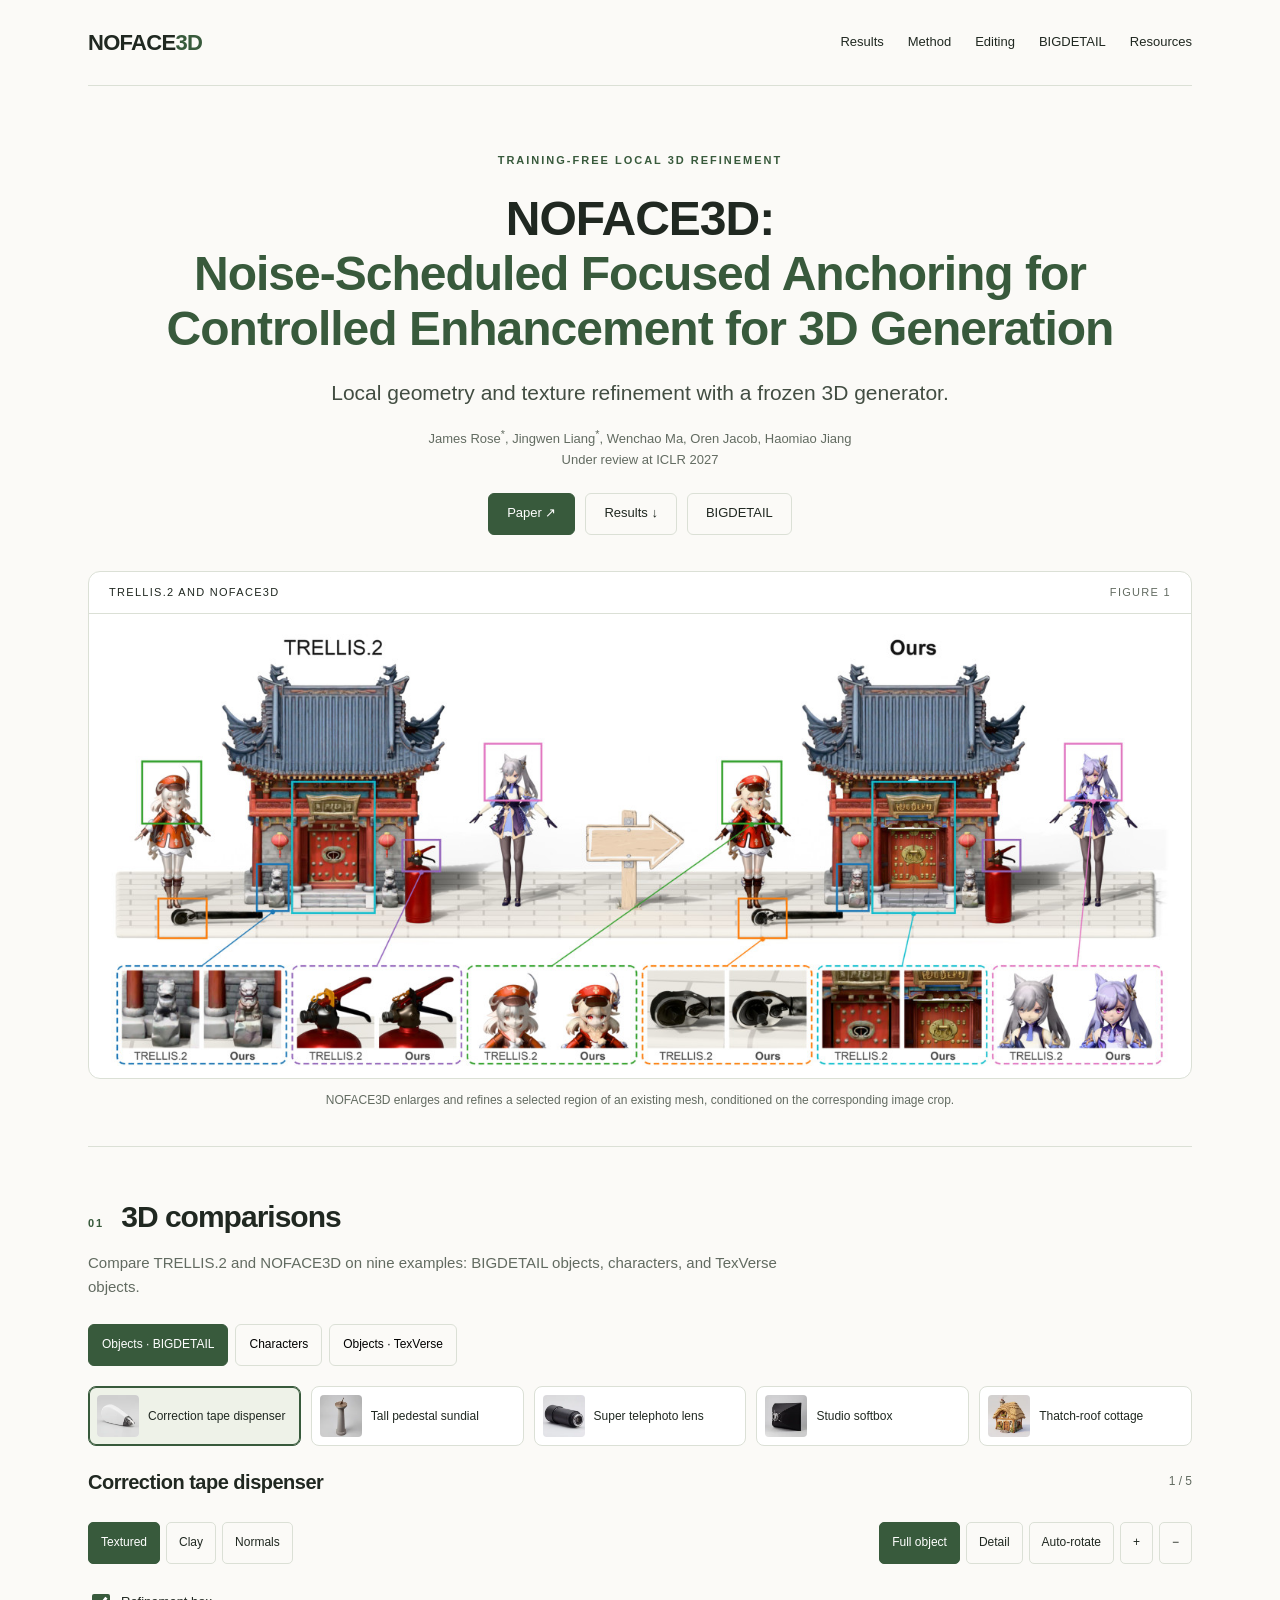
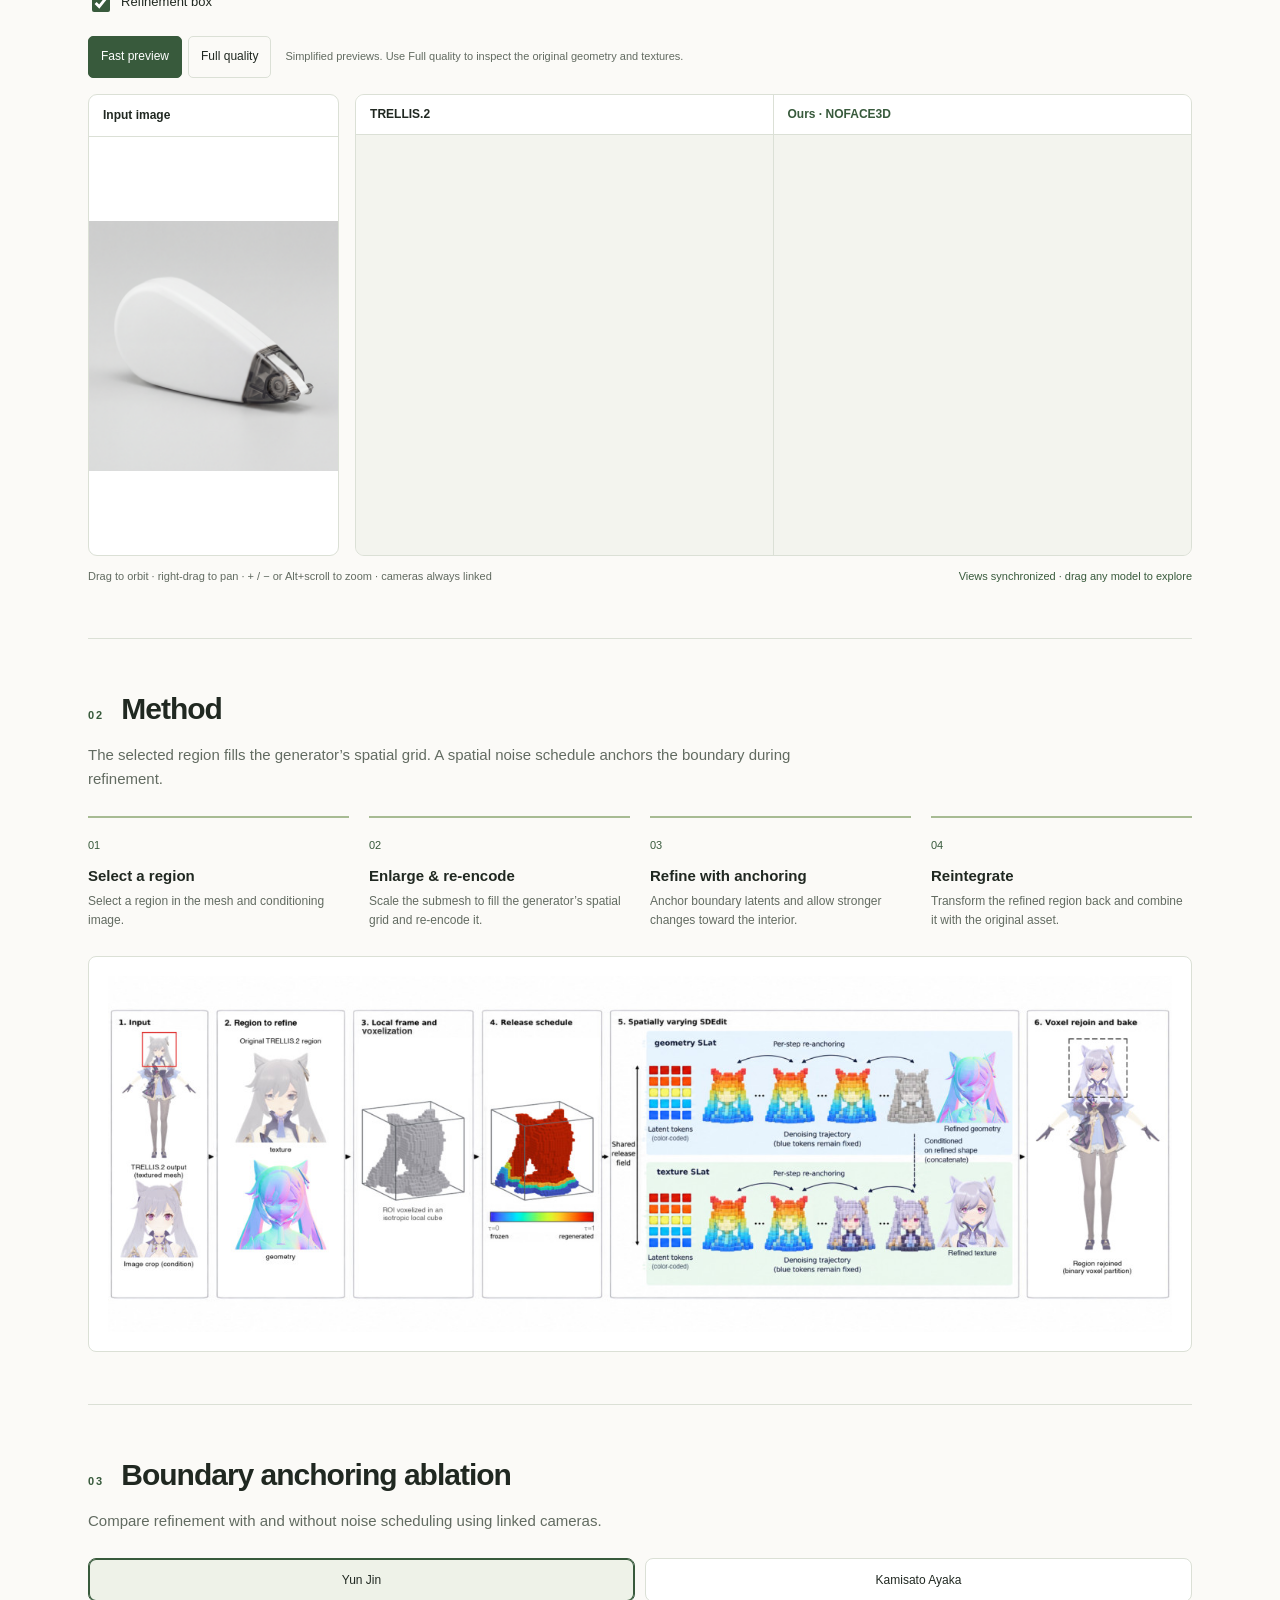
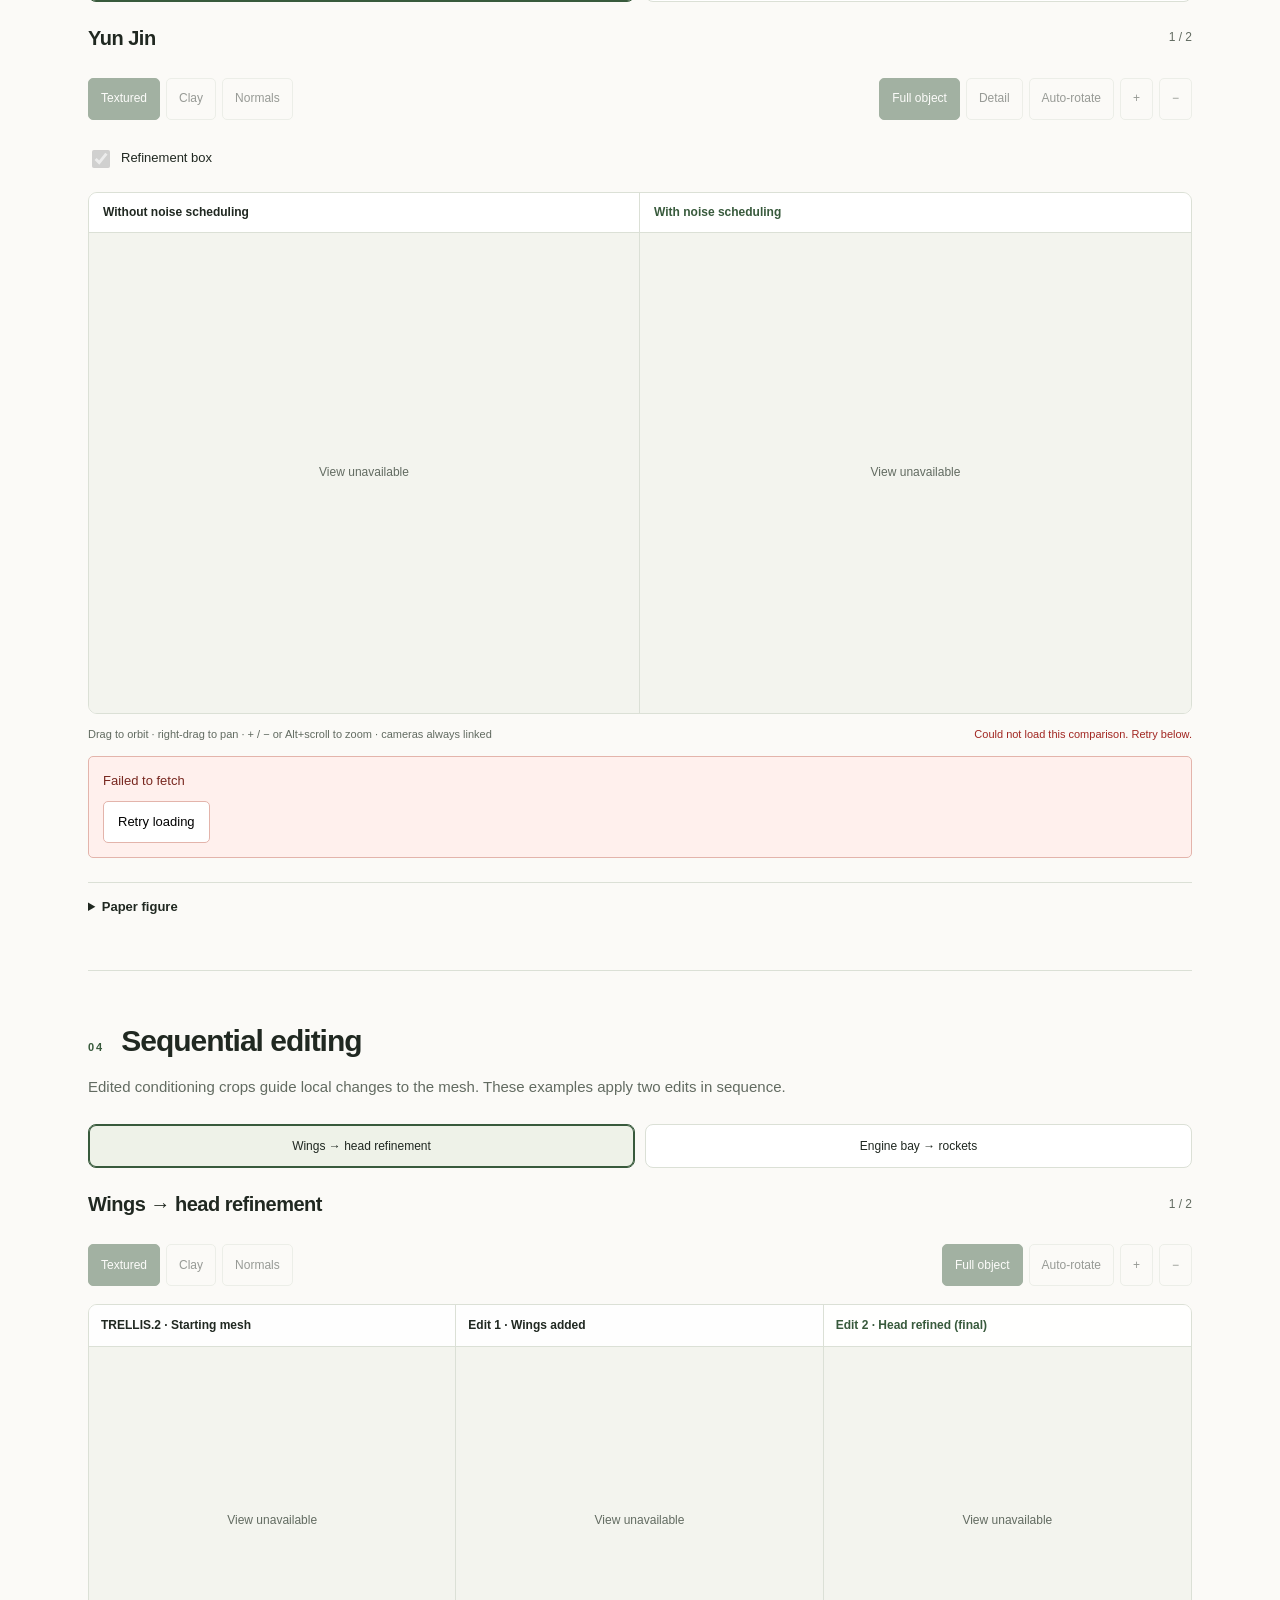
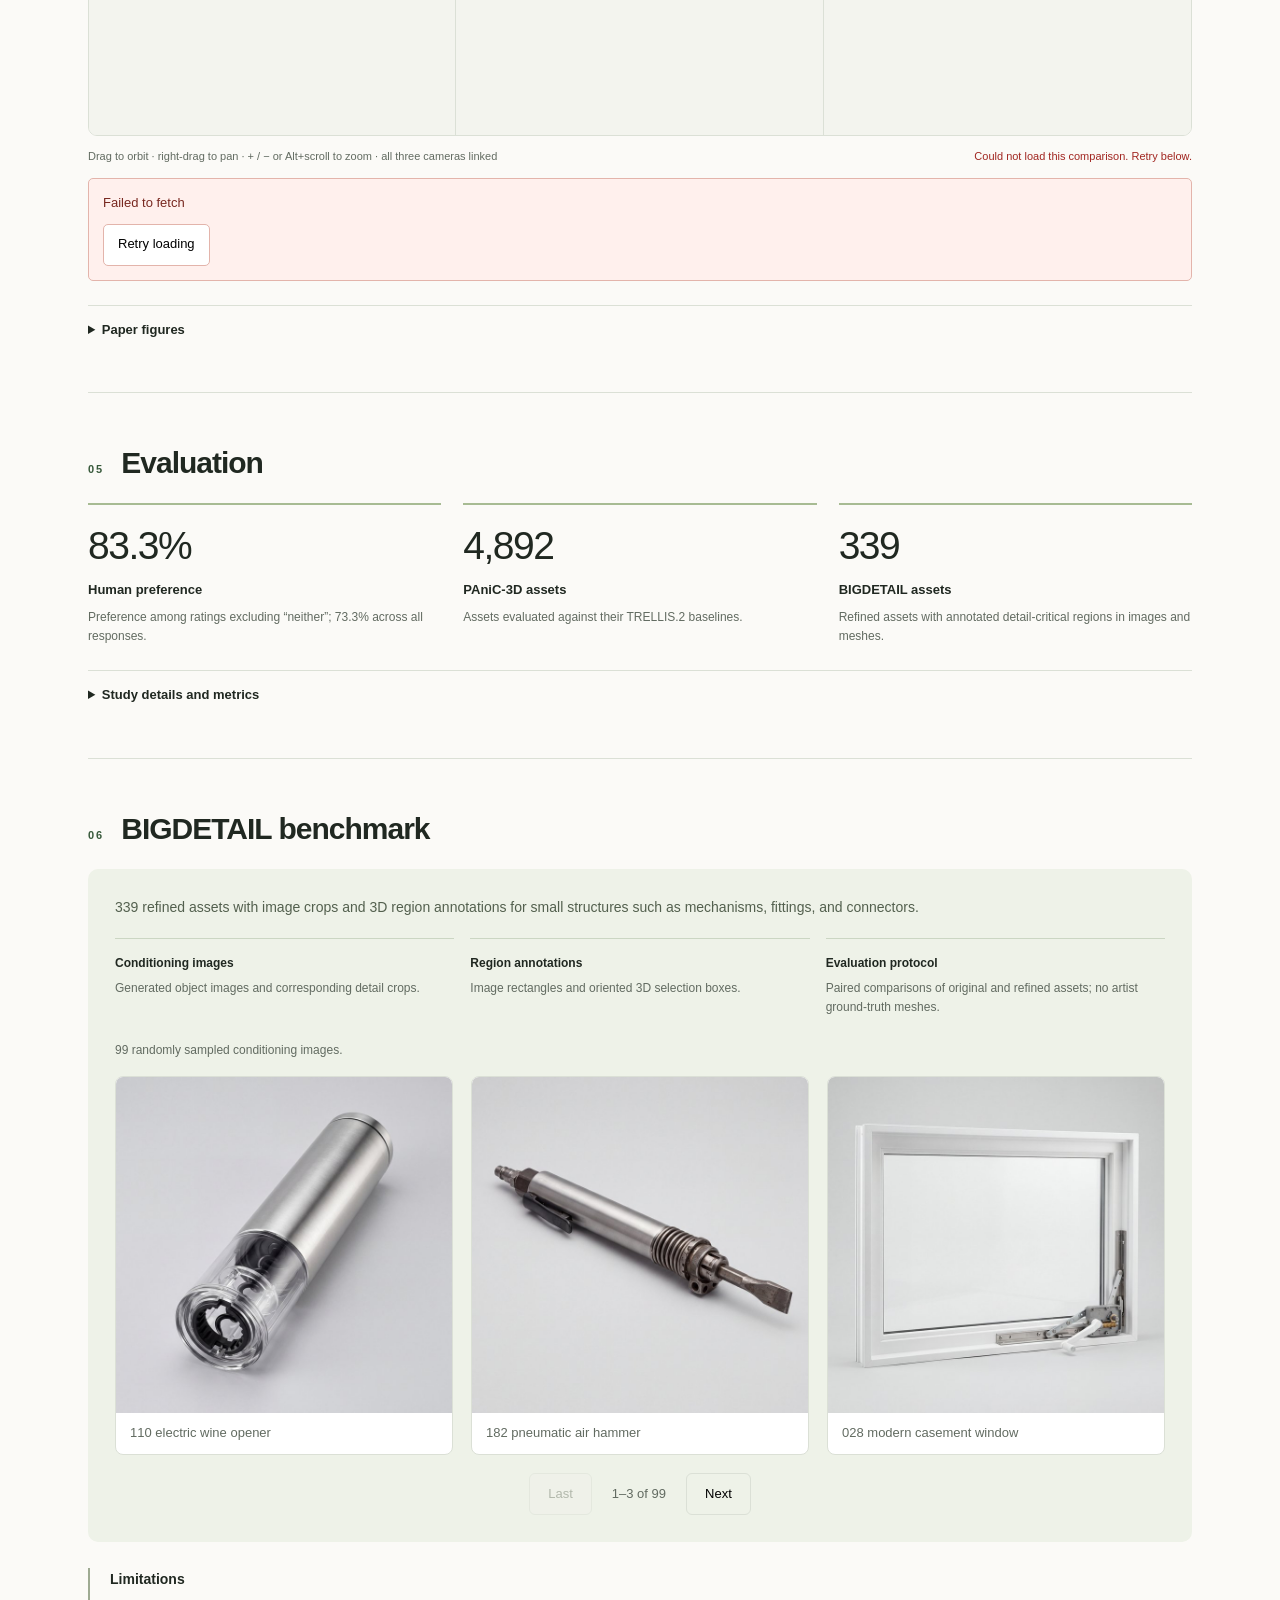
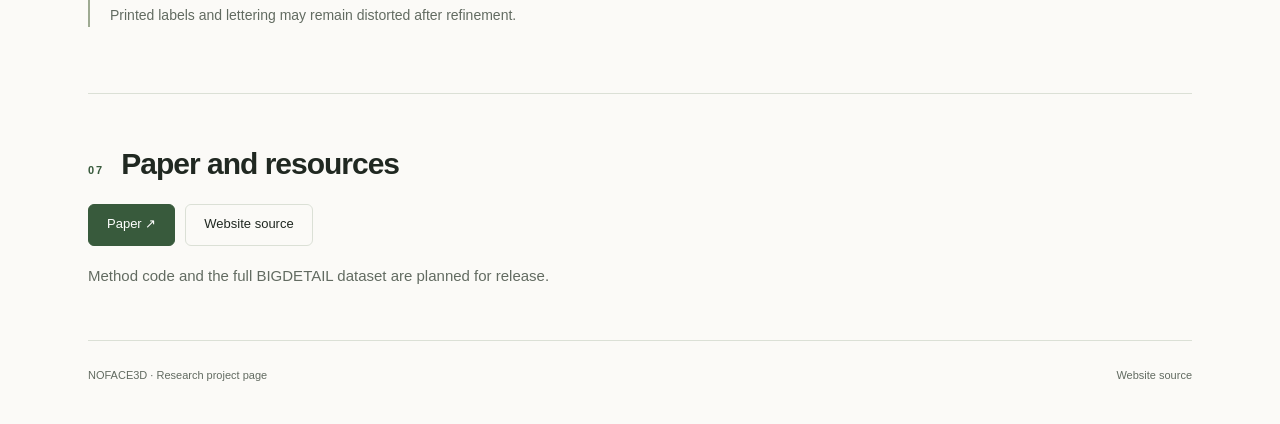
==== bigdetail-360.html @ fb4693e4 "Add project page authors" ====
<!doctype html>
<html lang="en">
<head>
<meta charset="utf-8"><meta name="viewport" content="width=device-width,initial-scale=1">
<title>NOFACE3D: Noise-Scheduled Focused Anchoring for Controlled Enhancement for 3D Generation</title>
<meta name="preview-revision" content="comparisons-360-20261006">
<style>
:root{--paper:#fbfaf7;--ink:#202821;--sub:#626b61;--line:#dbe0d6;--green:#385a3c;--pale:#eef2e8}
*{box-sizing:border-box}html{scroll-behavior:smooth;scroll-padding-top:25px}body{margin:0;background:var(--paper);color:var(--ink);font:16px/1.6 Arial,Helvetica,sans-serif}a{color:inherit;text-decoration:none}a:hover{text-decoration:underline}button,input{font:inherit}button,a.action{min-height:42px}button{cursor:pointer}button:disabled{cursor:default;color:#788071}button:focus-visible,a:focus-visible,input:focus-visible{outline:3px solid #798e56;outline-offset:4px}[hidden]{display:none!important}
.wrap{max-width:1200px;margin:auto;padding:0 48px}
header{display:flex;justify-content:space-between;align-items:center;padding:25px 0;border-bottom:1px solid var(--line);gap:25px}.brand{font-weight:700;letter-spacing:-.7px;font-size:22px}.brand span{color:var(--green)}nav{display:flex;gap:24px;flex-wrap:wrap;font-size:13px}
.hero{padding:66px 0 36px;text-align:center}.eyebrow,.index{font-size:11px;letter-spacing:2px;text-transform:uppercase;font-weight:700;color:var(--green)}h1{font-size:clamp(30px,4vw,48px);line-height:1.15;letter-spacing:-1px;max-width:1000px;margin:21px auto}h1 em{font-style:normal;color:var(--green)}.subtitle{font-size:21px;max-width:700px;margin:0 auto 17px;color:#424d42;line-height:1.5}.formal{font-size:12px;max-width:640px;margin:0 auto 20px;color:var(--sub)}.authors{font-size:13px;color:var(--sub);margin-bottom:22px}
.actions{display:flex;justify-content:center;gap:10px;flex-wrap:wrap}.action{border:1px solid var(--line);border-radius:6px;padding:9px 18px;background:transparent;font-size:13px;display:inline-flex;align-items:center;gap:8px}.primary{background:var(--green);border-color:var(--green);color:white}.action:disabled{background:#f1f1eb}
.hero-media{background:white;border:1px solid var(--line);border-radius:12px;overflow:hidden;margin-top:36px}.media-top{display:flex;justify-content:space-between;gap:12px;padding:12px 20px;font-size:11px;text-transform:uppercase;letter-spacing:1.3px;border-bottom:1px solid var(--line);text-align:left}.media-top span:last-child{color:var(--sub)}img{display:block;max-width:100%;height:auto}.hero-media img{width:100%;padding:20px 22px 12px}.caption{font-size:12px;color:var(--sub);margin:10px 0 0}.hero .caption{max-width:820px;margin:12px auto 0}.tag{font-size:10px;letter-spacing:.7px;text-transform:uppercase;background:var(--pale);color:var(--green);padding:5px 8px;border-radius:4px;display:inline-block}
section.block{padding:52px 0;border-top:1px solid var(--line)}.section-head{display:flex;align-items:baseline;gap:17px;margin-bottom:22px}.section-head h2{font-size:30px;line-height:1.2;letter-spacing:-1px;margin:0}.section-head .index{white-space:nowrap}.section-lead{color:var(--sub);font-size:15px;max-width:720px;margin:-6px 0 25px}.layout{display:grid;grid-template-columns:minmax(0,1fr);gap:30px;align-items:start}.tabs{display:flex;flex-wrap:wrap;gap:7px;margin-bottom:18px}.tabs button{border:1px solid var(--line);background:transparent;border-radius:6px;padding:8px 13px;font-size:12px}.tabs button[aria-pressed=true]{background:var(--green);border-color:var(--green);color:#fff}.image-frame{background:white;border:1px solid var(--line);border-radius:8px;padding:19px}.image-frame img{width:100%}.fig-title{display:flex;justify-content:space-between;gap:10px;align-items:center;margin:0 0 14px;font-size:13px}
.viewer-slot{border:1px dashed #acb99f;border-radius:8px;padding:20px;background:var(--pale);margin-top:18px}.viewer-slot h3{font-size:15px;margin:0 0 5px}.viewer-slot p{color:var(--sub);font-size:12px;margin:0 0 14px}.viewer-panes{display:grid;grid-template-columns:1fr 1fr;gap:12px}.viewer-pane{padding:24px 12px;text-align:center;border:1px solid #d3dccb;border-radius:6px;background:#f8faf4}.viewer-pane strong{display:block;font-size:13px}.viewer-pane span{display:block;color:var(--sub);font-size:12px;margin-top:8px}.viewer-controls{display:flex;flex-wrap:wrap;gap:6px;margin-top:14px}.viewer-controls button{font-size:11px;padding:6px 10px;border:1px solid #d3dccb;border-radius:4px;background:#f8faf4}
.steps{display:grid;grid-template-columns:repeat(4,1fr);gap:20px;margin-bottom:25px}.step{border-top:2px solid #a7bb93;padding-top:13px}.step small{font-size:11px;color:var(--green)}.step h3{font-size:15px;line-height:1.4;margin:9px 0 6px}.step p{font-size:12px;line-height:1.6;color:var(--sub);margin:0}.ablation{max-width:520px;margin:auto}.edit-frame{min-height:220px;display:flex;align-items:center;background:#fff}.edit-frame img{max-height:290px;object-fit:contain}
.stats{display:grid;grid-template-columns:repeat(3,1fr);gap:22px}.stat{border-top:2px solid #a7bb93;padding-top:18px}.stat strong{display:block;font-size:39px;font-weight:500;letter-spacing:-1.5px;line-height:1.2}.stat h3{font-size:13px;margin:10px 0 7px}.stat p{font-size:12px;color:var(--sub);margin:0}
details{border-top:1px solid var(--line);margin-top:24px;padding-top:14px;font-size:13px}summary{cursor:pointer;font-weight:600}.tablewrap{overflow-x:auto}table{width:100%;border-collapse:collapse;font-size:12px;margin:16px 0}th,td{text-align:left;padding:10px 8px;border-bottom:1px solid var(--line)}th{color:var(--sub);font-weight:500}td:last-child{font-weight:600;color:var(--green)}
.benchmark{background:var(--pale);border-radius:10px;padding:27px}.benchmark h3{font-size:28px;letter-spacing:-1px;margin:0 0 10px}.benchmark p{font-size:14px;color:#53604e}.benchmark .actions{justify-content:flex-start}.resource-grid{display:grid;grid-template-columns:repeat(3,1fr);gap:16px;margin-top:20px}.resource{border-top:1px solid #cbd6c3;padding-top:15px;font-size:12px}.resource b{display:block;margin-bottom:5px}.resource span{color:var(--sub)}.limitations{font-size:14px;color:var(--sub);border-left:2px solid #9eaa92;padding-left:20px;margin-top:26px}.limitations b{color:var(--ink)}pre{white-space:pre-wrap;background:#f0f1eb;padding:16px;font-size:12px}footer{border-top:1px solid var(--line);padding:26px 0 40px;display:flex;justify-content:space-between;gap:20px;color:var(--sub);font-size:11px}
@media(max-width:850px){.wrap{padding:0 24px}.layout{grid-template-columns:1fr}.steps{grid-template-columns:repeat(2,1fr)}.hero{padding-top:44px}.section-head h2{font-size:26px}}
@media(max-width:500px){.wrap{padding:0 18px}header{align-items:flex-start;flex-direction:column;gap:12px}nav{gap:18px}h1{letter-spacing:-.5px}.subtitle{font-size:18px}.hero-media img{padding:10px 4px}.media-top{padding:10px;font-size:9px}.stats,.resource-grid{grid-template-columns:1fr}.stat strong{font-size:35px}.section-head{gap:10px}.section-head h2{font-size:23px}.image-frame{padding:8px}.viewer-panes{grid-template-columns:1fr}.steps{gap:18px}.section-lead{font-size:14px}.fig-title{flex-wrap:wrap}footer{flex-direction:column}}
@media(prefers-reduced-motion:reduce){html{scroll-behavior:auto}}
</style>
<link rel="stylesheet" href="bigdetail.css?v=20261008-regions">
<link rel="stylesheet" href="bigdetail-gallery.css?v=20261007-unified">
<link rel="stylesheet" href="editing.css?v=20261008">
<link rel="stylesheet" href="ablation.css?v=20261008-comparison-regions">
<script type="importmap">{"imports":{"three":"./vendor/three/build/three.module.js"}}</script>
</head>
<body>
<div class="wrap">
<header><a class="brand" href="#top">NOFACE<span>3D</span></a><nav aria-label="Main navigation"><a href="#results">Results</a><a href="#method">Method</a><a href="#editing">Editing</a><a href="#benchmark">BIGDETAIL</a><a href="#resources">Resources</a></nav></header>
<main id="top">
<div class="hero">
<div class="eyebrow">Training-free local 3D refinement</div>
<h1>NOFACE3D:<br><em>Noise-Scheduled Focused Anchoring for Controlled Enhancement for 3D Generation</em></h1>
<p class="subtitle">Local geometry and texture refinement with a frozen 3D generator.</p>
<p class="authors">James Rose<sup>*</sup>, Jingwen Liang<sup>*</sup>, Wenchao Ma, Oren Jacob, Haomiao Jiang<br>Under review at ICLR 2027</p>
<div class="actions"><a class="action primary" href="paper.pdf" target="_blank" rel="noopener">Paper ↗</a><a class="action" href="#results">Results ↓</a><a class="action" href="#benchmark">BIGDETAIL</a></div>
<div class="hero-media"><div class="media-top"><span>TRELLIS.2 and NOFACE3D</span><span>Figure 1</span></div><img src="[data-uri]" alt="Figure 1 from the paper: original and refined scenes, with detail comparisons." width="1400" height="570"></div>
<p class="caption">NOFACE3D enlarges and refines a selected region of an existing mesh, conditioned on the corresponding image crop.</p>

</div>
<section class="block" id="results" data-collection="objects">
<div class="section-head"><span class="index">01</span><h2>3D comparisons</h2></div>
<p class="section-lead">Compare TRELLIS.2 and NOFACE3D on nine examples: BIGDETAIL objects, characters, and TexVerse objects.</p>
<div class="layout"><div>
<div class="tabs" role="group" aria-label="Result collection"><button type="button" data-gallery="objects" aria-pressed="true">Objects · BIGDETAIL</button><button type="button" data-gallery="characters" aria-pressed="false">Characters</button><button type="button" data-gallery="texverse" aria-pressed="false">Objects · TexVerse</button></div>
<div id="bigdetail-viewer" class="bd" aria-label="BIGDETAIL synchronized 3D comparisons">
<div class="bd-picker" role="group" aria-label="Choose a BIGDETAIL object"></div>
<div class="bd-heading"><h3 id="bd-title" data-viewer="bd-title">Correction tape dispenser</h3><span id="bd-count" data-viewer="bd-count" class="bd-count">1 / 5</span></div>
<div class="bd-tools">
<div class="bd-group" role="group" aria-label="Rendering mode"><button type="button" data-bd-action="textured" aria-pressed="true" disabled>Textured</button><button type="button" data-bd-action="clay" aria-pressed="false" disabled>Clay</button><button type="button" data-bd-action="normals" aria-pressed="false" disabled>Normals</button></div>
<div class="bd-group" role="group" aria-label="Shared camera controls"><button type="button" data-bd-action="full" aria-pressed="true" disabled>Full object</button><button type="button" data-bd-action="detail" aria-pressed="false" disabled>Detail</button><button id="bd-rotate" data-viewer="bd-rotate" type="button" data-bd-action="rotate" aria-pressed="false" disabled>Auto-rotate</button><button type="button" data-bd-action="zoom-in" aria-label="Zoom both models in" disabled>+</button><button type="button" data-bd-action="zoom-out" aria-label="Zoom both models out" disabled>−</button></div>
</div>
<label class="bd-box-toggle"><input type="checkbox" role="switch" data-bd-box-toggle checked disabled>Refinement box</label>
<div class="bd-quality"><div class="bd-group" role="group" aria-label="Mesh quality"><button type="button" data-bd-quality="preview" aria-pressed="true">Fast preview</button><button type="button" data-bd-quality="full" aria-pressed="false">Full quality</button></div><p id="bd-quality-note" data-viewer="bd-quality-note">Simplified previews. Use Full quality to inspect the original geometry and textures.</p></div>
<div class="bd-layout">
<figure class="bd-input"><figcaption>Input image</figcaption><a id="bd-input-link" data-viewer="bd-input-link" href="assets/bigdetail/115_correction_tape_dispenser/input.jpg" target="_blank" rel="noopener" aria-label="Open full-resolution conditioning image"><img id="bd-input" data-viewer="bd-input" src="assets/bigdetail/115_correction_tape_dispenser/input.jpg" alt="Conditioning image: correction tape dispenser" loading="lazy"></a></figure>
<div class="bd-pair"><div class="bd-pane-heads"><div class="bd-pane-head"><strong id="bd-original-label" data-viewer="bd-original-label">TRELLIS.2</strong></div><div class="bd-pane-head"><strong id="bd-refined-label" data-viewer="bd-refined-label">Ours · NOFACE3D</strong></div></div>
<div id="bd-stage" data-viewer="bd-stage" class="bd-stage" aria-label="Drag either model to rotate both 3D views" aria-busy="false"><div class="bd-viewport" data-pane="original"><div class="bd-overlay">Preparing viewer…</div></div><div class="bd-viewport" data-pane="refined"><div class="bd-overlay">Preparing viewer…</div></div></div>
</div></div>
<div class="bd-bottom"><p class="bd-hint">Drag to orbit · right-drag to pan · + / − or Alt+scroll to zoom · cameras always linked</p><p id="bd-status" data-viewer="bd-status" class="bd-status" role="status" aria-live="polite">Scroll to explore the 3D comparison</p></div>
<div id="bd-error" data-viewer="bd-error" class="bd-error" role="alert" hidden><div id="bd-error-message" data-viewer="bd-error-message"></div><button id="bd-retry" data-viewer="bd-retry" type="button">Retry loading</button></div>
<div class="bd-print"><img src="[data-uri]" alt="BIGDETAIL static comparisons for printing"><p class="caption">The webpage includes nine interactive comparisons across BIGDETAIL, characters, and TexVerse. This printed preview shows the paper comparison figure.</p></div>
</div>
<script id="bigdetail-data" type="application/json">{"version":2,"collections":{"objects":{"label":"Objects \u00b7 BIGDETAIL","samples":[{"id":"115_correction_tape_dispenser","label":"Correction tape dispenser","view":[0.6,0.35,2.7],"input":"assets/bigdetail/115_correction_tape_dispenser/input.jpg","models":[{"path":"assets/preview-100k/objects/115_correction_tape_dispenser/original.glb","bytes":5751596,"sha256":"f4b33231b7fc869ab2940a4139896fa21f44c80ff66dd43e44bc6b4bb171f73f","triangles":99994,"bounds":[[-0.5008395314216614,-0.2546025812625885,-0.12518446147441864],[0.49831685423851013,0.25542935729026794,0.12517049908638]]},{"path":"assets/preview-100k/objects/115_correction_tape_dispenser/refined.glb","bytes":4956616,"sha256":"14be1c89876c7e105425b4f7f62a5eab7b7e58a92da3207560a207453cacd66b","triangles":99990,"bounds":[[-0.5018083453178406,-0.25558188557624817,-0.12616634368896484],[0.4969296157360077,0.25630927085876465,0.12615174055099487]]}],"frame":{"center":[-0.0012613385915756226,0.0004133880138397217,-6.981194019317627e-06],"scale":2.001688653251755},"detail":{"center":[0.7532810322015974,-0.2950686678672885,0.03326123581271217],"radius":0.5152474754046554},"thumbnail":"[data-uri]","sourceModels":[{"path":"assets/bigdetail/115_correction_tape_dispenser/original.glb","bytes":11214480,"sha256":"552065eae15cae0fc1bc3fa115254c02e707c267bf226d57f4a50fb275f7e179","triangles":282739,"bounds":[[-0.5008395314216614,-0.2546025812625885,-0.12518446147441864],[0.49831685423851013,0.25542935729026794,0.12517049908638]]},{"path":"assets/bigdetail/115_correction_tape_dispenser/refined.glb","bytes":30461692,"sha256":"0905163998b8298fad8c59b9eac0c5d6fbfaac4fcdf7a63d172aa01d15804d71","triangles":956787,"bounds":[[-0.5018083453178406,-0.25558188557624817,-0.12616634368896484],[0.4969296157360077,0.25630927085876465,0.12615174055099487]]}],"refinementBox":{"corners":[[0.1807527105750273,-0.2604988039032968,-0.10836798243605132],[0.18117691677357775,-0.25924052778965273,0.1433697073596022],[0.2949849622496667,0.06222073901626013,-0.11017354568669338],[0.29540916844821713,0.06347901512990418,0.14156414410896012],[0.4547137078895431,-0.35747198281006637,-0.1083449303397786],[0.4551379140880935,-0.35621370669642227,0.1433927594558749],[0.5689459595641824,-0.0347524398905094,-0.11015049359042067],[0.5693701657627328,-0.033494163776865336,0.14158719620523283]],"space":"comparison_frame_before_normalization"}},{"id":"114_tall_pedestal_sundial","label":"Tall pedestal sundial","view":[1.3,1.0,2.4],"input":"assets/bigdetail/114_tall_pedestal_sundial/input.jpg","models":[{"path":"assets/preview-100k/objects/114_tall_pedestal_sundial/original.glb","bytes":4400716,"sha256":"55863c623cea2b12807dad3c8ae8a65f85a891b5183d17e0f2d6bab9d0147053","triangles":100000,"bounds":[[-0.1545427441596985,-0.5008936524391174,-0.1544453501701355],[0.1545306295156479,0.5010484457015991,0.15437394380569458]]},{"path":"assets/preview-100k/objects/114_tall_pedestal_sundial/refined.glb","bytes":4386732,"sha256":"8f266dc1592ec228b7c75e5ad99c120026ec95c0a1f79f02623ac976b065f1de","triangles":99978,"bounds":[[-0.15550075471401215,-0.5017756223678589,-0.15540331602096558],[0.15547676384449005,0.5019223093986511,0.15533794462680817]]}],"frame":{"center":[-6.057322025299072e-06,7.739663124084473e-05,-3.5703182220458984e-05],"scale":1.9961233325871415},"detail":{"center":[0.037088520152995595,0.7435462799033701,0.022650592356712032],"radius":0.5202407907401138},"thumbnail":"[data-uri]","sourceModels":[{"path":"assets/bigdetail/114_tall_pedestal_sundial/original.glb","bytes":9987140,"sha256":"df3cd4916781275d9f59749f352b35c5a231ddf670e63eeb69ea3f3011995ad5","triangles":296454,"bounds":[[-0.1545427441596985,-0.5008936524391174,-0.1544453501701355],[0.1545306295156479,0.5010484457015991,0.15437394380569458]]},{"path":"assets/bigdetail/114_tall_pedestal_sundial/refined.glb","bytes":28222384,"sha256":"d912976b658ed21cc64ebd4396d077ffecc9a5bc241347879b1fed5963180759","triangles":936037,"bounds":[[-0.15550075471401215,-0.5017756223678589,-0.15540331602096558],[0.15547676384449005,0.5019223093986511,0.15533794462680817]]}],"refinementBox":{"corners":[[-0.14257543758572983,0.2620545498031061,-0.1611478249057086],[-0.17059524673505208,0.261618166760859,0.1521296526458737],[-0.14133890475061345,0.4855175340557404,-0.16072595330492342],[-0.1693587138999357,0.48508115101349325,0.15255152424665888],[0.20650714895491173,0.2600639620000957,-0.12992834858108565],[0.17848733980558948,0.25962757895784855,0.18334912897049663],[0.2077436817900281,0.48352694625272996,-0.1295064769803005],[0.17972387264070586,0.4830905632104828,0.18377100057128182]],"space":"comparison_frame_before_normalization"}},{"id":"053_super_telephoto_lens","label":"Super telephoto lens","view":[1.8,0.9,-2.0],"input":"assets/bigdetail/053_super_telephoto_lens/input.jpg","models":[{"path":"assets/preview-100k/objects/053_super_telephoto_lens/original.glb","bytes":6316504,"sha256":"86654639ccaacfda2217556f8813fe121bb65404bdd47ddd5ea07acc92d65071","triangles":99994,"bounds":[[-0.2379673570394516,-0.23275122046470642,-0.5005325078964233],[0.2378036379814148,0.23483893275260925,0.5007785558700562]]},{"path":"assets/preview-100k/objects/053_super_telephoto_lens/refined.glb","bytes":4929112,"sha256":"7c2ad86fd496824302688b37ffcdb44a5687aeffa42a8e034f0c5c697cb8cb0a","triangles":100000,"bounds":[[-0.238932803273201,-0.23369154334068298,-0.5022450089454651],[0.2387685626745224,0.23577027022838593,0.5016767978668213]]}],"frame":{"center":[-8.18595290184021e-05,0.001043856143951416,0.00012302398681640625],"scale":1.9973813057421979},"detail":{"center":[0.03169210125614046,-0.009942049433874216,-0.9277544119054615],"radius":0.7136872144307979},"thumbnail":"[data-uri]","sourceModels":[{"path":"assets/bigdetail/053_super_telephoto_lens/original.glb","bytes":12278972,"sha256":"47762e4b8158e3d6cf8c61eb40b96eeb152ee4b2f4f7600e03bc51630c6a3691","triangles":283745,"bounds":[[-0.2379673570394516,-0.23275122046470642,-0.5005325078964233],[0.2378036379814148,0.23483893275260925,0.5007785558700562]]},{"path":"assets/bigdetail/053_super_telephoto_lens/refined.glb","bytes":29230596,"sha256":"de05fd6a7a4234ab539c98b9cc6e718fa50eb49288fdc1f28b7b4530165d86a8","triangles":945540,"bounds":[[-0.238932803273201,-0.23369154334068298,-0.5022450089454651],[0.2387685626745224,0.23577027022838593,0.5016767978668213]]}],"refinementBox":{"corners":[[-0.24784278358253917,-0.15716465442415592,-0.650620652295888],[-0.24697285254808005,-0.15749257901389244,-0.277147321306215],[-0.11550105599755298,0.27132730986814646,-0.6505526825815617],[-0.11463112496309383,0.27099938527840994,-0.2770793515918888],[0.14620105752683804,-0.2788667570851587,-0.6516453575335808],[0.14707098856129716,-0.2791946816748952,-0.2781720265439079],[0.27854278511182423,0.14962520720714373,-0.6515773878192546],[0.2794127161462834,0.1492972826174072,-0.2781040568295816]],"space":"comparison_frame_before_normalization"}},{"id":"113_studio_softbox","label":"Studio softbox","view":[0.8,0.45,2.7],"input":"assets/bigdetail/113_studio_softbox/input.jpg","models":[{"path":"assets/preview-100k/objects/113_studio_softbox/original.glb","bytes":6158036,"sha256":"0efd6ec3bd191963fc33aa86307b8d0117bae1ab722e37ef61ad1b39019c3e4f","triangles":99979,"bounds":[[-0.5006444454193115,-0.3498765826225281,-0.32012319564819336],[0.5008332133293152,0.3506096601486206,0.3135042190551758]]},{"path":"assets/preview-100k/objects/113_studio_softbox/refined.glb","bytes":4330556,"sha256":"2bf2fb0f71ae064d8fec39851a43ccebde8adf634f28f86a6d62add94e0e11e3","triangles":99988,"bounds":[[-0.5016082525253296,-0.3507765531539917,-0.32107827067375183],[0.5018067955970764,0.35143885016441345,0.31041330099105835]]}],"frame":{"center":[9.438395500183105e-05,0.00036653876304626465,-0.003309488296508789],"scale":1.9970490430101595},"detail":{"center":[-0.01682199050959569,0.04088512412427369,0.4900112130218146],"radius":0.5869439984467721},"thumbnail":"[data-uri]","sourceModels":[{"path":"assets/bigdetail/113_studio_softbox/original.glb","bytes":12247884,"sha256":"7ce70b303c1d4a7426b6d306850110a3420f161382938d3a7c2e3fe0143f96bb","triangles":292193,"bounds":[[-0.5006444454193115,-0.3498765826225281,-0.32012319564819336],[0.5008332133293152,0.3506096601486206,0.3135042190551758]]},{"path":"assets/bigdetail/113_studio_softbox/refined.glb","bytes":28722224,"sha256":"9e03f124a1e8b26db699cdb517f405a088211a5c3bb5622117eef0b01f25f2e2","triangles":970530,"bounds":[[-0.5016082525253296,-0.3507765531539917,-0.32107827067375183],[0.5018067955970764,0.35143885016441345,0.31041330099105835]]}],"refinementBox":{"corners":[[-0.21444085330028495,-0.16795981034239227,0.1512102315818487],[-0.2165320130084456,-0.16705074734604067,0.3299750489200842],[-0.20403182569081543,0.2195558393806265,0.14936138233145657],[-0.20612298539897608,0.2204649023769781,0.3281261996696921],[0.18946490563793822,-0.17878628646526096,0.15599010611495176],[0.18737374592977757,-0.17787722346890936,0.33475492345318725],[0.19987393324740774,0.20872936325775782,0.15414125686455962],[0.1977827735392471,0.20963842625410942,0.3329060742027951]],"space":"comparison_frame_before_normalization"}},{"id":"401_cozy_thatch_roof_cottage","label":"Thatch-roof cottage","view":[1.3,0.65,2.5],"input":"assets/bigdetail/401_cozy_thatch_roof_cottage/input.jpg","models":[{"path":"assets/preview-100k/objects/401_cozy_thatch_roof_cottage/original.glb","bytes":6782764,"sha256":"deb18a2d3d3780d89e6fde4817bf2c93683c320556d1a506d193835f523a581f","triangles":99996,"bounds":[[-0.46901047229766846,-0.49994707107543945,-0.39617934823036194],[0.4688349962234497,0.5009549856185913,0.39798039197921753]]},{"path":"assets/preview-100k/objects/401_cozy_thatch_roof_cottage/refined.glb","bytes":4989512,"sha256":"7fcb503b91d495eb752b68d8732eba90819052a1e2927dc8e90782e8f99f10e5","triangles":99993,"bounds":[[-0.4698290526866913,-0.5023694634437561,-0.39681699872016907],[0.4695366322994232,0.5019357204437256,0.3989153802394867]]}],"frame":{"center":[-8.7738037109375e-05,0.0005039572715759277,0.0009005218744277954],"scale":1.9981975125578015},"detail":{"center":[0.14253726258196092,-0.7010651227855509,0.4499623620369743],"radius":0.4979785612623123},"thumbnail":"[data-uri]","sourceModels":[{"path":"assets/bigdetail/401_cozy_thatch_roof_cottage/original.glb","bytes":13312692,"sha256":"78eb3a919b127926cba5e258374ba29e77230efc3a1f05f2854b4594d86bfabd","triangles":295417,"bounds":[[-0.46901047229766846,-0.49994707107543945,-0.39617934823036194],[0.4688349962234497,0.5009549856185913,0.39798039197921753]]},{"path":"assets/bigdetail/401_cozy_thatch_roof_cottage/refined.glb","bytes":29678440,"sha256":"52f5014d6b97271ebfde9f58d9ae73ae0ba434526407cb6047be74fdddaeb6f4","triangles":989535,"bounds":[[-0.4698290526866913,-0.5023694634437561,-0.39681699872016907],[0.4695366322994232,0.5019357204437256,0.3989153802394867]]}],"refinementBox":{"corners":[[-0.0651395439119478,-0.5235148648648916,0.10981385994069735],[-0.06017527100445943,-0.5069650428053932,0.3685849120664621],[-0.06948928180702744,-0.19700424291889418,0.08901516795586341],[-0.06452500889953908,-0.18045442085939573,0.3477862200816282],[0.20701537209914211,-0.5202351878699635,0.10438307726493912],[0.2119796450066305,-0.5036853658104651,0.36315412939070385],[0.20266563420406247,-0.19372456592396597,0.08358438528010516],[0.20762990711155085,-0.17717474386446752,0.34235543740586993]],"space":"comparison_frame_before_normalization"}}]},"characters":{"label":"Characters","samples":[{"id":"48ea7a97457fe100","label":"Klee","input":"assets/characters/48ea7a97457fe100/input.png","view":[0,0.08,3],"models":[{"path":"assets/preview-100k/characters/48ea7a97457fe100/original.glb","bytes":6470724,"sha256":"01d435767b9f974205cc0018250ac684b1a701e514cf0071beed47505ad0266b","triangles":99995,"bounds":[[-0.2858348488807678,-0.500976026058197,-0.1783376932144165],[0.28581130504608154,0.5005673170089722,0.165741965174675]],"transform":[[1.0,0.0,0.0,0.0],[0.0,1.0,0.0,0.0],[0.0,0.0,1.0,0.0],[0.0,0.0,0.0,1.0]]},{"path":"assets/preview-100k/characters/48ea7a97457fe100/refined.glb","bytes":6861336,"sha256":"12cea93cfd237566d4ff55896fca7dbb7f2a043802a84a552995f698b16e7be9","triangles":99997,"bounds":[[-0.28582823276519775,-0.5009745955467224,-0.1820550411939621],[0.28602704405784607,0.5006128549575806,0.1687440276145935]],"transform":[[1.0,0.0,0.0,0.0],[0.0,1.0,0.0,0.0],[0.0,0.0,1.0,0.0],[0.0,0.0,0.0,1.0]]}],"baselineLabel":"TRELLIS.2","frame":{"center":[-1.1771917343139648e-05,-0.00020435452461242676,-0.006297864019870758],"scale":1.9969180703404352},"detail":{"center":[0.00012271538558721894,0.6104709636455483,-0.06256014175341199],"radius":0.7150257258537891},"thumbnail":"[data-uri]","sourceModels":[{"path":"assets/characters/48ea7a97457fe100/original.glb","bytes":66064392,"sha256":"fdff37ab9a2c19289a3c8a65591f21fd158229cb9922748932bb9d2fc02ba67a","triangles":987863,"bounds":[[-0.2858348488807678,-0.500976026058197,-0.1783376932144165],[0.28581130504608154,0.5005673170089722,0.165741965174675]],"transform":[[1.0,0.0,0.0,0.0],[0.0,1.0,0.0,0.0],[0.0,0.0,1.0,0.0],[0.0,0.0,0.0,1.0]]},{"path":"assets/characters/48ea7a97457fe100/refined.glb","bytes":69566940,"sha256":"296521a2771b3e184b563282ec5cff920c6ba0865c061f350e731d4056e50ce1","triangles":986877,"bounds":[[-0.28582823276519775,-0.5009745955467224,-0.1820550411939621],[0.28602704405784607,0.5006128549575806,0.1687440276145935]],"transform":[[1.0,0.0,0.0,0.0],[0.0,1.0,0.0,0.0],[0.0,0.0,1.0,0.0],[0.0,0.0,0.0,1.0]]}],"refinementBox":{"corners":[[-0.20667902884854447,0.09877350104292221,-0.2443549200970696],[-0.20667902884854447,0.09877350104292221,0.16910249854285986],[-0.20667902884854447,0.5122309196828516,-0.2443549200970696],[-0.20667902884854447,0.5122309196828516,0.16910249854285986],[0.206778389791385,0.09877350104292221,-0.2443549200970696],[0.206778389791385,0.09877350104292221,0.16910249854285986],[0.206778389791385,0.5122309196828516,-0.2443549200970696],[0.206778389791385,0.5122309196828516,0.16910249854285986]],"space":"comparison_frame_before_normalization"}},{"id":"16cfe3a8cc58bb67","label":"Noelle","input":"assets/characters/16cfe3a8cc58bb67/input.png","view":[0,0.08,3],"models":[{"path":"assets/preview-100k/characters/16cfe3a8cc58bb67/original.glb","bytes":9725552,"sha256":"bdbc7ca5a68eb42ff81187b4f1b58081e5733d9f8477d880ce9461831fad12f1","triangles":140557,"bounds":[[-0.43733999133110046,-0.49904561042785645,0.2242112010717392],[-0.15637637674808502,-0.12388431280851364,0.37352776527404785]],"transform":[[1.0,0.0,0.0,0.0],[0.0,1.0,0.0,0.0],[0.0,0.0,1.0,0.0],[0.0,0.0,0.0,1.0]]},{"path":"assets/preview-100k/characters/16cfe3a8cc58bb67/refined.glb","bytes":9947128,"sha256":"46d199ffe52acc71a75b4a7498b2198a356e618f7d0a1acac15ccaa3c21d5945","triangles":146333,"bounds":[[-0.43733999133110046,-0.49904561042785645,0.2242112010717392],[-0.15637637674808502,-0.1193472146987915,0.37352776527404785]],"transform":[[1.0,0.0,0.0,0.0],[0.0,1.0,0.0,0.0],[0.0,0.0,1.0,0.0],[0.0,0.0,0.0,1.0]]}],"baselineLabel":"TRELLIS.2","frame":{"center":[-0.29685818403959274,-0.31146496161818504,0.2988694831728935],"scale":5.331040309038751},"detail":{"center":[-0.0015417645693675136,0.7957196243681406,-0.1557668306156674],"radius":0.6946894332063094},"thumbnail":"[data-uri]","sourceModels":[{"path":"assets/characters/16cfe3a8cc58bb67/original.glb","bytes":72356448,"sha256":"f6366e209cbc8e5f406da277d9d6ec5be217b7ed217349725c83717196ba7941","triangles":971654,"bounds":[[-0.43733999133110046,-0.49904561042785645,0.2242112010717392],[-0.15637637674808502,-0.12388431280851364,0.37352776527404785]],"transform":[[1.0,0.0,0.0,0.0],[0.0,1.0,0.0,0.0],[0.0,0.0,1.0,0.0],[0.0,0.0,0.0,1.0]]},{"path":"assets/characters/16cfe3a8cc58bb67/refined.glb","bytes":73976636,"sha256":"6c537d7e1f5f8d0d4bddb195a1ad2647dd196c7a92a4b48c976a2ade88acc83f","triangles":985070,"bounds":[[-0.43733999133110046,-0.49904561042785645,0.2242112010717392],[-0.15637637674808502,-0.1193472146987915,0.37352776527404785]],"transform":[[1.0,0.0,0.0,0.0],[0.0,1.0,0.0,0.0],[0.0,0.0,1.0,0.0],[0.0,0.0,0.0,1.0]]}],"refinementBox":{"corners":[[-0.37238207290450664,-0.23743804187530138,0.19441595635630027],[-0.37238207290450664,-0.23743804187530138,0.3448853236896606],[-0.37238207290450664,-0.08696867454194107,0.19441595635630027],[-0.37238207290450664,-0.08696867454194107,0.3448853236896606],[-0.22191270557114634,-0.23743804187530138,0.19441595635630027],[-0.22191270557114634,-0.23743804187530138,0.3448853236896606],[-0.22191270557114634,-0.08696867454194107,0.19441595635630027],[-0.22191270557114634,-0.08696867454194107,0.3448853236896606]],"space":"comparison_frame_before_normalization"}}]},"texverse":{"label":"Objects \u00b7 TexVerse","samples":[{"id":"1370432bd0904f3db226aab34c7bf478","label":"Throne","input":"assets/texverse/1370432bd0904f3db226aab34c7bf478/input.png","view":[0.35,0.15,3],"models":[{"path":"assets/preview-100k/texverse/1370432bd0904f3db226aab34c7bf478/original.glb","bytes":5847304,"sha256":"ae26f711f3948a235a75ec8d2895a8e9d539d74c434d406dd97058c33da4bea7","triangles":100000,"bounds":[[-0.34317171573638916,-0.49975550174713135,-0.34288865327835083],[0.3415330648422241,0.499961793422699,0.3432096540927887]],"transform":[[0,0,1,0],[0,1,0,0],[-1,0,0,0],[0,0,0,1]]},{"path":"assets/preview-100k/texverse/1370432bd0904f3db226aab34c7bf478/refined.glb","bytes":5834812,"sha256":"34b552d914b3cf87bf886d5c4b16988da31ced7b8fc49d81fcfb1227f5abadaf","triangles":100000,"bounds":[[-0.3439352512359619,-0.5006453990936279,-0.3438025116920471],[0.3422123193740845,0.5009347796440125,0.34393250942230225]],"transform":[[0,0,1,0],[0,1,0,0],[-1,0,0,0],[0,0,0,1]]}],"baselineLabel":"TRELLIS.2","frame":{"center":[-0.0008614659309387207,0.00014469027519226074,6.499886512756348e-05],"scale":1.9968446285755534},"detail":{"center":[0.03338764310824987,-0.29253261987042506,0.23875894346012647],"radius":0.46112575667188216,"source":"Recorded selection bounds in the front-facing comparison frame."},"thumbnail":"[data-uri]","displayAlignment":"Original and refined meshes share the native Y-up frame, with one shared display rotation and normalization.","sourceModels":[{"path":"assets/texverse/1370432bd0904f3db226aab34c7bf478/trellis.glb","bytes":66858464,"sha256":"532c68b26a4f87714241ec01660f6646e2689088356579853d1ea86d3629a36f","triangles":995095,"bounds":[[-0.34317171573638916,-0.49975550174713135,-0.34288865327835083],[0.3415330648422241,0.499961793422699,0.3432096540927887]],"transform":[[0,0,1,0],[0,1,0,0],[-1,0,0,0],[0,0,0,1]]},{"path":"assets/texverse/1370432bd0904f3db226aab34c7bf478/refined.glb","bytes":65163556,"sha256":"6c4563907b6173f738d93121d1f57aa708f93117c64bbd025dec0967638cbd1b","triangles":957313,"bounds":[[-0.3439352512359619,-0.5006453990936279,-0.3438025116920471],[0.3422123193740845,0.5009347796440125,0.34393250942230225]],"transform":[[0,0,1,0],[0,1,0,0],[-1,0,0,0],[0,0,0,1]]}],"refinementBox":{"corners":[[-0.1174671513730904,-0.2796786327911594,-0.013692774720017021],[-0.1174671513730904,-0.2796786327911594,0.2529589977162758],[-0.1174671513730904,-0.013026860354866613,-0.013692774720017021],[-0.1174671513730904,-0.013026860354866613,0.2529589977162758],[0.1491846210632024,-0.2796786327911594,-0.013692774720017021],[0.1491846210632024,-0.2796786327911594,0.2529589977162758],[0.1491846210632024,-0.013026860354866613,-0.013692774720017021],[0.1491846210632024,-0.013026860354866613,0.2529589977162758]],"space":"comparison_frame_before_normalization"}},{"id":"72e761d7958640e49ef89100b70521b1","label":"Antique telephone","input":"assets/texverse/72e761d7958640e49ef89100b70521b1/input.png","view":[0.35,0.15,3],"models":[{"path":"assets/preview-100k/texverse/72e761d7958640e49ef89100b70521b1/original.glb","bytes":7485924,"sha256":"900cbc8831fc6139fc4d6852b06cbb547b2114a043996376da5fb12a501bcffd","triangles":99997,"bounds":[[-0.42269933223724365,-0.4998401701450348,-0.33657002449035645],[0.41127604246139526,0.4999074339866638,0.33607345819473267]],"transform":[[1.0,0.0,0.0,0.0],[0.0,1.0,0.0,0.0],[0.0,0.0,1.0,0.0],[0.0,0.0,0.0,1.0]]},{"path":"assets/preview-100k/texverse/72e761d7958640e49ef89100b70521b1/refined.glb","bytes":8194484,"sha256":"c0c36b89760c4be6fe72264ed9a1fa4d95b8f4fedeefd139cd90260d4e081b83","triangles":117896,"bounds":[[-0.4235519766807556,-0.5009794235229492,-0.3374474048614502],[0.4119219183921814,0.500598669052124,0.3369770050048828]],"transform":[[1.0,0.0,0.0,0.0],[0.0,1.0,0.0,0.0],[0.0,0.0,1.0,0.0],[0.0,0.0,0.0,1.0]]}],"baselineLabel":"TRELLIS.2","frame":{"center":[-0.005815029144287109,-0.00019037723541259766,-0.0002351999282836914],"scale":1.9968487877545007},"detail":{"center":[0.2146702409206593,-0.6185513062030636,0.1649681883345195],"radius":0.842245996538593,"source":"Recorded selection bounds in the front-facing comparison frame."},"thumbnail":"[data-uri]","displayAlignment":"Original and refined meshes share the native Y-up frame, with one shared display rotation and normalization.","sourceModels":[{"path":"assets/texverse/72e761d7958640e49ef89100b70521b1/trellis.glb","bytes":72102108,"sha256":"dc57a8a1eef146377c14ecb96f286756f444828d0fa3b8650dd7272af0d3e3d4","triangles":952702,"bounds":[[-0.42269933223724365,-0.4998401701450348,-0.33657002449035645],[0.41127604246139526,0.4999074339866638,0.33607345819473267]],"transform":[[1.0,0.0,0.0,0.0],[0.0,1.0,0.0,0.0],[0.0,0.0,1.0,0.0],[0.0,0.0,0.0,1.0]]},{"path":"assets/texverse/72e761d7958640e49ef89100b70521b1/refined.glb","bytes":74513960,"sha256":"a885af9079349ae7d3a8cfc71f100dfa2f588514839e9b79e5b7409cd0c83aa8","triangles":994095,"bounds":[[-0.4235519766807556,-0.5009794235229492,-0.3374474048614502],[0.4119219183921814,0.500598669052124,0.3369770050048828]],"transform":[[1.0,0.0,0.0,0.0],[0.0,1.0,0.0,0.0],[0.0,0.0,1.0,0.0],[0.0,0.0,0.0,1.0]]}],"refinementBox":{"corners":[[-0.14182969063009881,-0.5534732626515393,-0.16114010492724135],[-0.14182969063009881,-0.5534732626515393,0.32589822847832745],[-0.14182969063009881,-0.06643492924597039,-0.16114010492724135],[-0.14182969063009881,-0.06643492924597039,0.32589822847832745],[0.34520864277547,-0.5534732626515393,-0.16114010492724135],[0.34520864277547,-0.5534732626515393,0.32589822847832745],[0.34520864277547,-0.06643492924597039,-0.16114010492724135],[0.34520864277547,-0.06643492924597039,0.32589822847832745]],"space":"comparison_frame_before_normalization"}}]}},"preview":{"targetTriangles":100000,"textureLimit":2048,"textureEncoding":"WebP","errorLimit":0.003,"sourceBytes":765959008,"previewBytes":113369408}}</script>

</div></div>
</section>
<section class="block" id="method">
<div class="section-head"><span class="index">02</span><h2>Method</h2></div>
<p class="section-lead">The selected region fills the generator’s spatial grid. A spatial noise schedule anchors the boundary during refinement.</p>
<div class="layout"><div><div class="steps"><div class="step"><small>01</small><h3>Select a region</h3><p>Select a region in the mesh and conditioning image.</p></div><div class="step"><small>02</small><h3>Enlarge &amp; re-encode</h3><p>Scale the submesh to fill the generator’s spatial grid and re-encode it.</p></div><div class="step"><small>03</small><h3>Refine with anchoring</h3><p>Anchor boundary latents and allow stronger changes toward the interior.</p></div><div class="step"><small>04</small><h3>Reintegrate</h3><p>Transform the refined region back and combine it with the original asset.</p></div></div><div class="image-frame"><img src="[data-uri]" alt="Figure 2: region selection, re-encoding, spatial noise scheduling, and mesh reintegration." loading="lazy"></div></div>
</div>
</section>
<section class="block" id="anchoring">
<div class="section-head"><span class="index">03</span><h2>Boundary anchoring ablation</h2></div>
<p class="section-lead">Compare refinement with and without noise scheduling using linked cameras.</p>
<div id="ablation-viewer" class="bd" aria-label="Boundary anchoring synchronized 3D comparisons">
  <div class="bd-picker" role="group" aria-label="Choose an ablation sample"></div>
  <div class="bd-heading"><h3 id="ablation-title" data-viewer="bd-title">Yun Jin</h3><span id="ablation-count" data-viewer="bd-count" class="bd-count">1 / 2</span></div>
  <div class="bd-tools">
    <div class="bd-group" role="group" aria-label="Ablation rendering mode">
      <button type="button" data-bd-action="textured" aria-pressed="true" disabled>Textured</button>
      <button type="button" data-bd-action="clay" aria-pressed="false" disabled>Clay</button>
      <button type="button" data-bd-action="normals" aria-pressed="false" disabled>Normals</button>
    </div>
    <div class="bd-group" role="group" aria-label="Ablation shared camera controls">
      <button type="button" data-bd-action="full" aria-pressed="true" disabled>Full object</button>
      <button type="button" data-bd-action="detail" aria-pressed="false" disabled>Detail</button>
      <button id="ablation-rotate" data-viewer="bd-rotate" type="button" data-bd-action="rotate" aria-pressed="false" disabled>Auto-rotate</button>
      <button type="button" data-bd-action="zoom-in" aria-label="Zoom both ablation models in" disabled>+</button>
      <button type="button" data-bd-action="zoom-out" aria-label="Zoom both ablation models out" disabled>−</button>
    </div>
  </div>
  <label class="bd-box-toggle"><input type="checkbox" role="switch" data-bd-box-toggle checked disabled>Refinement box</label>
  <div class="bd-pair">
    <div class="bd-pane-heads">
      <div class="bd-pane-head"><strong data-viewer="bd-original-label">Without noise scheduling</strong></div>
      <div class="bd-pane-head"><strong data-viewer="bd-refined-label">With noise scheduling</strong></div>
    </div>
    <div id="ablation-stage" data-viewer="bd-stage" class="bd-stage" aria-label="Drag either model to rotate both ablation views" aria-busy="false">
      <div class="bd-viewport" data-pane="original"><div class="bd-overlay">Preparing viewer…</div></div>
      <div class="bd-viewport" data-pane="refined"><div class="bd-overlay">Preparing viewer…</div></div>
    </div>
  </div>
  <div class="bd-bottom"><p class="bd-hint">Drag to orbit · right-drag to pan · + / − or Alt+scroll to zoom · cameras always linked</p><p id="ablation-status" data-viewer="bd-status" class="bd-status" role="status" aria-live="polite">Scroll to load the comparison</p></div>
  <div id="ablation-error" data-viewer="bd-error" class="bd-error" role="alert" hidden><div data-viewer="bd-error-message"></div><button data-viewer="bd-retry" type="button">Retry loading</button></div>
</div>
<script id="ablation-data" type="application/json">{
  "version": 1,
  "sourceRevision": "e979427a6957e1241823399ca8a3962f47251ca0",
  "collections": {
    "ablation": {
      "label": "Boundary anchoring ablation",
      "samples": [
        {
          "id": "bc3a78870c73",
          "label": "Yun Jin",
          "baselineLabel": "Without noise scheduling",
          "refinedLabel": "With noise scheduling",
          "models": [
            {
              "path": "https://raw.githubusercontent.com/idkcouscous/NoFACE3D/4305cd33daca25dba953e669e3c34c7f72d70fe5/bc3a78870c73/without-scheduling.glb",
              "bytes": 68523684,
              "sha256": "12218d3bb4027fbf527c62e72564ba4ede2801e3ffd40a1459535c2358d67e94",
              "triangles": 973817,
              "bounds": [
                [
                  -0.3310444951057434,
                  -0.5007997751235962,
                  -0.16717959940433502
                ],
                [
                  0.3310422897338867,
                  0.5008350610733032,
                  0.1853162944316864
                ]
              ]
            },
            {
              "path": "https://raw.githubusercontent.com/idkcouscous/NoFACE3D/e979427a6957e1241823399ca8a3962f47251ca0/bc3a78870c73/joined_remesh_1024.glb",
              "bytes": 67971052,
              "sha256": "50dc6c5f2e6f0258b071b7ec4f93f78ef849ce96f32b5ba2ee34045c8eb9692f",
              "triangles": 996439,
              "bounds": [
                [
                  -0.3310444951057434,
                  -0.5007929801940918,
                  -0.16717959940433502
                ],
                [
                  0.3311920166015625,
                  0.49983689188957214,
                  0.18534208834171295
                ]
              ],
              "source": "s3://core-ai-ml-runtime-us-east-1/jamesrose/inference-results/ss-genshin-vroid-textured/genshin/bc3a78870c732593/12_remesh/joined_remesh_1024.glb"
            }
          ],
          "view": [
            0,
            0.1,
            3
          ],
          "frame": {
            "center": [
              -1.1026859283447266e-06,
              3.790855407714844e-05,
              0.00906834751367569
            ],
            "scale": 1.996654869611559
          },
          "refinementBox": {
            "bounds": [
              [
                -0.155906214573712,
                0.19766542684570956,
                -0.18850309290135517
              ],
              [
                0.1570031553208854,
                0.5105747967403069,
                0.12440627699324223
              ]
            ],
            "space": "source_mesh_y_up",
            "label": "Head and neck"
          },
          "detail": {
            "center": [
              0.0010973077254880343,
              0.7069799553398014,
              -0.0820959700272751
            ],
            "radius": 0.5410684384230635
          }
        },
        {
          "id": "62bd59e889f0",
          "label": "Kamisato Ayaka",
          "baselineLabel": "Without noise scheduling",
          "refinedLabel": "With noise scheduling",
          "models": [
            {
              "path": "https://raw.githubusercontent.com/idkcouscous/NoFACE3D/4305cd33daca25dba953e669e3c34c7f72d70fe5/62bd59e889f0/without-scheduling.glb",
              "bytes": 76634524,
              "sha256": "ed00a5a6ae24225900cca2faa4330f43e7381f242ba857e9195a9f1cd64aa909",
              "triangles": 994940,
              "bounds": [
                [
                  -0.3395489752292633,
                  -0.5009713768959045,
                  -0.2106148898601532
                ],
                [
                  0.33980315923690796,
                  0.5008386969566345,
                  0.20283806324005127
                ]
              ]
            },
            {
              "path": "https://raw.githubusercontent.com/idkcouscous/NoFACE3D/e979427a6957e1241823399ca8a3962f47251ca0/62bd59e889f0/joined_remesh_1024.glb",
              "bytes": 75802204,
              "sha256": "1a761f8d1931ba75112d22e879bb69c3547ed5f21726f5284326300a4dbff93d",
              "triangles": 987674,
              "bounds": [
                [
                  -0.33963584899902344,
                  -0.5009710192680359,
                  -0.21050631999969482
                ],
                [
                  0.339728444814682,
                  0.5009186863899231,
                  0.20283657312393188
                ]
              ],
              "source": "s3://core-ai-ml-runtime-us-east-1/jamesrose/inference-results/ss-genshin-vroid-textured/genshin/62bd59e889f0f202/12_remesh/joined_remesh_1024.glb"
            }
          ],
          "view": [
            0,
            0.1,
            3
          ],
          "frame": {
            "center": [
              9.045004844665527e-05,
              -6.636977195739746e-05,
              -0.0038884133100509644
            ],
            "scale": 1.9963862744112257
          },
          "refinementBox": {
            "bounds": [
              [
                -0.15365688123797785,
                0.20584412150000786,
                -0.1530573736829978
              ],
              [
                0.154991901229164,
                0.5144929039671496,
                0.15559140878414407
              ]
            ],
            "space": "source_mesh_y_up",
            "label": "Head and neck"
          },
          "detail": {
            "center": [
              0.0011520345579955835,
              0.719167974998193,
              0.01029223140882601
            ],
            "radius": 0.5336294324379699
          }
        }
      ]
    }
  }
}</script>

<details><summary>Paper figure</summary><div class="layout"><div class="image-frame"><img class="ablation" src="[data-uri]" alt="Figure 5: without boundary anchoring and noise scheduling on top, full method below, with matching texture and normal views." loading="lazy"><p class="caption">Figure 5 · Without scheduling (top) and with scheduling (bottom), in texture and normal views.</p></div></div>
</details>
</section>
<section class="block" id="editing">
<div class="section-head"><span class="index">04</span><h2>Sequential editing</h2></div>
<p class="section-lead">Edited conditioning crops guide local changes to the mesh. These examples apply two edits in sequence.</p>
<div id="editing-viewer" class="bd" aria-label="Sequential editing synchronized 3D comparisons">
  <div class="bd-picker" role="group" aria-label="Choose an editing sequence"></div>
  <div class="bd-heading"><h3 data-viewer="bd-title">Wings → head refinement</h3><span data-viewer="bd-count" class="bd-count">1 / 2</span></div>
  <div class="bd-tools">
    <div class="bd-group" role="group" aria-label="Editing rendering mode">
      <button type="button" data-bd-action="textured" aria-pressed="true" disabled>Textured</button>
      <button type="button" data-bd-action="clay" aria-pressed="false" disabled>Clay</button>
      <button type="button" data-bd-action="normals" aria-pressed="false" disabled>Normals</button>
    </div>
    <div class="bd-group" role="group" aria-label="Editing shared camera controls">
      <button type="button" data-bd-action="full" aria-pressed="true" disabled>Full object</button>
      <button data-viewer="bd-rotate" type="button" data-bd-action="rotate" aria-pressed="false" disabled>Auto-rotate</button>
      <button type="button" data-bd-action="zoom-in" aria-label="Zoom all editing views in" disabled>+</button>
      <button type="button" data-bd-action="zoom-out" aria-label="Zoom all editing views out" disabled>−</button>
    </div>
  </div>
  <div class="bd-pair">
    <div data-viewer="bd-stage" class="bd-stage" aria-label="Drag any model to rotate all three editing views" aria-busy="false">
      <div class="bd-viewport"><span class="editing-stage-label" data-bd-stage-label>TRELLIS.2 · Starting mesh</span><div class="bd-overlay">Scroll to load the sequence</div></div>
      <div class="bd-viewport"><span class="editing-stage-label" data-bd-stage-label>Edit 1 · Wings added</span><div class="bd-overlay">Scroll to load the sequence</div></div>
      <div class="bd-viewport"><span class="editing-stage-label" data-bd-stage-label>Edit 2 · Head refined (final)</span><div class="bd-overlay">Scroll to load the sequence</div></div>
    </div>
  </div>
  <div class="bd-bottom"><p class="bd-hint">Drag to orbit · right-drag to pan · + / − or Alt+scroll to zoom · all three cameras linked</p><p data-viewer="bd-status" class="bd-status" role="status" aria-live="polite">Scroll to load the sequence</p></div>
  <div data-viewer="bd-error" class="bd-error" role="alert" hidden><div data-viewer="bd-error-message"></div><button data-viewer="bd-retry" type="button">Retry loading</button></div>
</div>
<script id="editing-data" type="application/json">{
  "version": 1,
  "collections": {
    "editing": {
      "label": "Sequential editing",
      "samples": [
        {
          "id": "wings",
          "label": "Wings \u2192 head refinement",
          "stageLabels": [
            "TRELLIS.2 \u00b7 Starting mesh",
            "Edit 1 \u00b7 Wings added",
            "Edit 2 \u00b7 Head refined (final)"
          ],
          "models": [
            {
              "source": "s3://core-ai-ml-runtime-us-east-1/jamesrose/inference-results/iclr_editing_samples/sample3/42eadfcd93e66424-stock_mesh.glb",
              "bytes": 67279496,
              "sha256": "d882829171ecf83f4f149dd78ecab111ecf8a0629e226634564c720bc4712434",
              "triangles": 954616,
              "bounds": [
                [
                  -0.3410649001598358,
                  -0.5009764432907104,
                  -0.19004809856414795
                ],
                [
                  0.34128665924072266,
                  0.5007739067077637,
                  0.19086229801177979
                ]
              ],
              "path": "https://raw.githubusercontent.com/idkcouscous/NoFACE3D/bee0d77250ee808993f35f37328bc1d5d163e2b1/wings/0.glb"
            },
            {
              "source": "s3://core-ai-ml-runtime-us-east-1/jamesrose/inference-results/iclr_editing_samples/sample3/middle.glb",
              "bytes": 72468444,
              "sha256": "99dd535df84d30a8329449c1ebf7bb8fc34560211c85eadf8a9677097e91298b",
              "triangles": 969048,
              "bounds": [
                [
                  -0.5008531808853149,
                  -0.5009759664535522,
                  -0.20817317068576813
                ],
                [
                  0.5008235573768616,
                  0.5005592107772827,
                  0.19098997116088867
                ]
              ],
              "path": "https://raw.githubusercontent.com/idkcouscous/NoFACE3D/bee0d77250ee808993f35f37328bc1d5d163e2b1/wings/1.glb"
            },
            {
              "source": "s3://core-ai-ml-runtime-us-east-1/jamesrose/inference-results/iclr_editing_samples/sample3/42eadfcd93e6-r1-b233ddcb-voxel_to_mesh_remesh_1024.glb",
              "bytes": 72951736,
              "sha256": "8f57688ace989b08ae2ceba68f99262d8809689eb39add555a7994e57990de88",
              "triangles": 982956,
              "bounds": [
                [
                  -0.5008301734924316,
                  -0.5009751319885254,
                  -0.20815864205360413
                ],
                [
                  0.500810980796814,
                  0.5007535815238953,
                  0.19098985195159912
                ]
              ],
              "path": "https://raw.githubusercontent.com/idkcouscous/NoFACE3D/bee0d77250ee808993f35f37328bc1d5d163e2b1/wings/2.glb"
            }
          ],
          "view": [
            0,
            0.1,
            3
          ],
          "frame": {
            "center": [
              -1.481175422668457e-05,
              -0.00010126829147338867,
              -0.008591599762439728
            ],
            "scale": 1.9965054167468437
          }
        },
        {
          "id": "car",
          "label": "Engine bay \u2192 rockets",
          "stageLabels": [
            "TRELLIS.2 \u00b7 Starting mesh",
            "Edit 1 \u00b7 Engine bay exposed",
            "Edit 2 \u00b7 Rear rockets added (final)"
          ],
          "models": [
            {
              "source": "s3://core-ai-ml-runtime-us-east-1/jamesrose/inference-results/iclr_editing_samples/sample6-car2/custom-cf1f543efaf6_2082-stock_mesh.glb",
              "bytes": 69861448,
              "sha256": "de9120659f734d010a6794cef91bd75109f2b1a368ff3ca8b3c0b67f5f464a63",
              "triangles": 929615,
              "bounds": [
                [
                  -0.21370038390159607,
                  -0.13523373007774353,
                  -0.45056402683258057
                ],
                [
                  0.21385657787322998,
                  0.134804829955101,
                  0.4509637653827667
                ]
              ],
              "path": "https://raw.githubusercontent.com/idkcouscous/NoFACE3D/bee0d77250ee808993f35f37328bc1d5d163e2b1/car/0.glb"
            },
            {
              "source": "s3://core-ai-ml-runtime-us-east-1/jamesrose/inference-results/iclr_editing_samples/sample6-car2/custom-cf1f543efaf6_b991-stock_mesh.glb",
              "bytes": 75048944,
              "sha256": "b02b7e65bc54e1f9dac71bb99874711f5b25d268204e1da54371841c189b53f3",
              "triangles": 941490,
              "bounds": [
                [
                  -0.21377360820770264,
                  -0.13525742292404175,
                  -0.4504666030406952
                ],
                [
                  0.2139165699481964,
                  0.13481007516384125,
                  0.45071959495544434
                ]
              ],
              "path": "https://raw.githubusercontent.com/idkcouscous/NoFACE3D/bee0d77250ee808993f35f37328bc1d5d163e2b1/car/1.glb"
            },
            {
              "source": "s3://core-ai-ml-runtime-us-east-1/jamesrose/inference-results/iclr_editing_samples/sample6-car2/custom-cf1f5-r1-11990c3b-voxel_to_mesh_remesh_1024.glb",
              "bytes": 74632608,
              "sha256": "77eb27c917685b54a836dc8519ac19661125d89fdceedd6e7c21874239efbe39",
              "triangles": 935808,
              "bounds": [
                [
                  -0.21938051283359528,
                  -0.13524259626865387,
                  -0.4504971206188202
                ],
                [
                  0.21971304714679718,
                  0.24574464559555054,
                  0.45076972246170044
                ]
              ],
              "path": "https://raw.githubusercontent.com/idkcouscous/NoFACE3D/bee0d77250ee808993f35f37328bc1d5d163e2b1/car/2.glb"
            }
          ],
          "view": [
            3,
            2,
            3
          ],
          "frame": {
            "center": [
              0.00016626715660095215,
              0.055243611335754395,
              0.0001998692750930786
            ],
            "scale": 2.21845628861352
          }
        }
      ]
    }
  }
}</script>

<details><summary>Paper figures</summary>
<div class="layout"><div><div class="tabs" role="group" aria-label="Editing example"><button type="button" data-edit="hat" aria-pressed="true">Hat → robotic legs</button><button type="button" data-edit="wings" aria-pressed="false">Wings → head refinement</button><button type="button" data-edit="car" aria-pressed="false">Engine bay → rockets</button></div><div class="image-frame"><div class="edit-frame"><img id="edit-image" src="[data-uri]" alt="Figure 6: a character receives a hat, then robotic legs." loading="lazy"></div><p id="edit-caption" class="caption" aria-live="polite">Figure 6 · The second edit targets the legs while retaining the earlier hat edit. Conditioning crops are edited with Gemini Flash Image.</p></div></div></div>

</details>
</section>
<section class="block" id="evaluation">
<div class="section-head"><span class="index">05</span><h2>Evaluation</h2></div>
<div class="layout"><div><div class="stats"><div class="stat"><strong>83.3%</strong><h3>Human preference</h3><p>Preference among ratings excluding “neither”; 73.3% across all responses.</p></div><div class="stat"><strong>4,892</strong><h3>PAniC-3D assets</h3><p>Assets evaluated against their TRELLIS.2 baselines.</p></div><div class="stat"><strong>339</strong><h3>BIGDETAIL assets</h3><p>Refined assets with annotated detail-critical regions in images and meshes.</p></div></div>
<details><summary>Study details and metrics</summary><p>Human study: 16 reviewers, 200 PAniC-3D assets, 1,188 responses. 12.0% of responses were “neither.” Of judged ratings, 12.2% preferred TRELLIS.2 and 4.5% were ties.</p><div class="tablewrap"><table><caption>PAniC-3D large-scale evaluation, N = 4,892 · Paper Table 4</caption><thead><tr><th>Metric</th><th>TRELLIS.2</th><th>NOFACE3D</th></tr></thead><tbody><tr><td>FID ↓</td><td>13.97</td><td>7.43</td></tr><tr><td>DINO similarity ↑</td><td>0.812</td><td>0.830</td></tr><tr><td>Chamfer × 100 ↓</td><td>3.359</td><td>3.370</td></tr></tbody></table></div><p>See the paper for evaluation protocols, additional baselines, and uncertainty estimates.</p><a href="paper.pdf" target="_blank" rel="noopener">Read the full evaluation ↗</a></details>
</div></div>
</section>
<section class="block" id="benchmark" aria-labelledby="benchmark-heading">
<div class="section-head"><span class="index">06</span><h2 id="benchmark-heading">BIGDETAIL benchmark</h2></div>
<div class="benchmark">
<p class="benchmark-intro">339 refined assets with image crops and 3D region annotations for small structures such as mechanisms, fittings, and connectors.</p>
<div class="resource-grid"><div class="resource"><b>Conditioning images</b><span>Generated object images and corresponding detail crops.</span></div><div class="resource"><b>Region annotations</b><span>Image rectangles and oriented 3D selection boxes.</span></div><div class="resource"><b>Evaluation protocol</b><span>Paired comparisons of original and refined assets; no artist ground-truth meshes.</span></div></div>
<div class="image-gallery" role="group" aria-label="BIGDETAIL conditioning image gallery">
  <p class="caption">99 randomly sampled conditioning images.</p>
  <div id="bigdetail-image-grid" class="image-gallery-grid" aria-busy="true"></div>
  <div class="image-gallery-navigation">
    <button id="bigdetail-images-last" class="action" type="button" aria-label="Previous three images" aria-controls="bigdetail-image-grid" disabled>Last</button>
    <p id="bigdetail-images-status" role="status" aria-live="polite">Loading images…</p>
    <button id="bigdetail-images-next" class="action" type="button" aria-label="Next three images" aria-controls="bigdetail-image-grid" disabled>Next</button>
  </div>
</div>
</div>
<div class="limitations"><b>Limitations</b><p>Printed labels and lettering may remain distorted after refinement.</p></div>
</section>
<section class="block" id="resources">
<div class="section-head"><span class="index">07</span><h2>Paper and resources</h2></div>
<div class="actions" style="justify-content:flex-start"><a class="action primary" href="paper.pdf" target="_blank" rel="noopener">Paper ↗</a><a class="action" href="https://github.com/idkcouscous/NoFACE3D">Website source</a></div><p class="section-lead" style="margin:18px 0 0">Method code and the full BIGDETAIL dataset are planned for release.</p>
</section>
</main><footer><span>NOFACE3D · Research project page</span><a href="https://github.com/idkcouscous/NoFACE3D">Website source</a></footer>
</div>
<script>
(function(){
const edits={
hat:{src:"[data-uri]",alt:"A character gains a hat, then robotic legs.",caption:"Figure 6 · The second edit targets the legs while retaining the earlier hat edit. Conditioning crops are edited with Gemini Flash Image."},
wings:{src:"[data-uri]",alt:"A character gains wings, followed by head refinement.",caption:"Figure 7 · Wings are added first, then the head is refined."},
car:{src:"[data-uri]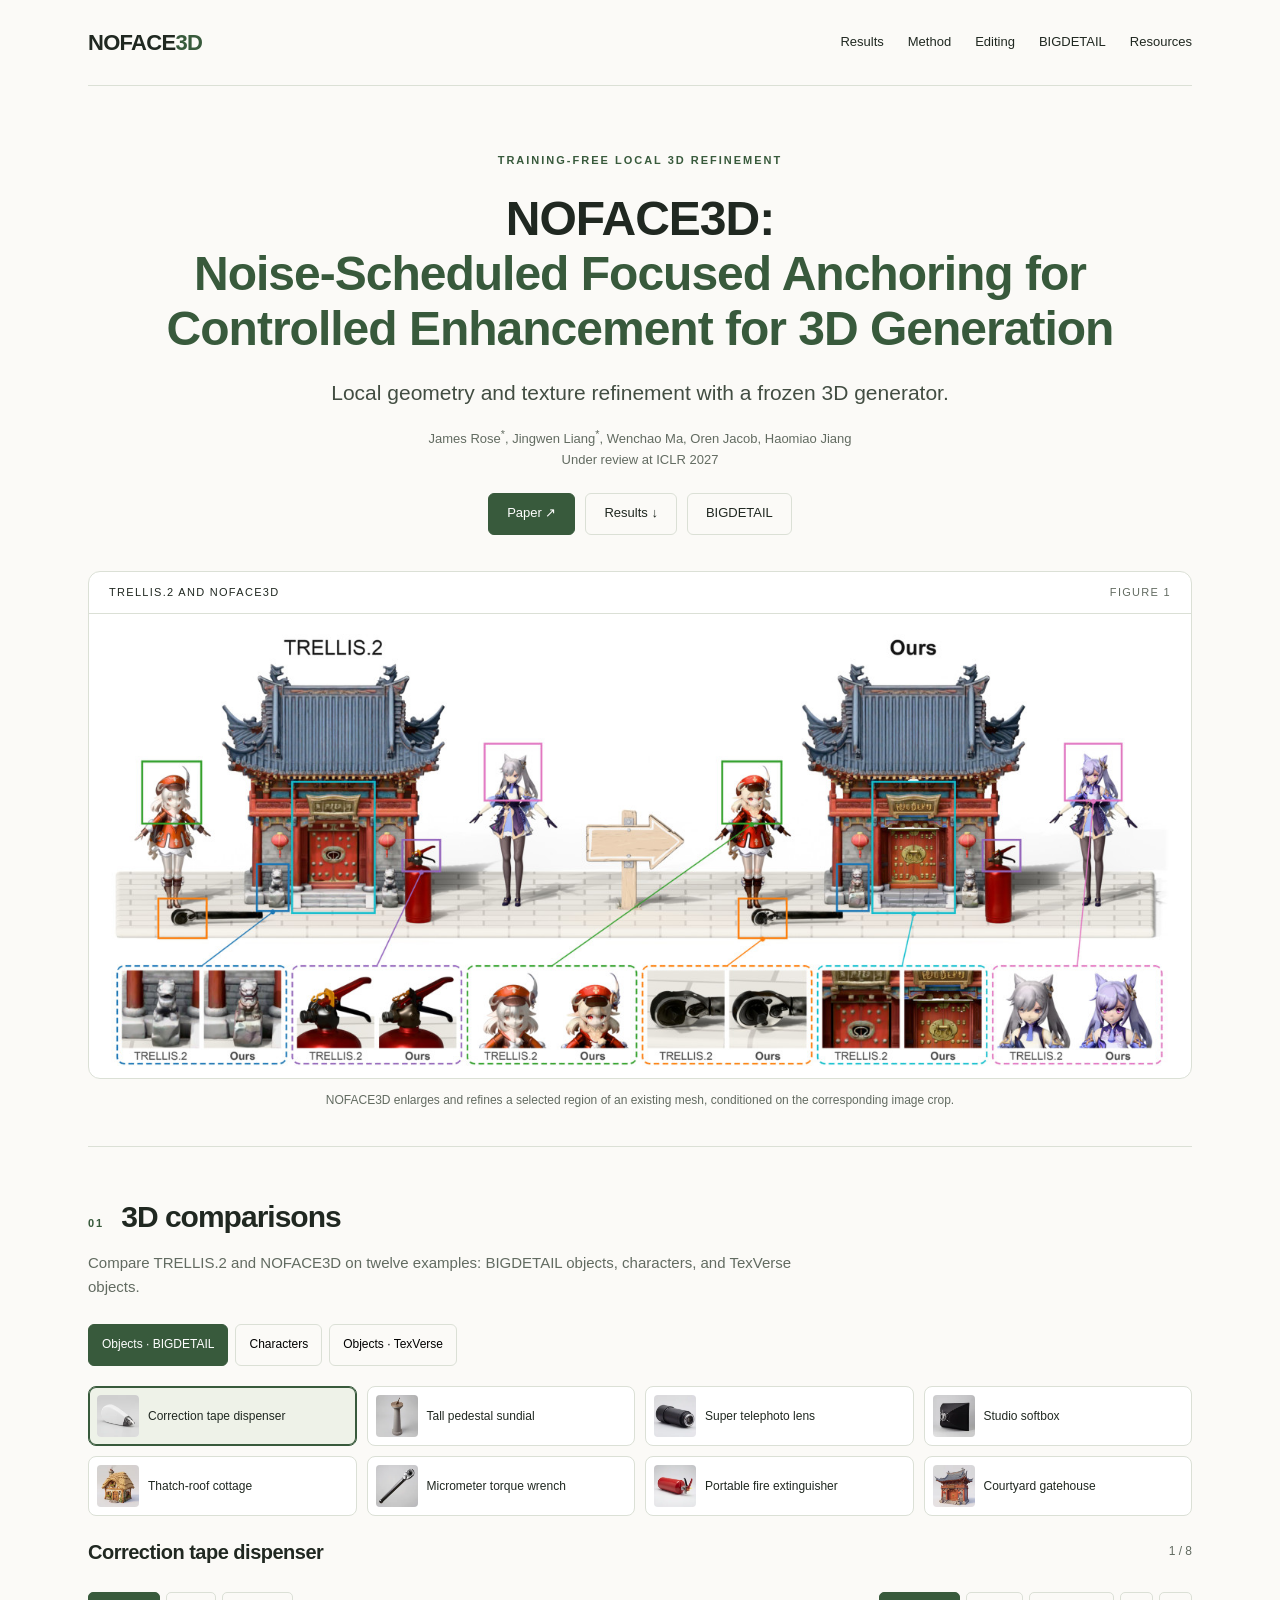
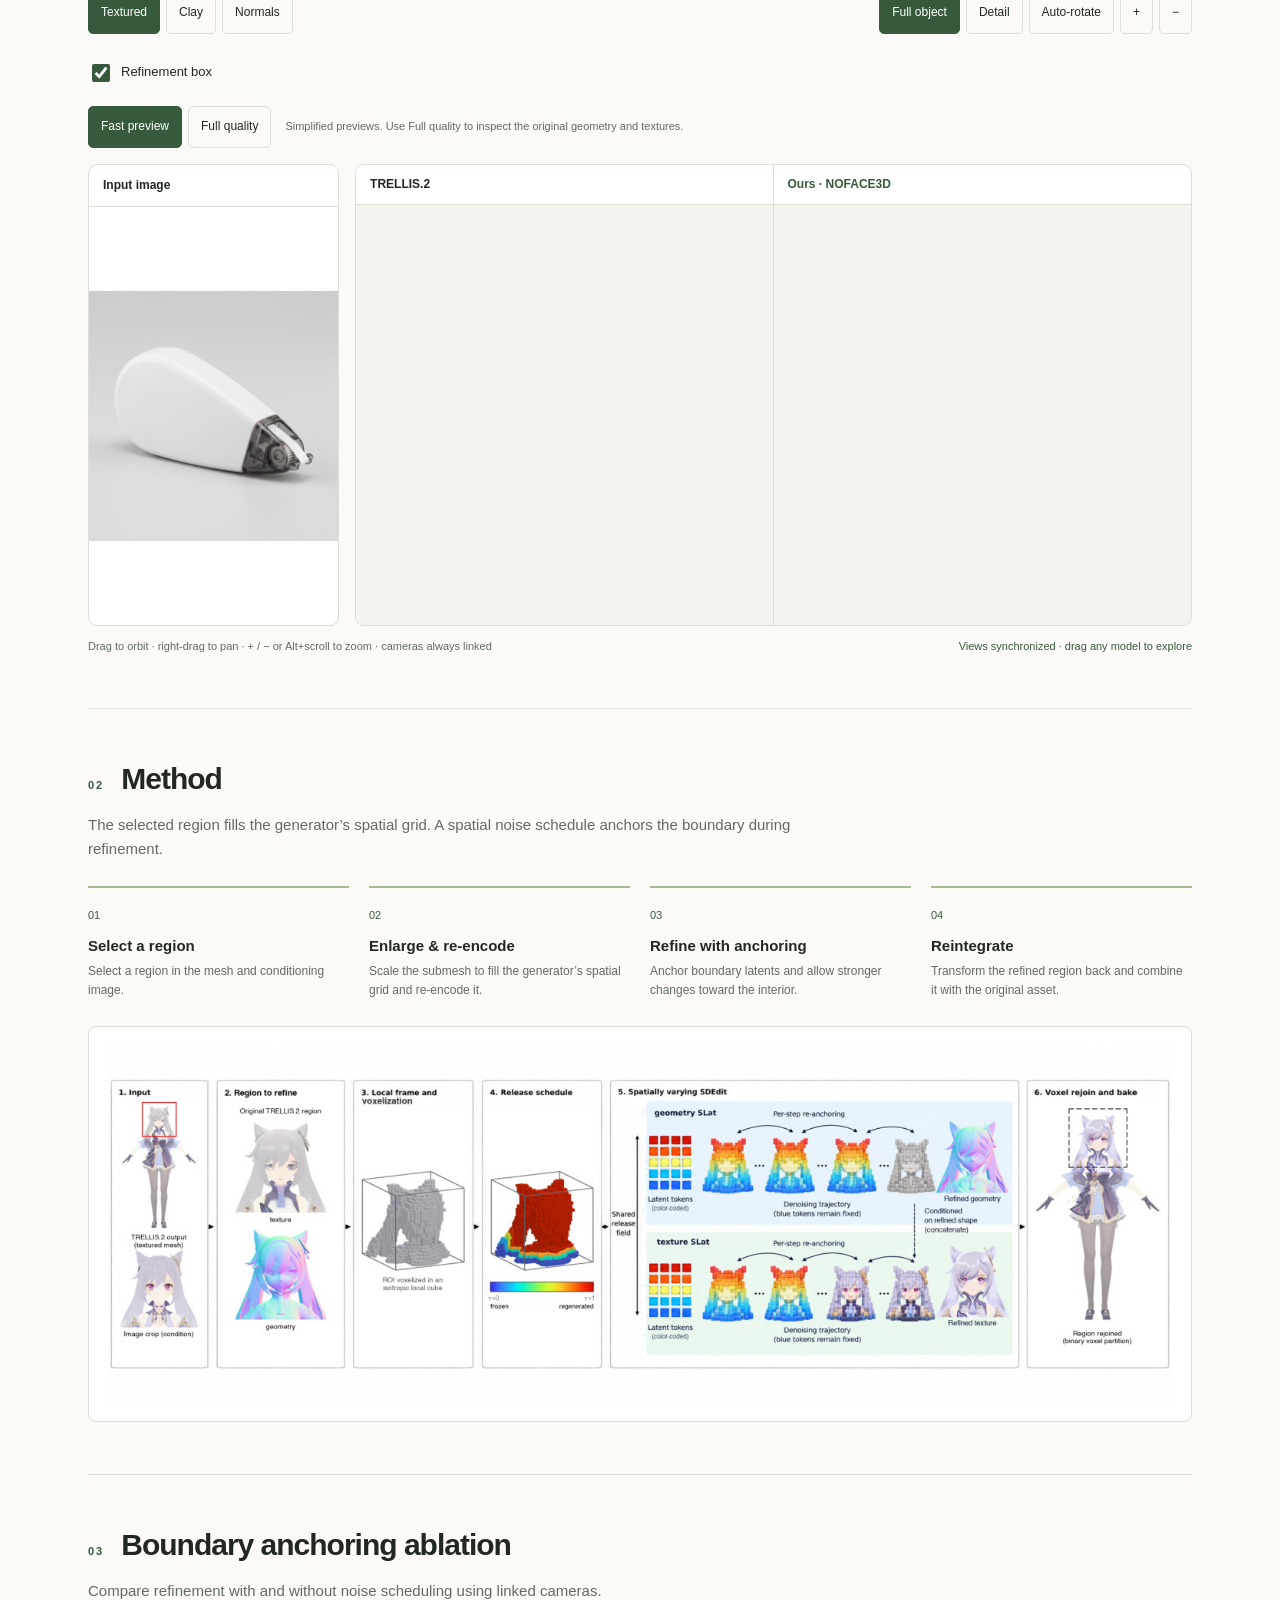
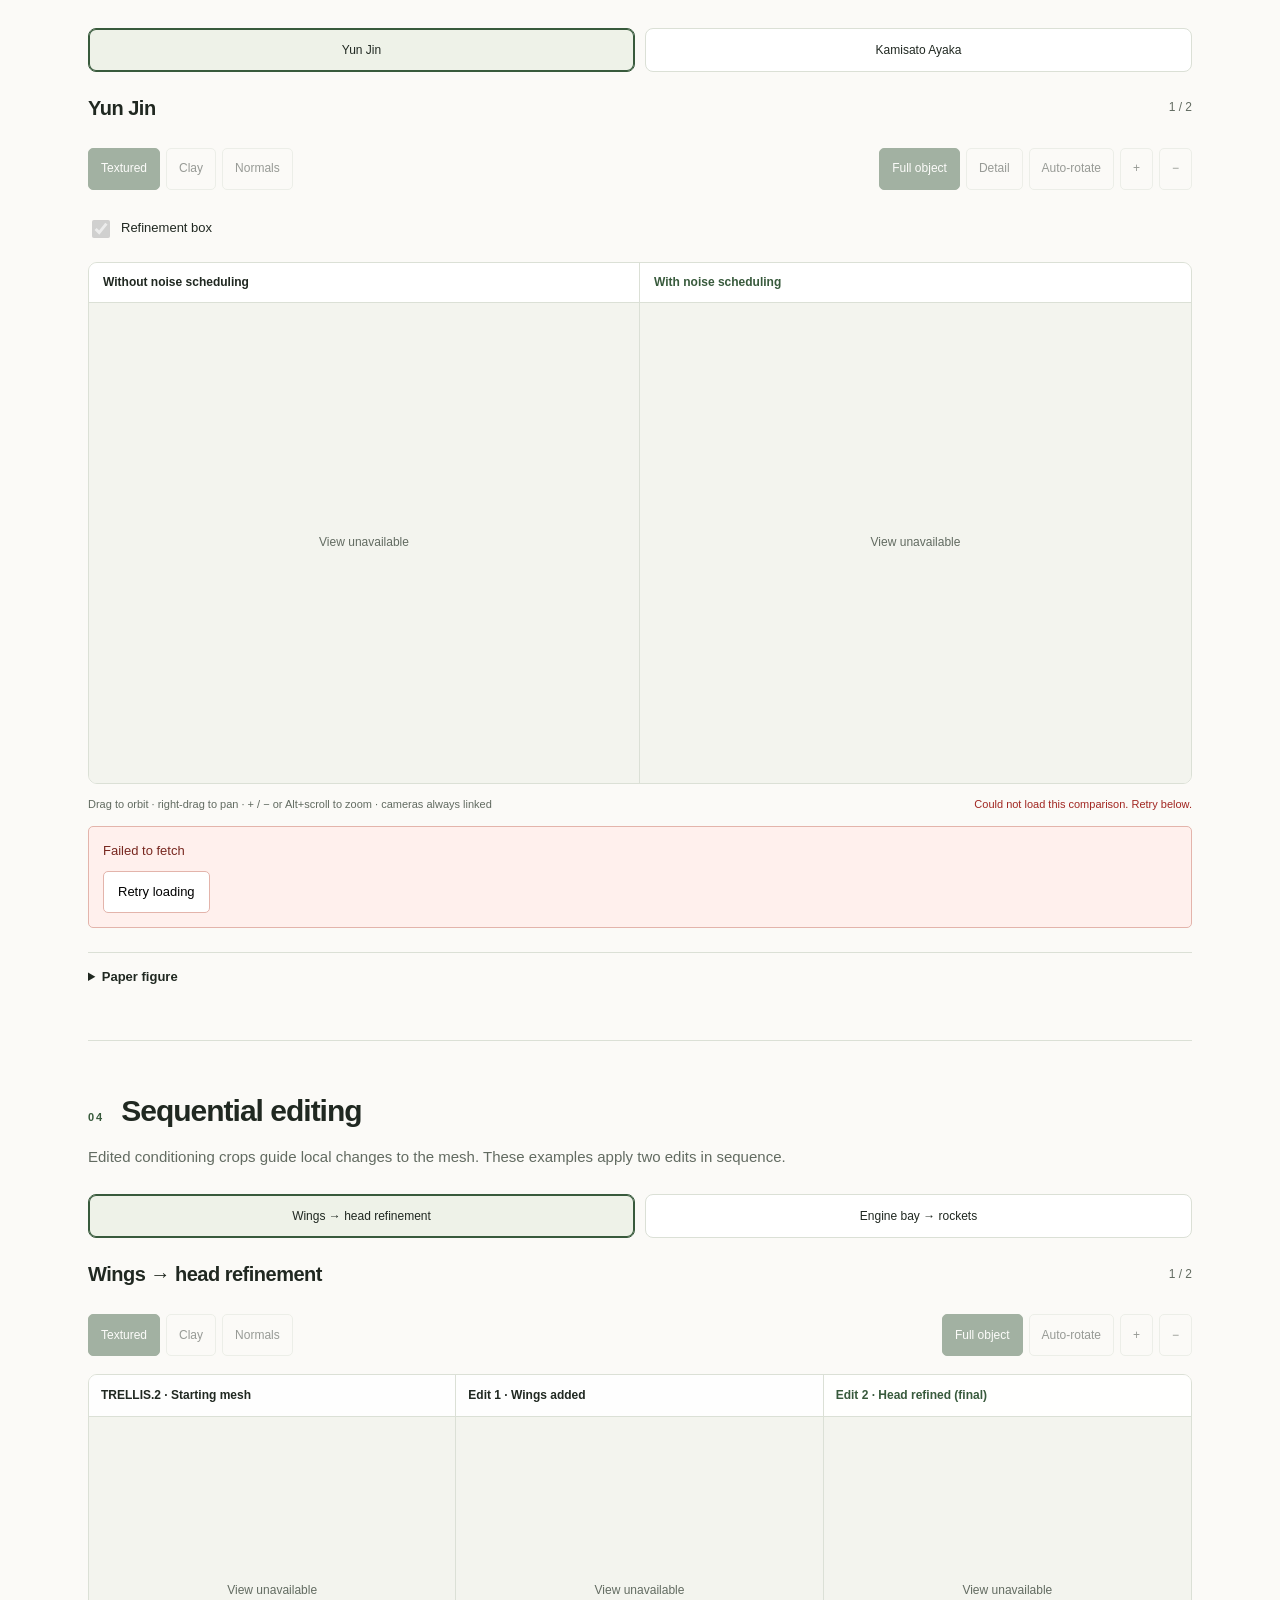
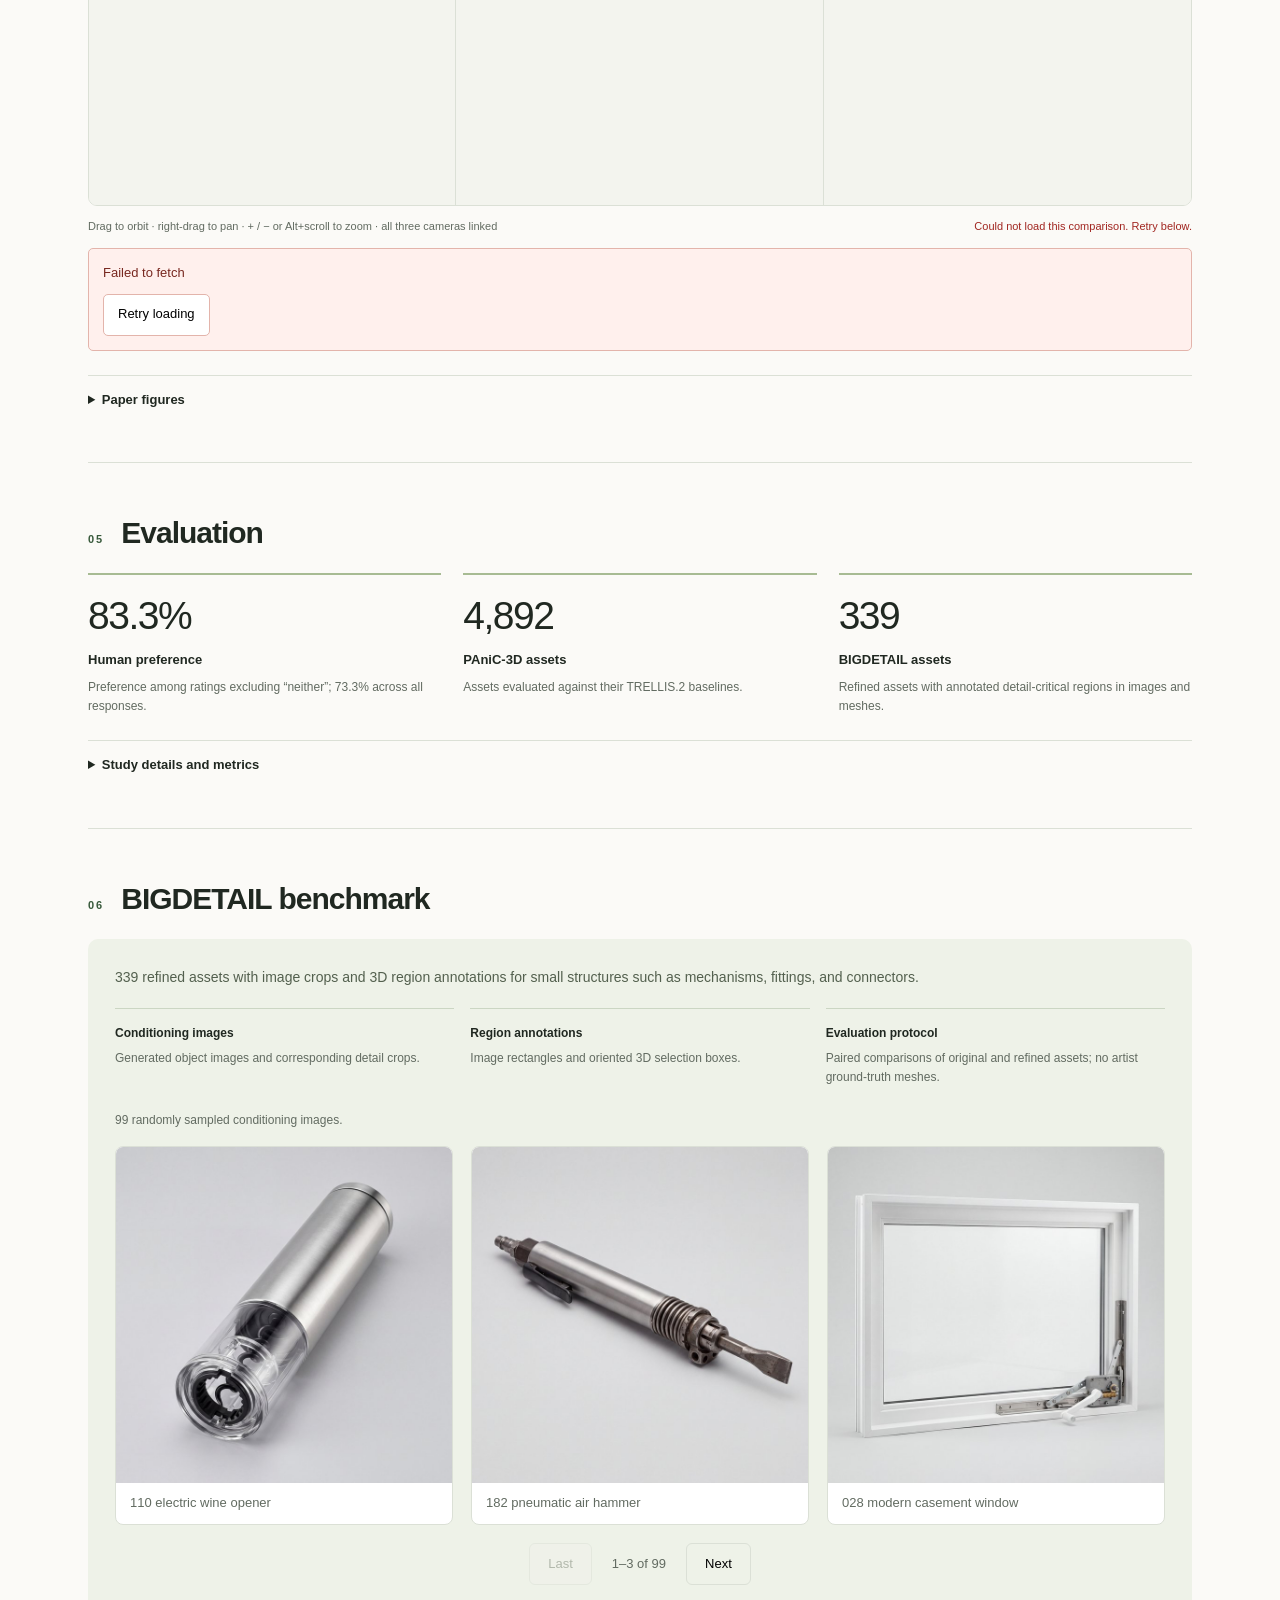
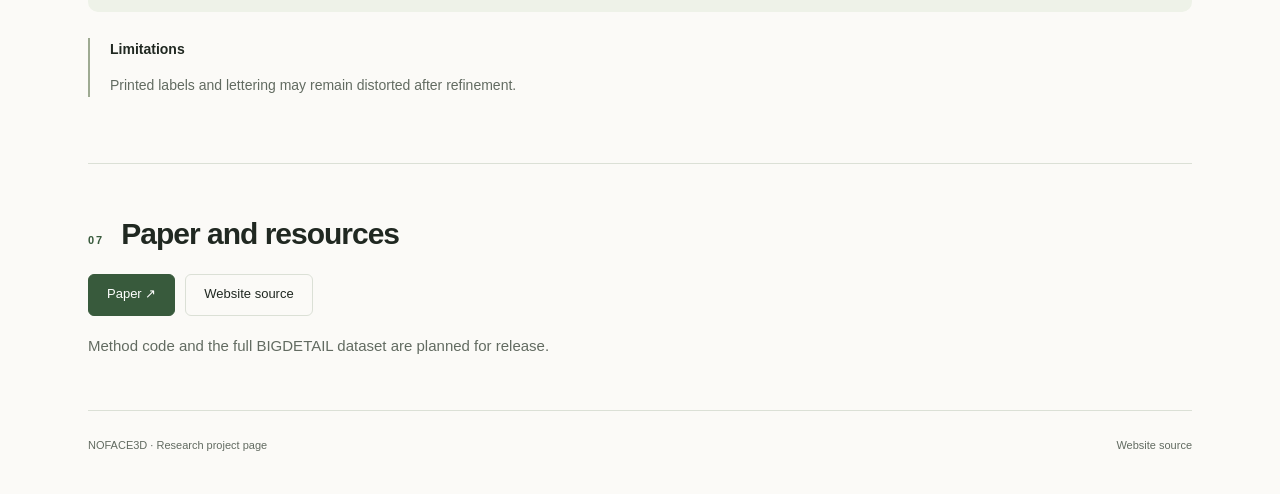
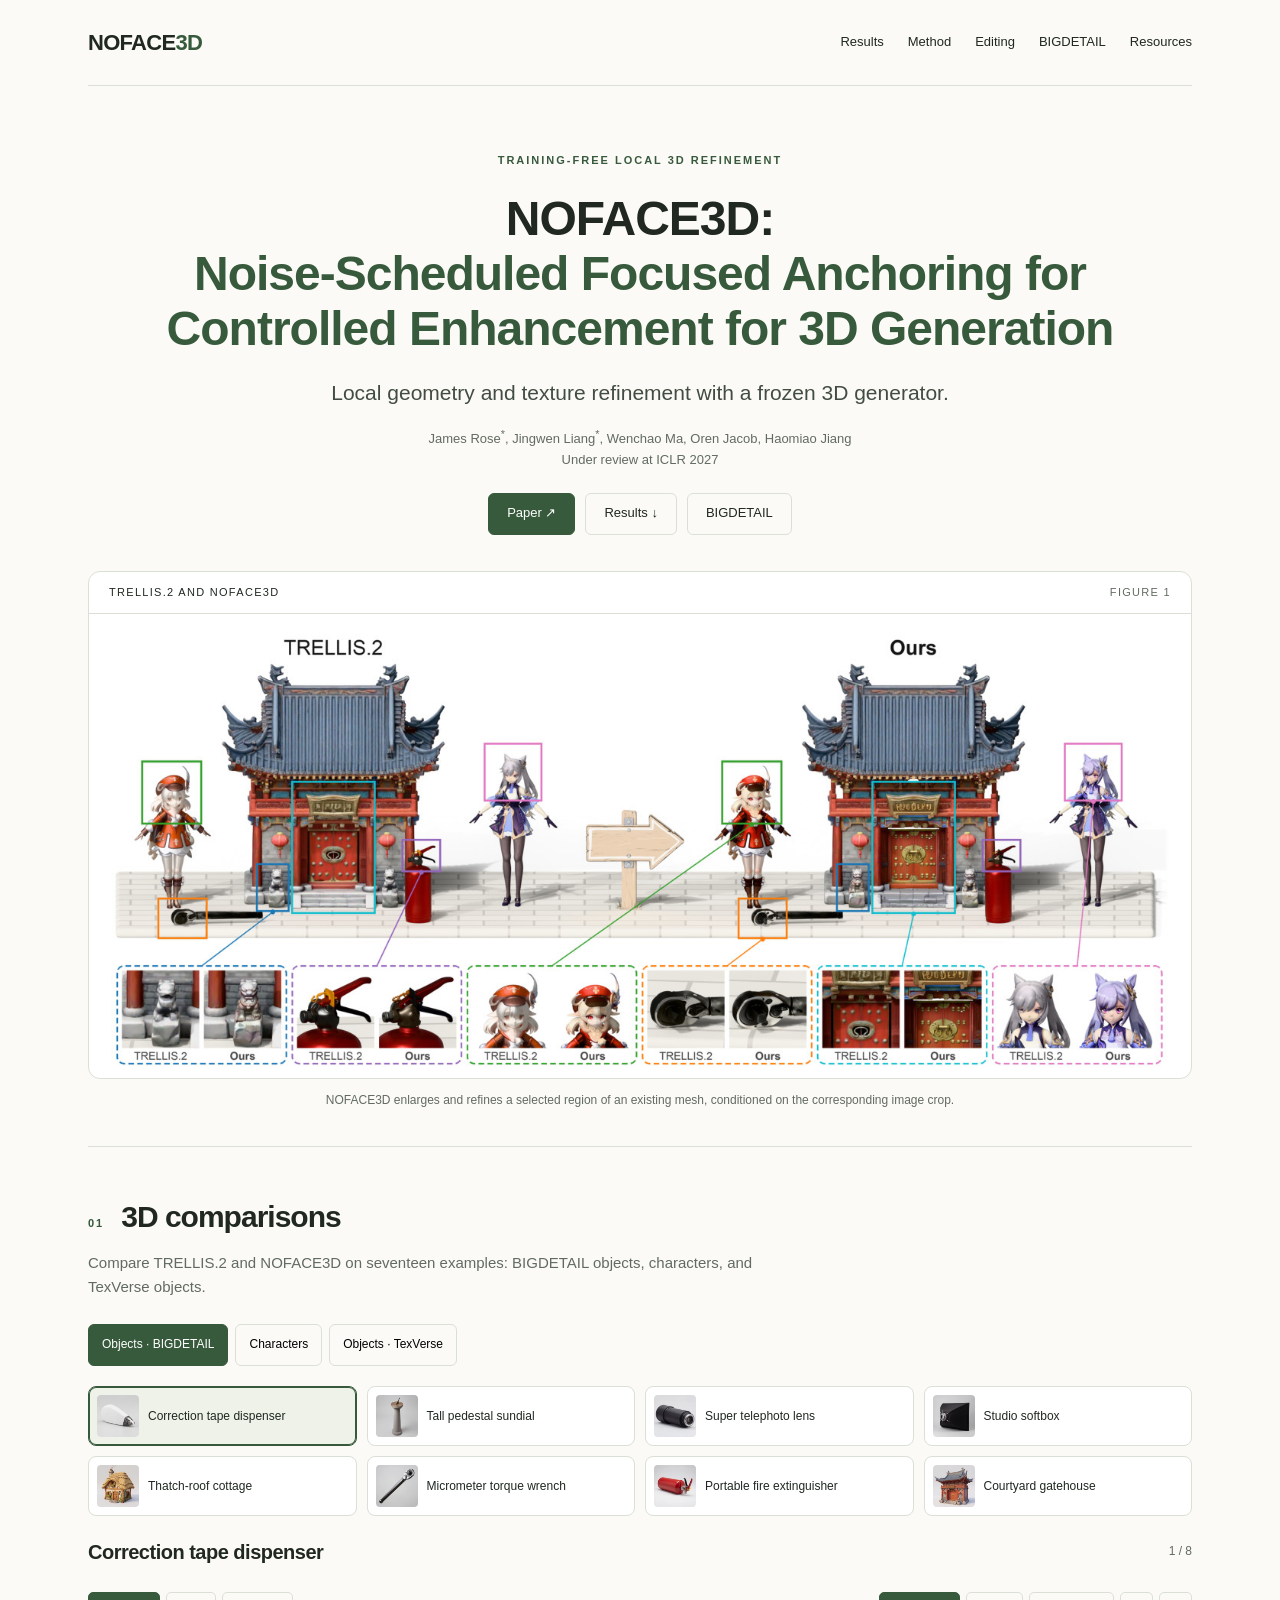
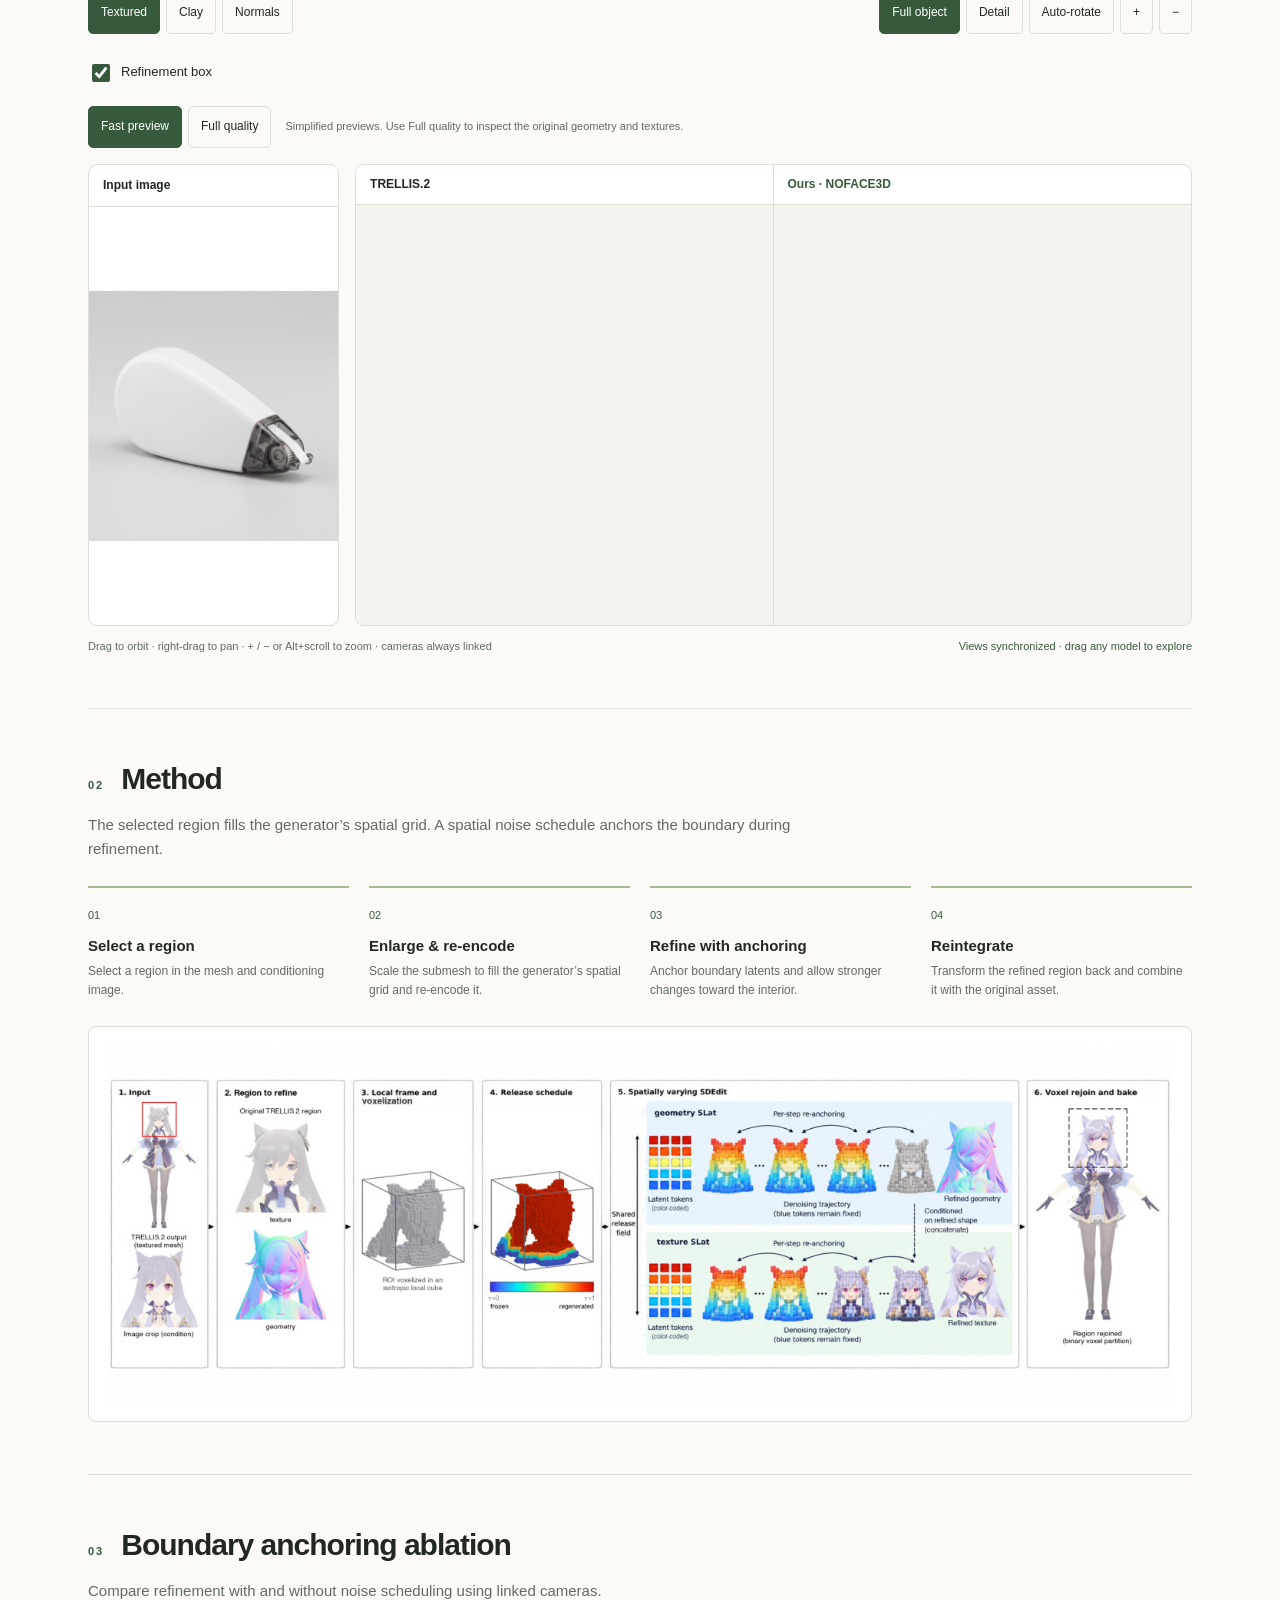
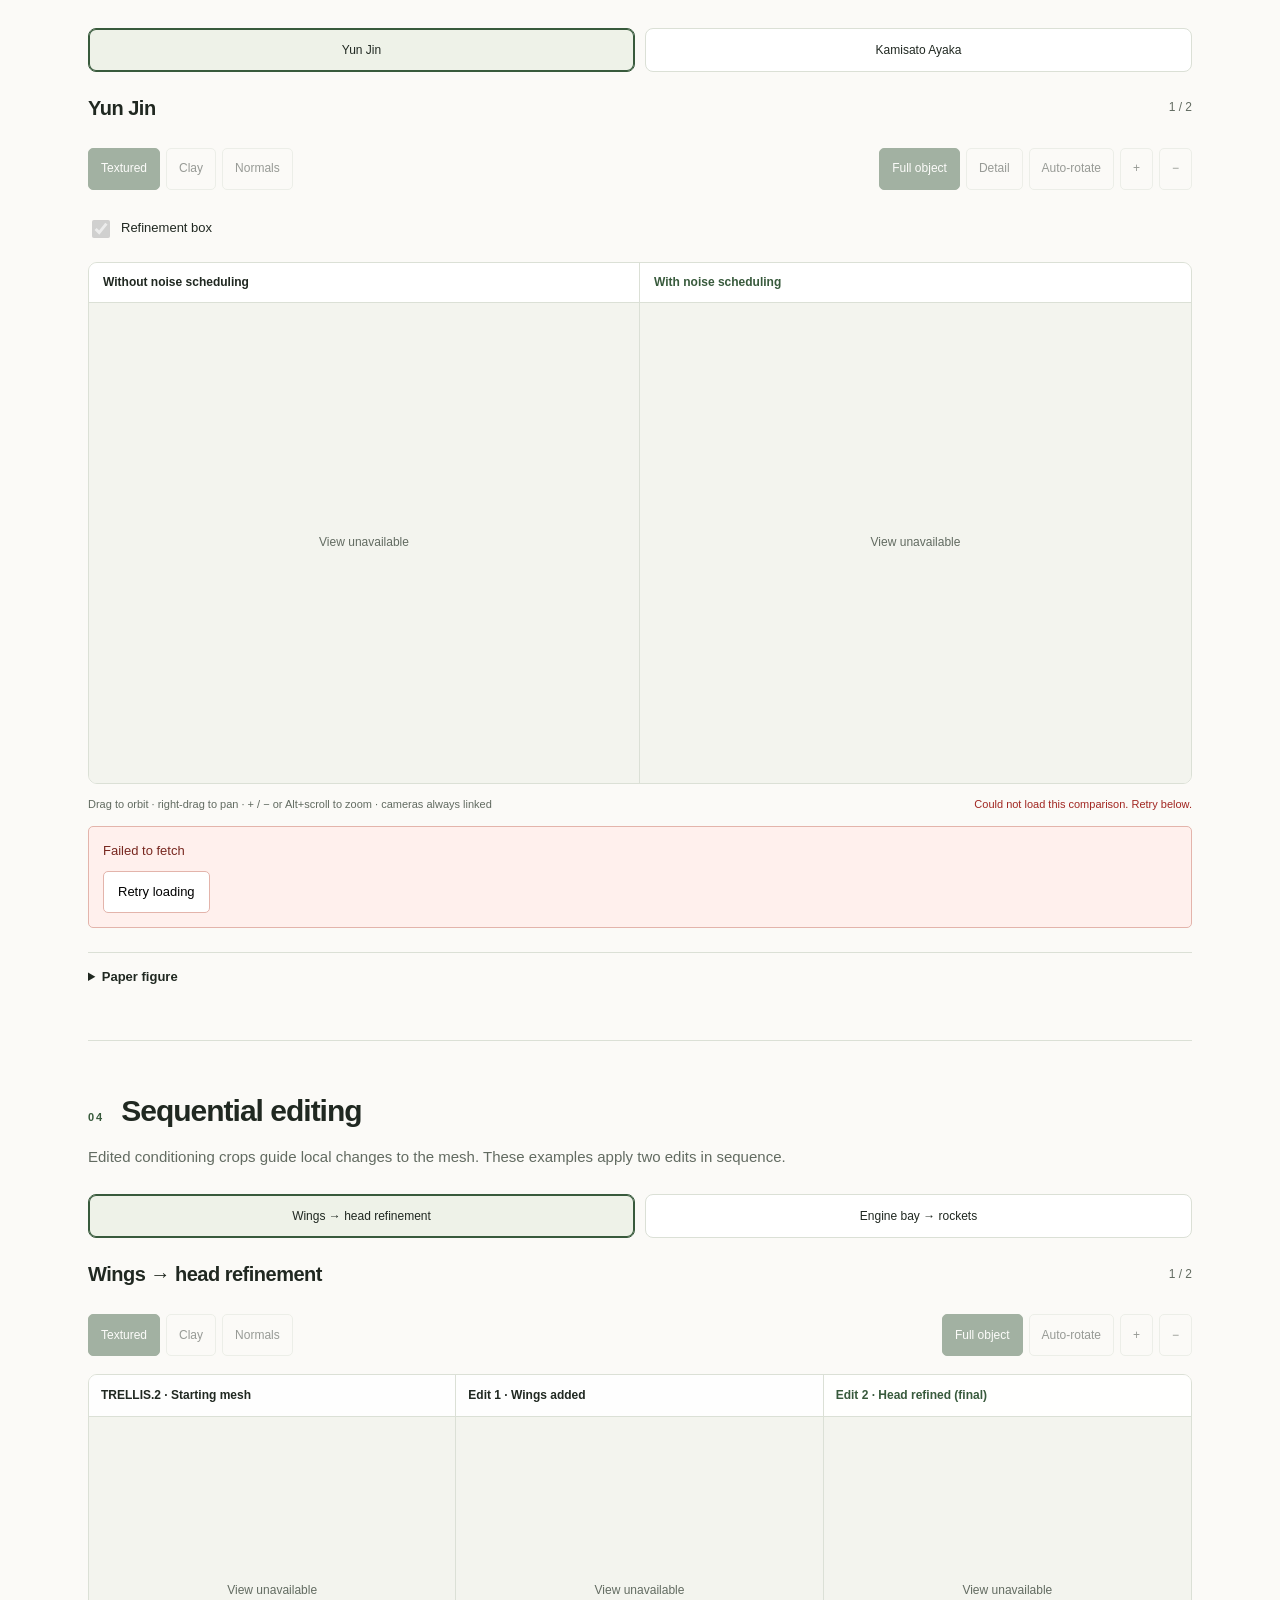
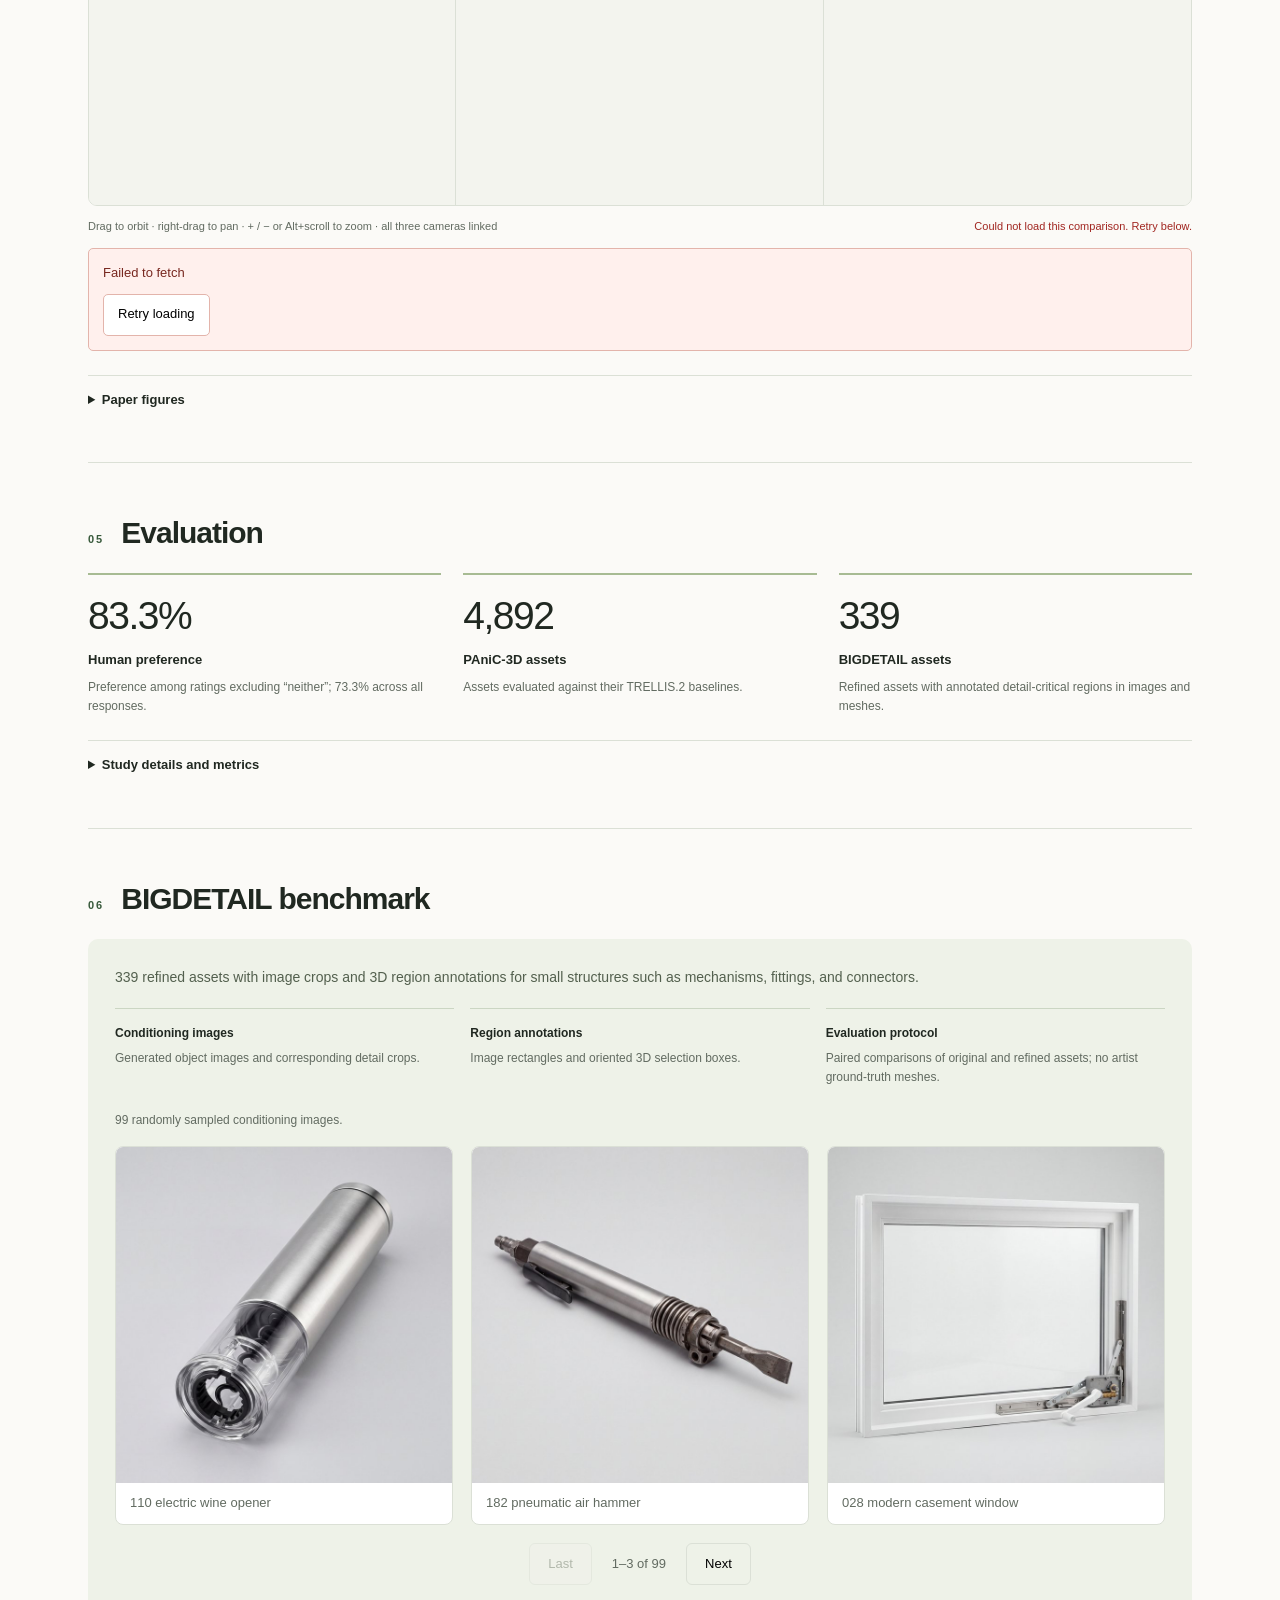
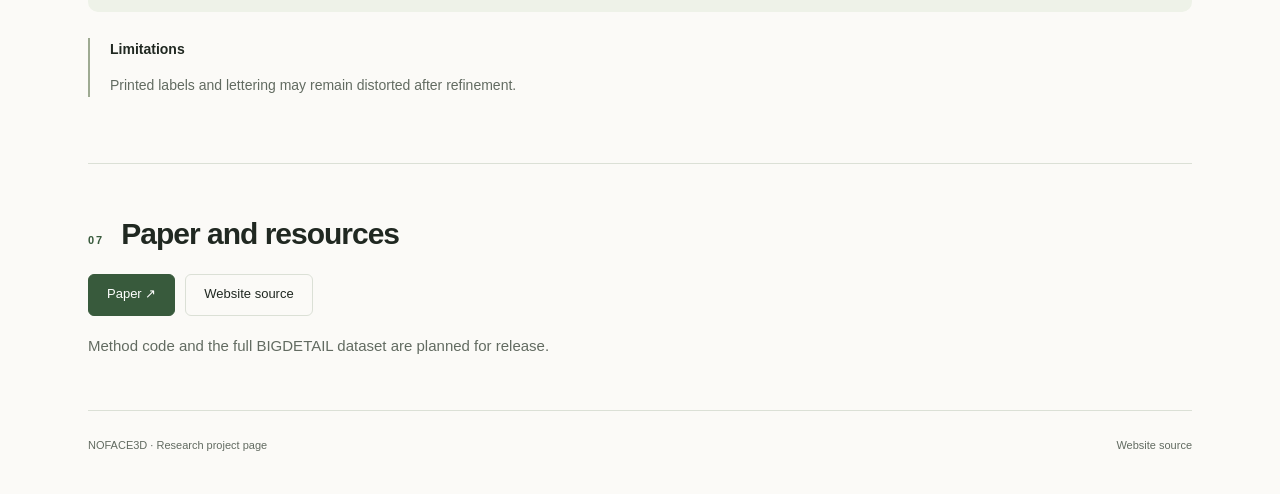
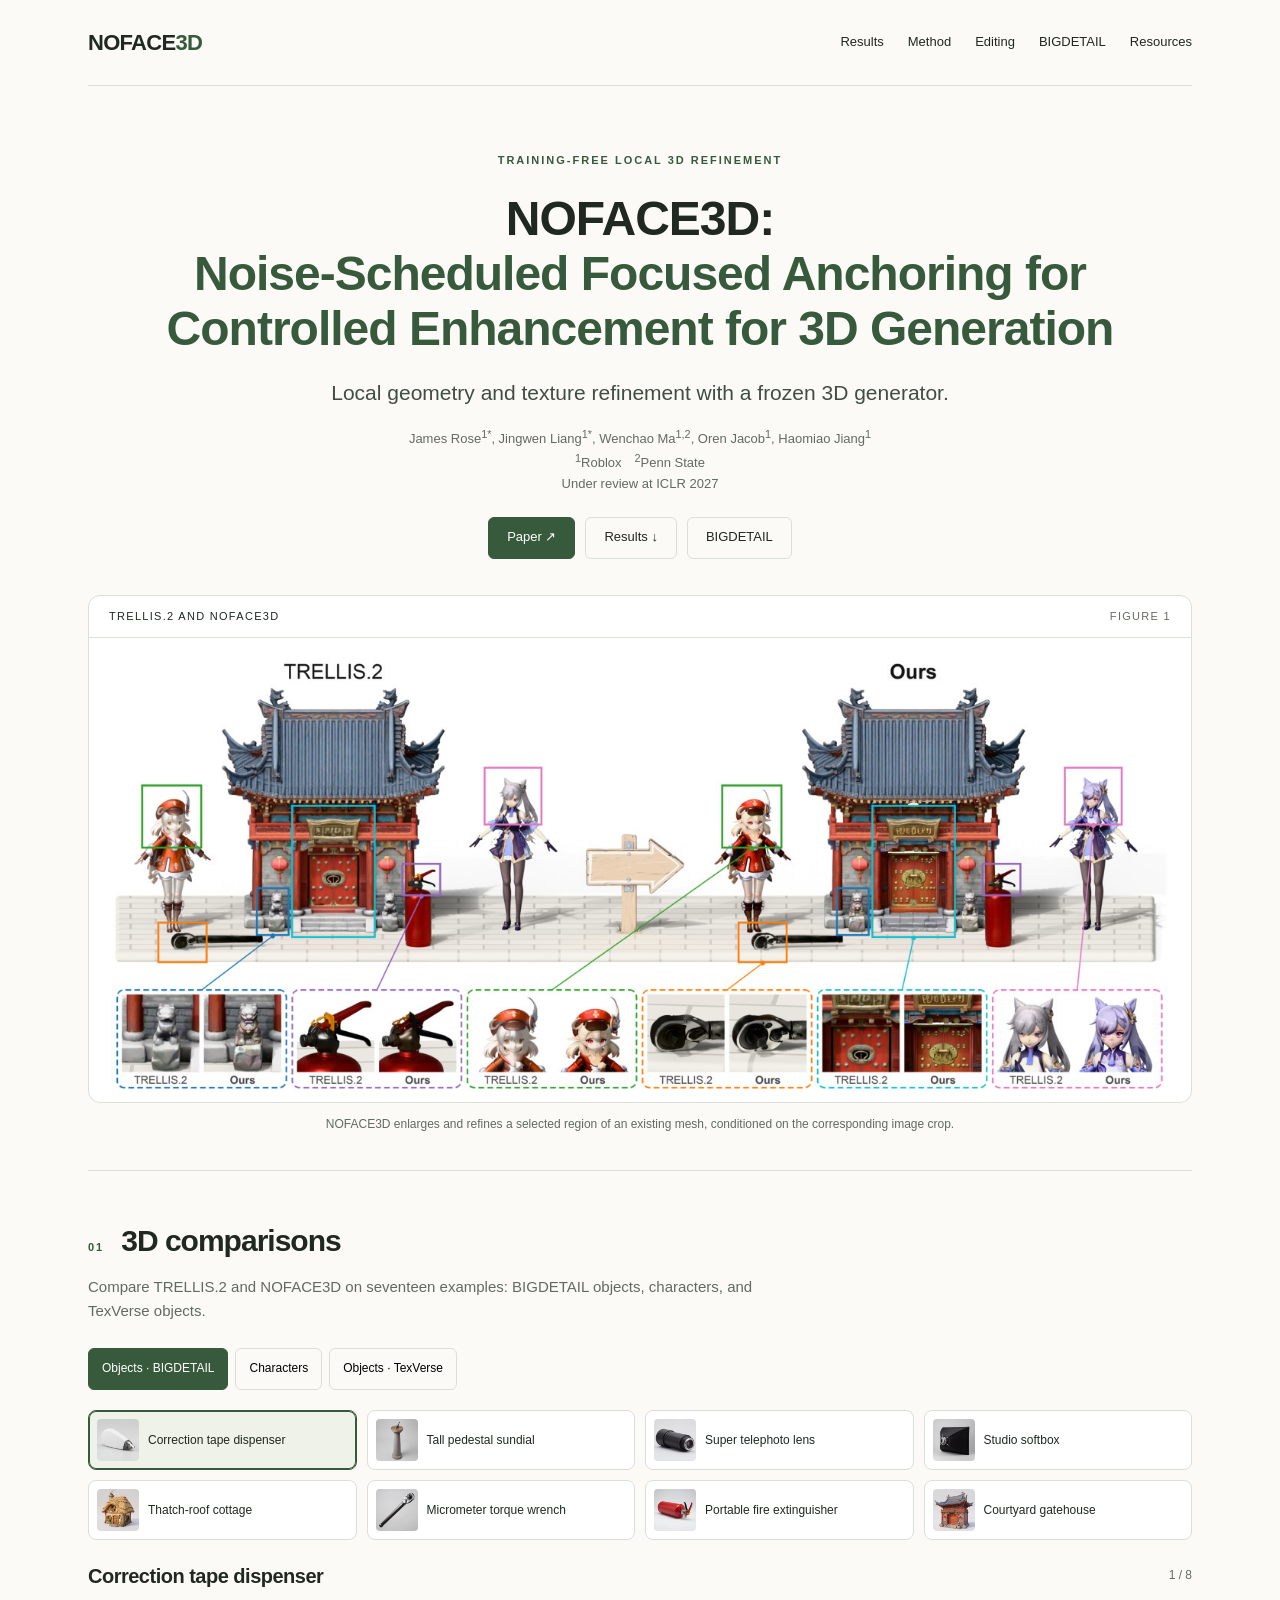
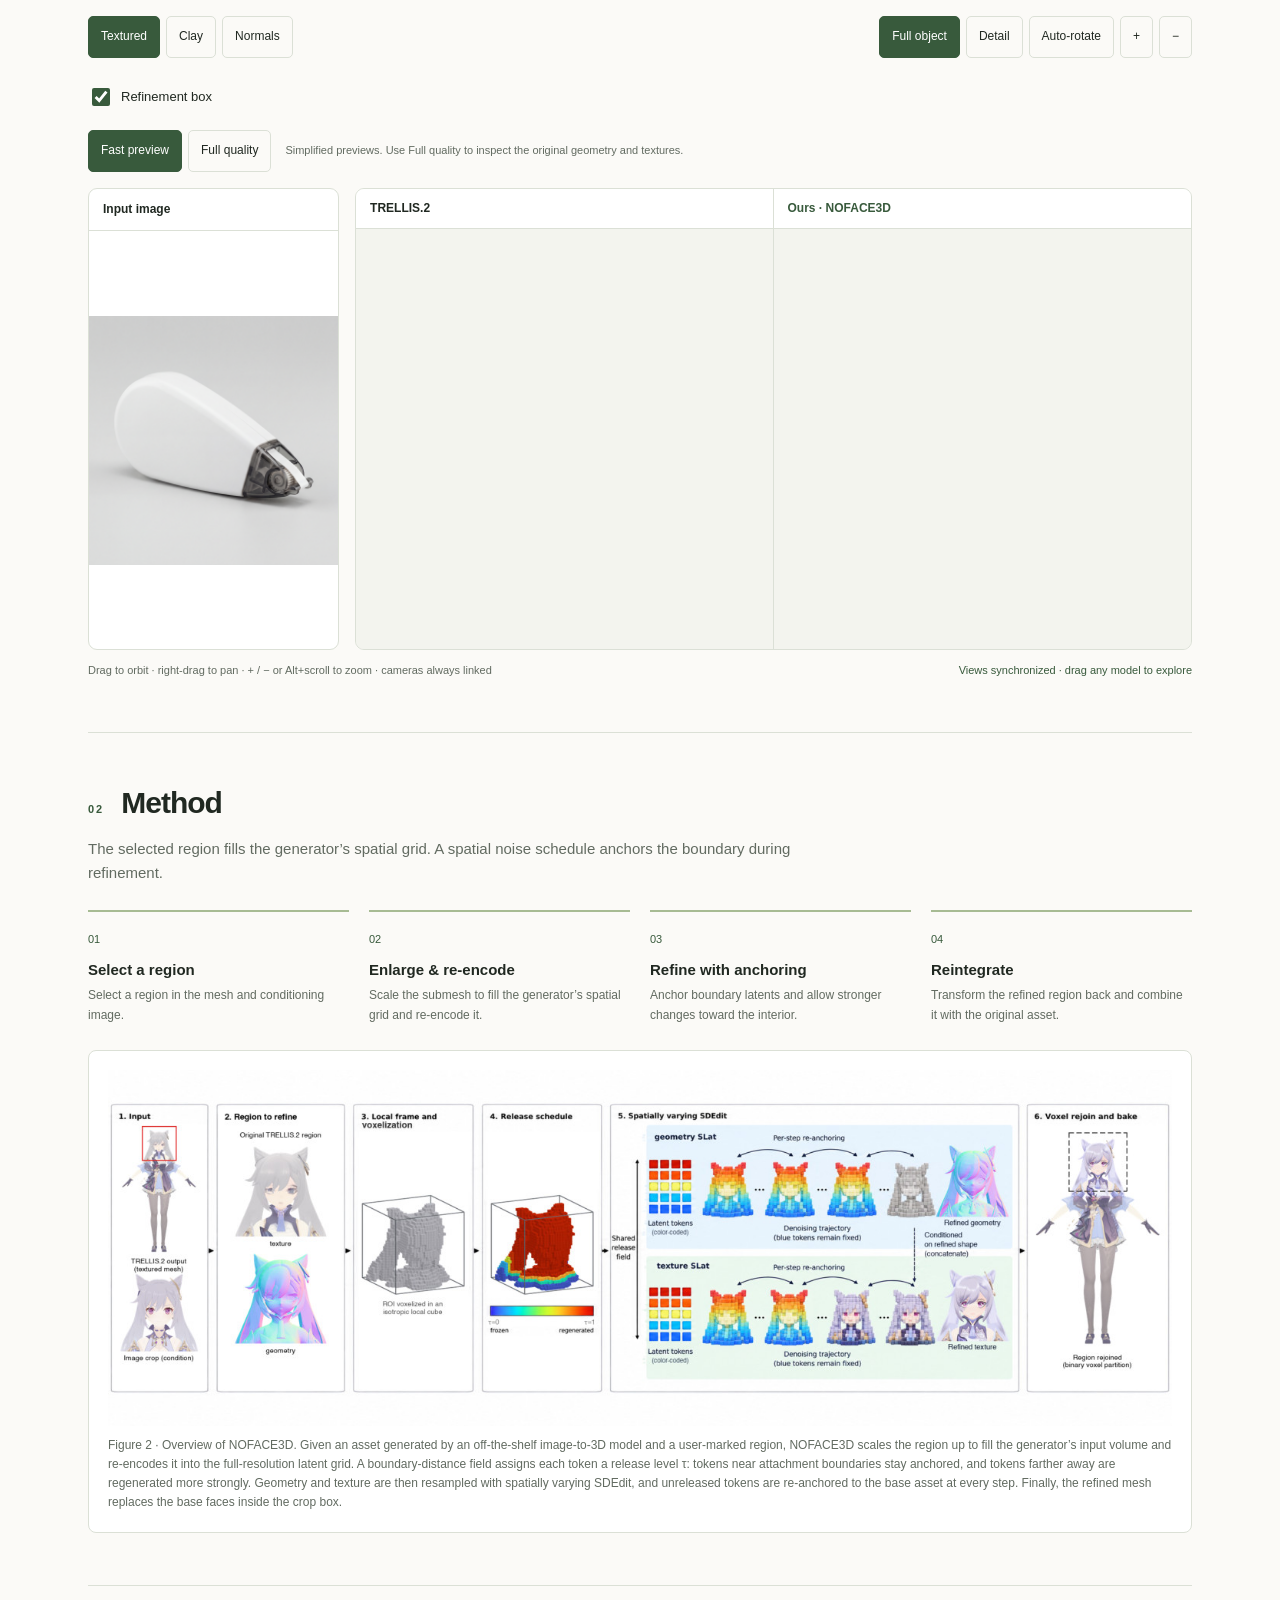
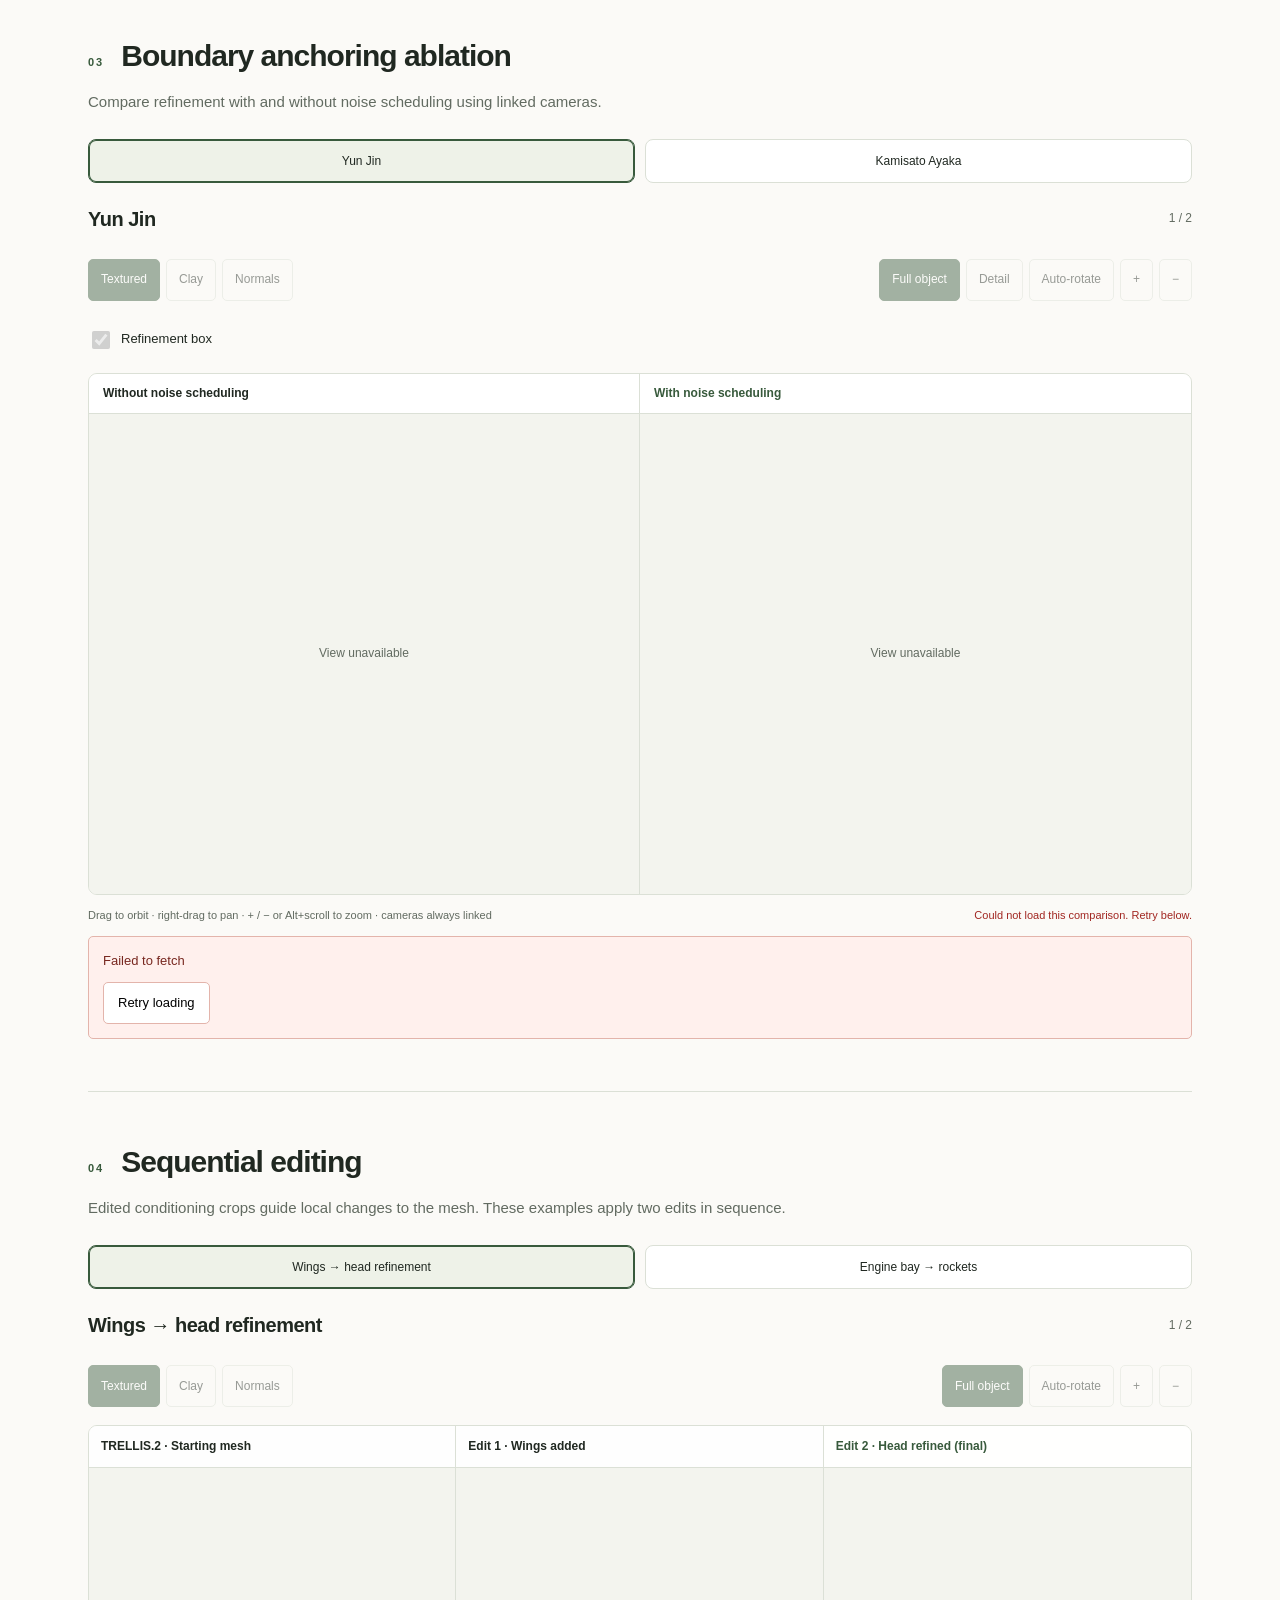
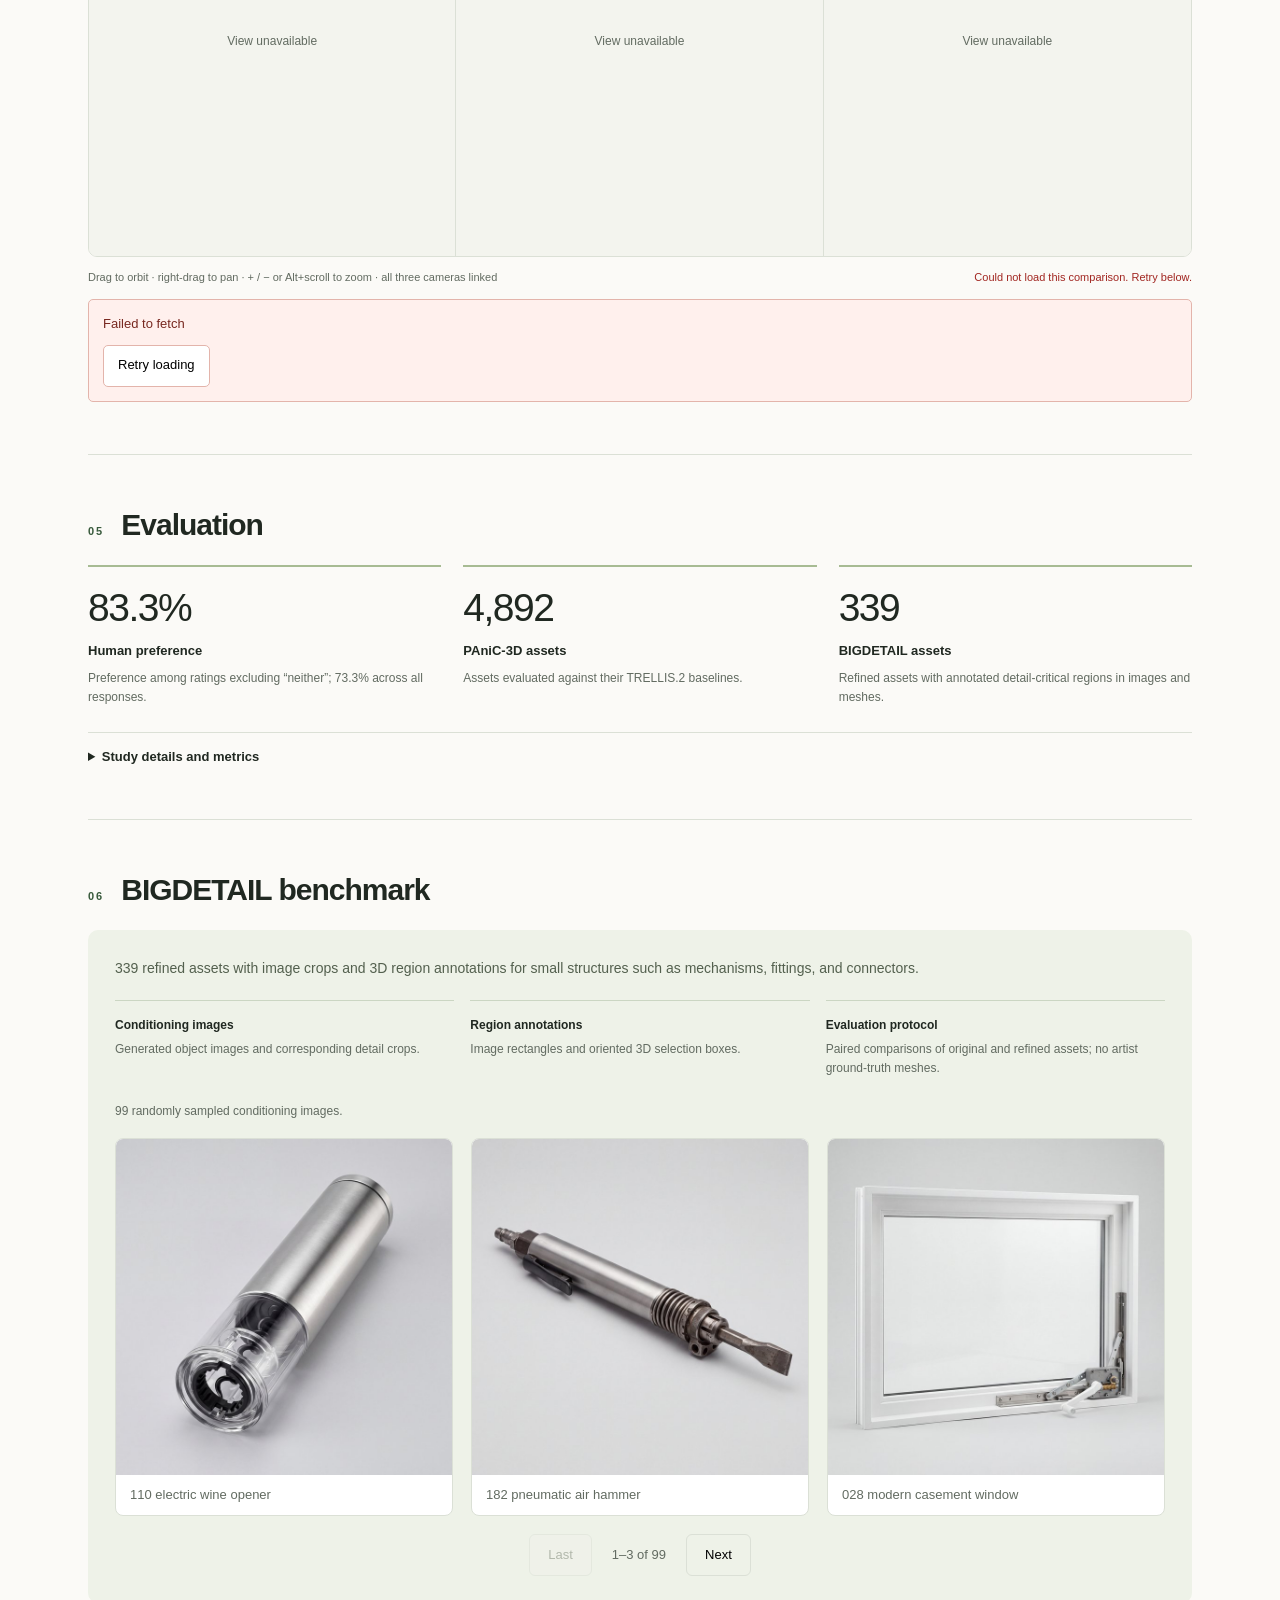
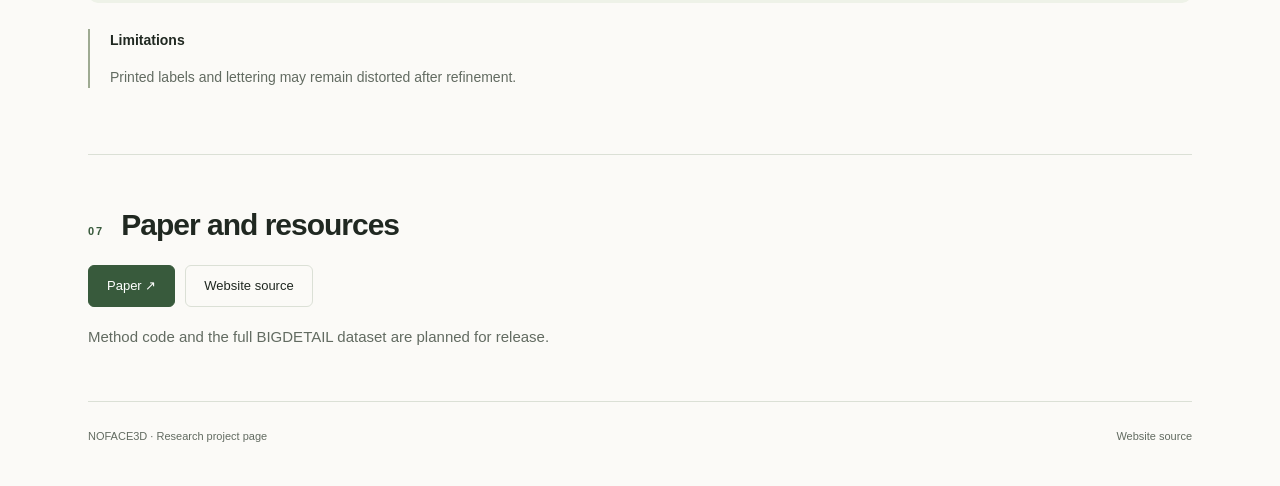
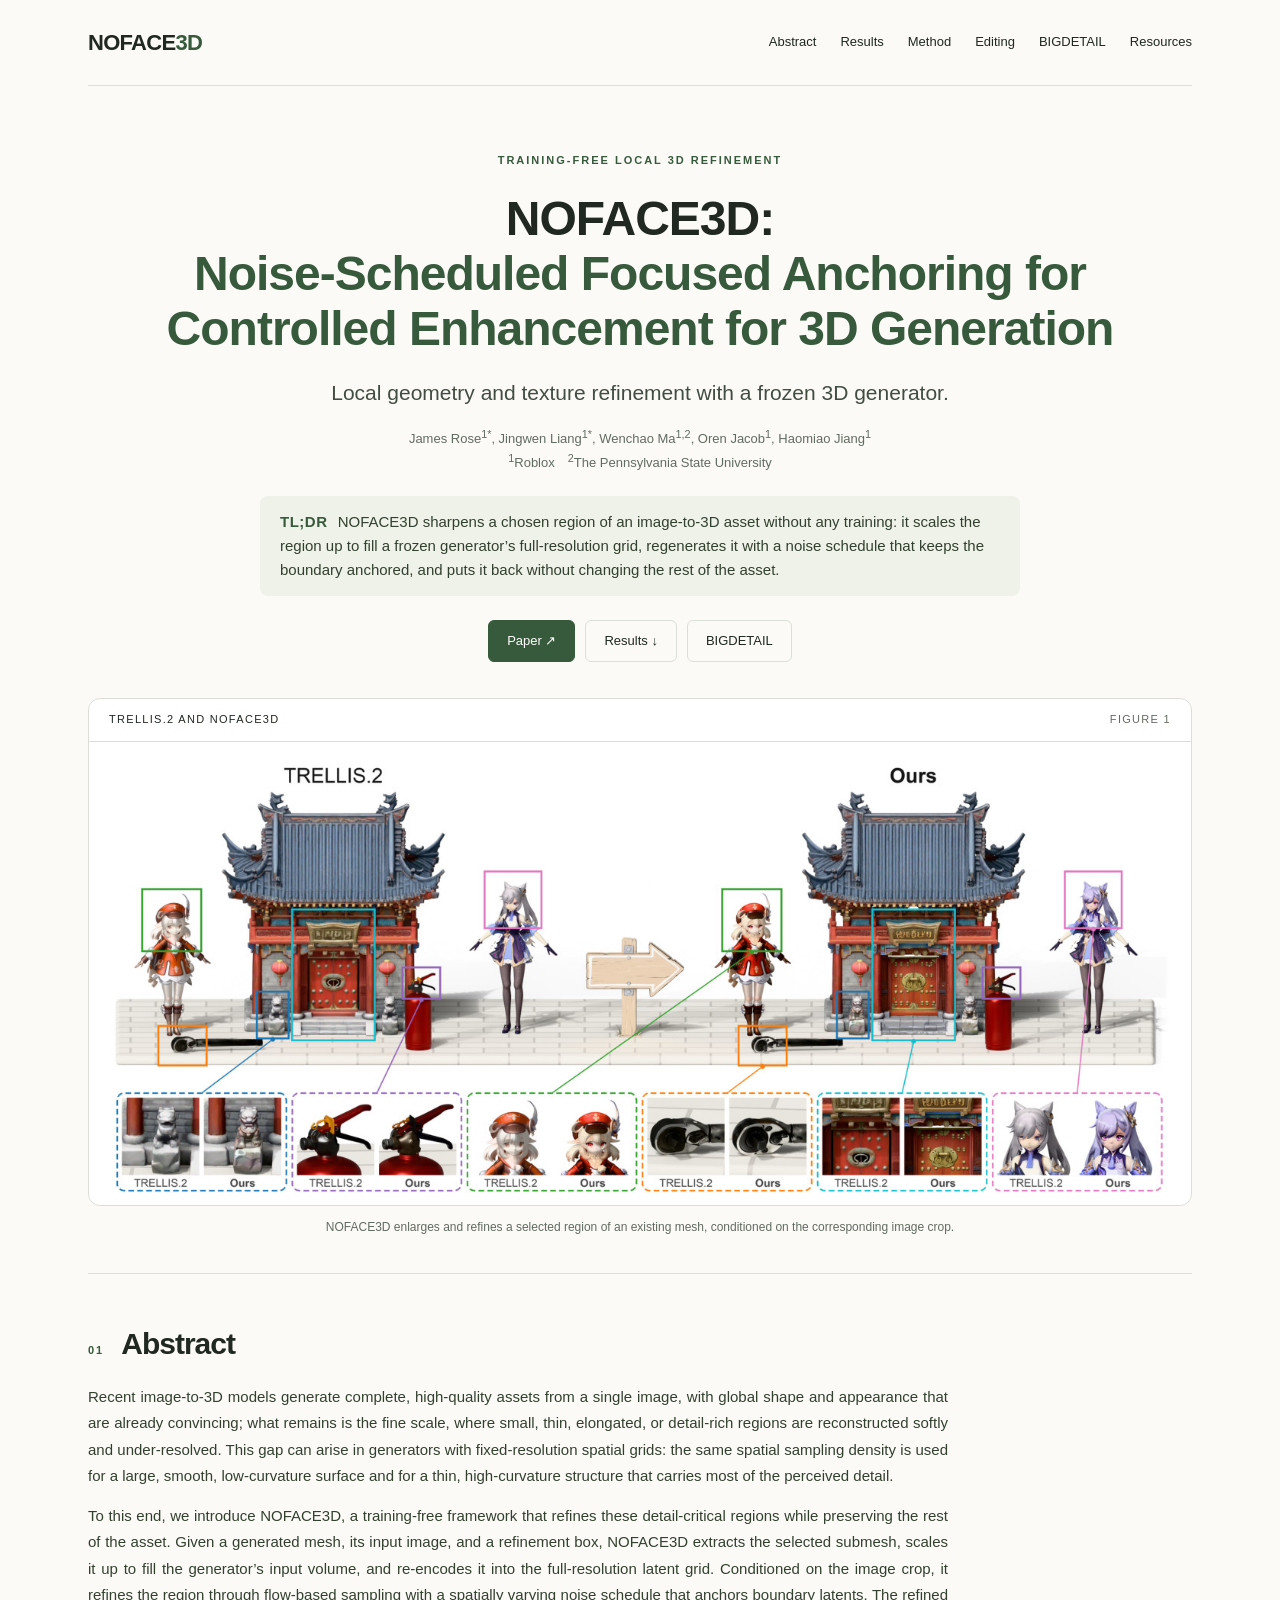
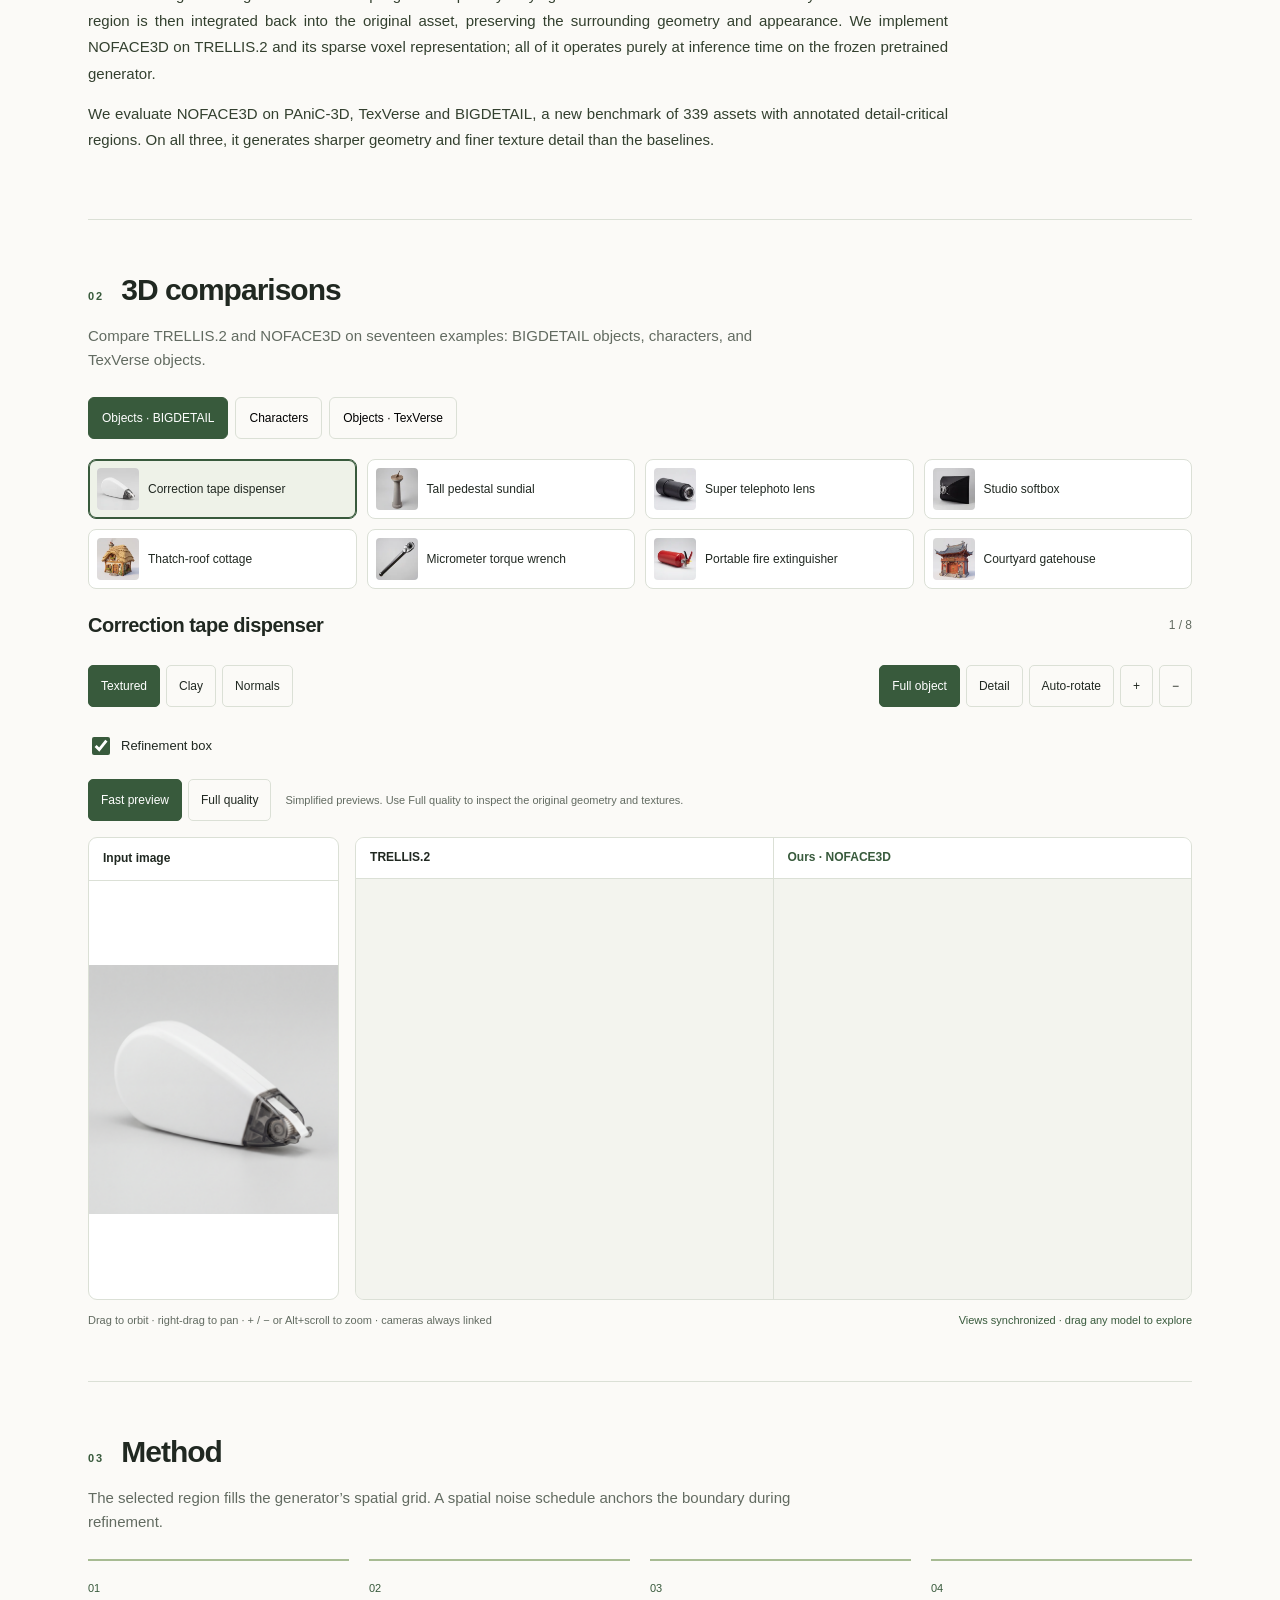
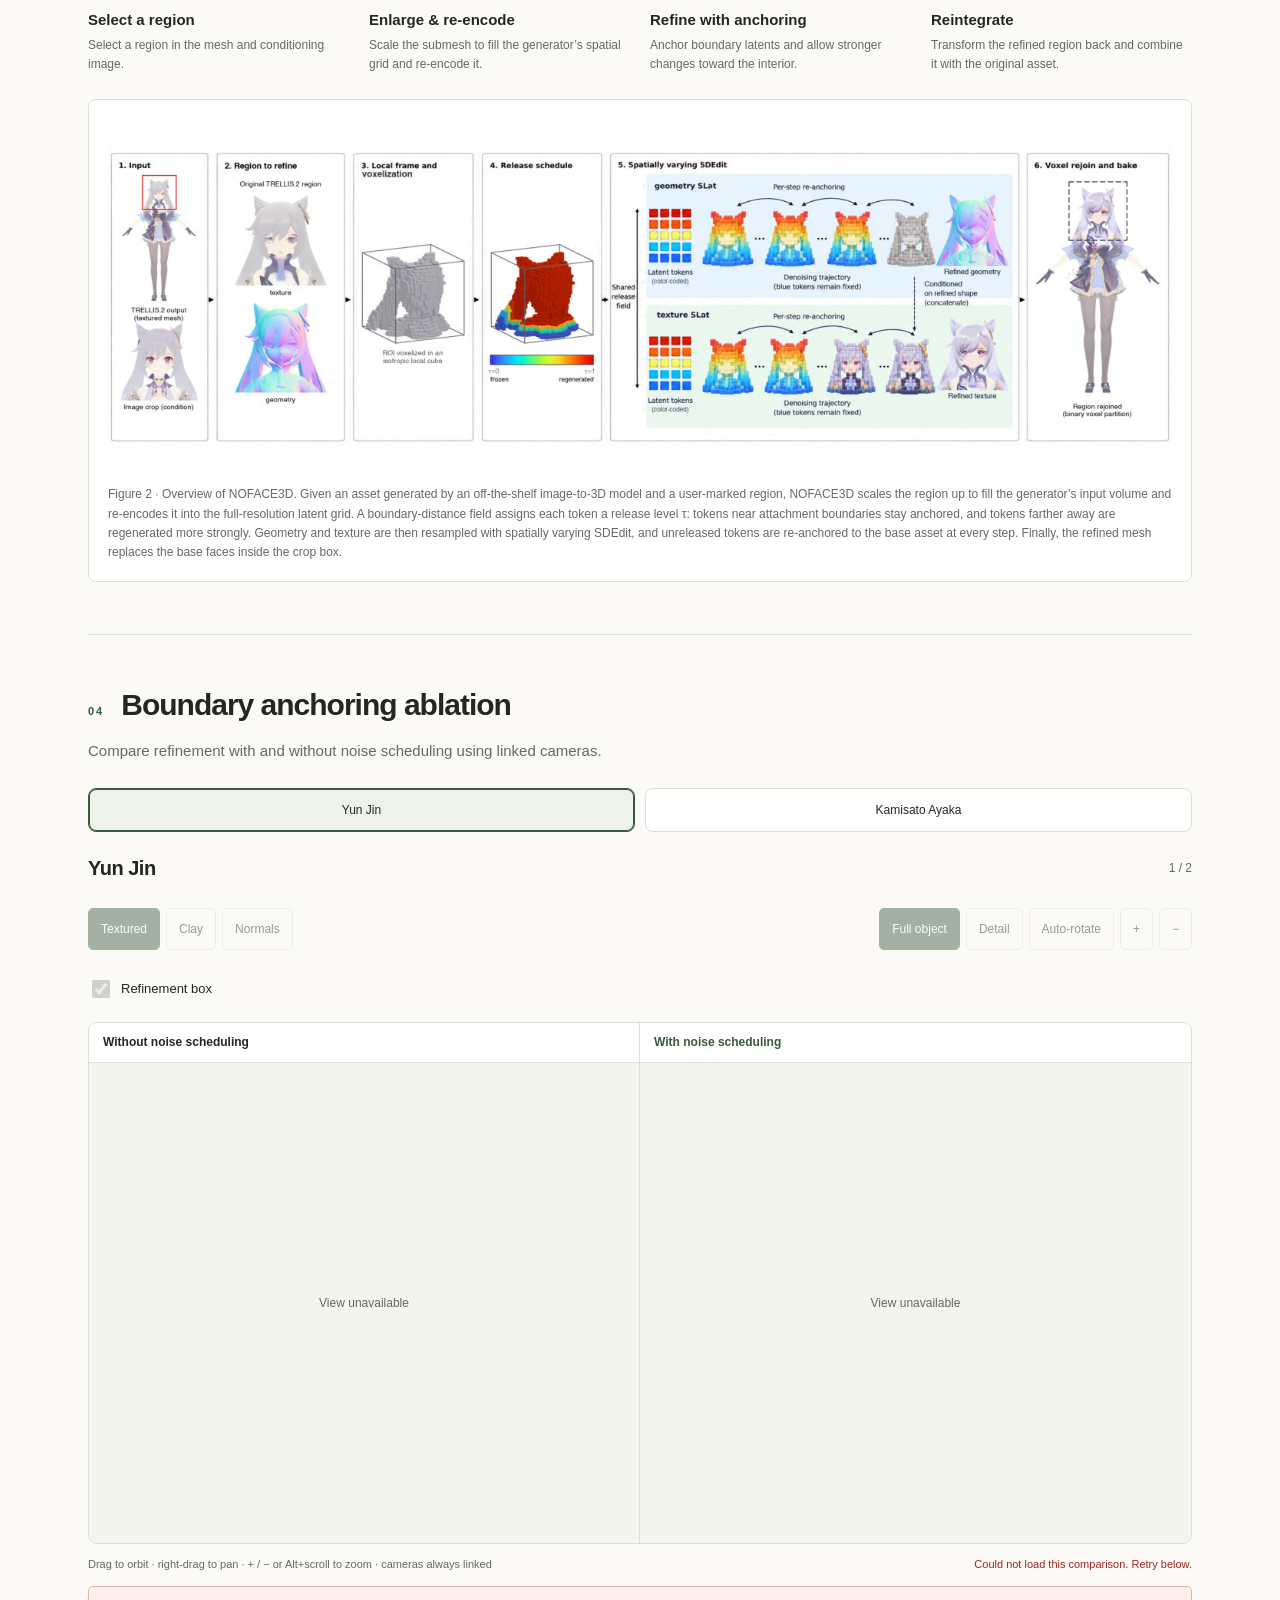
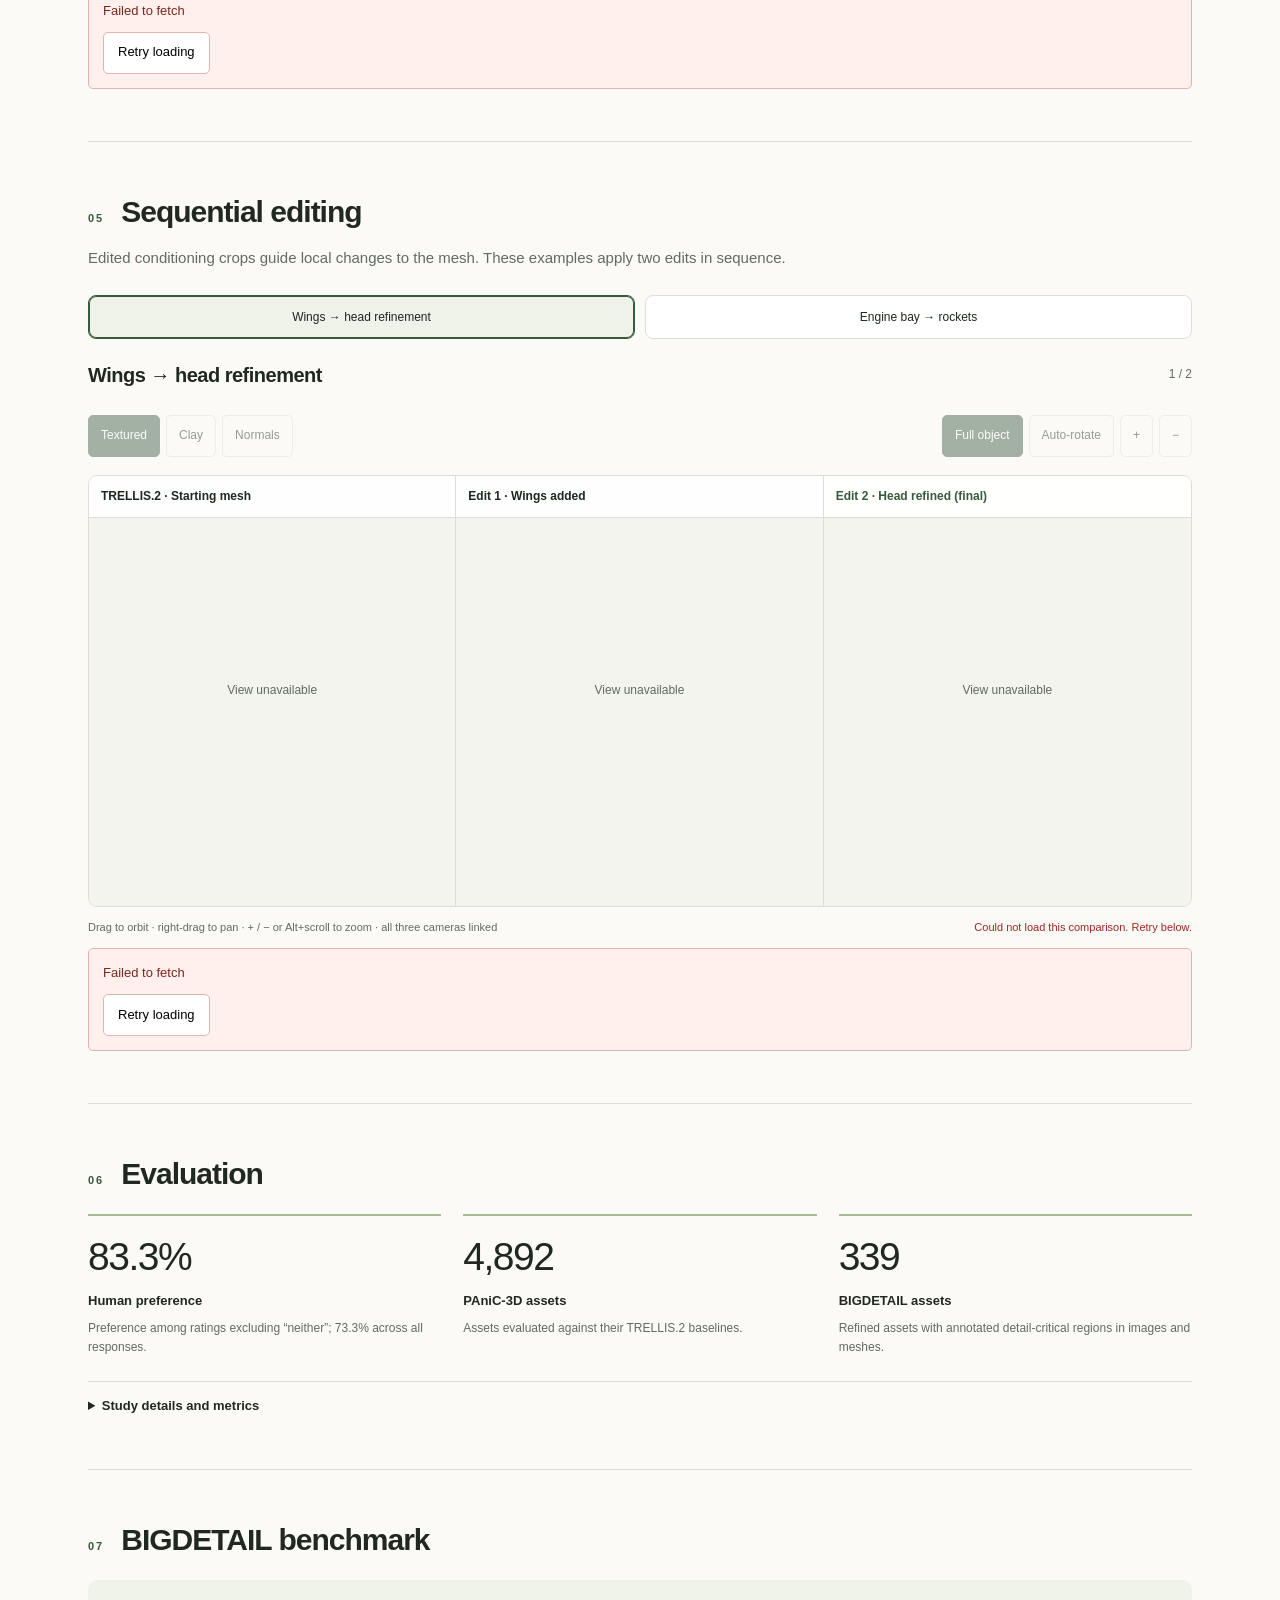
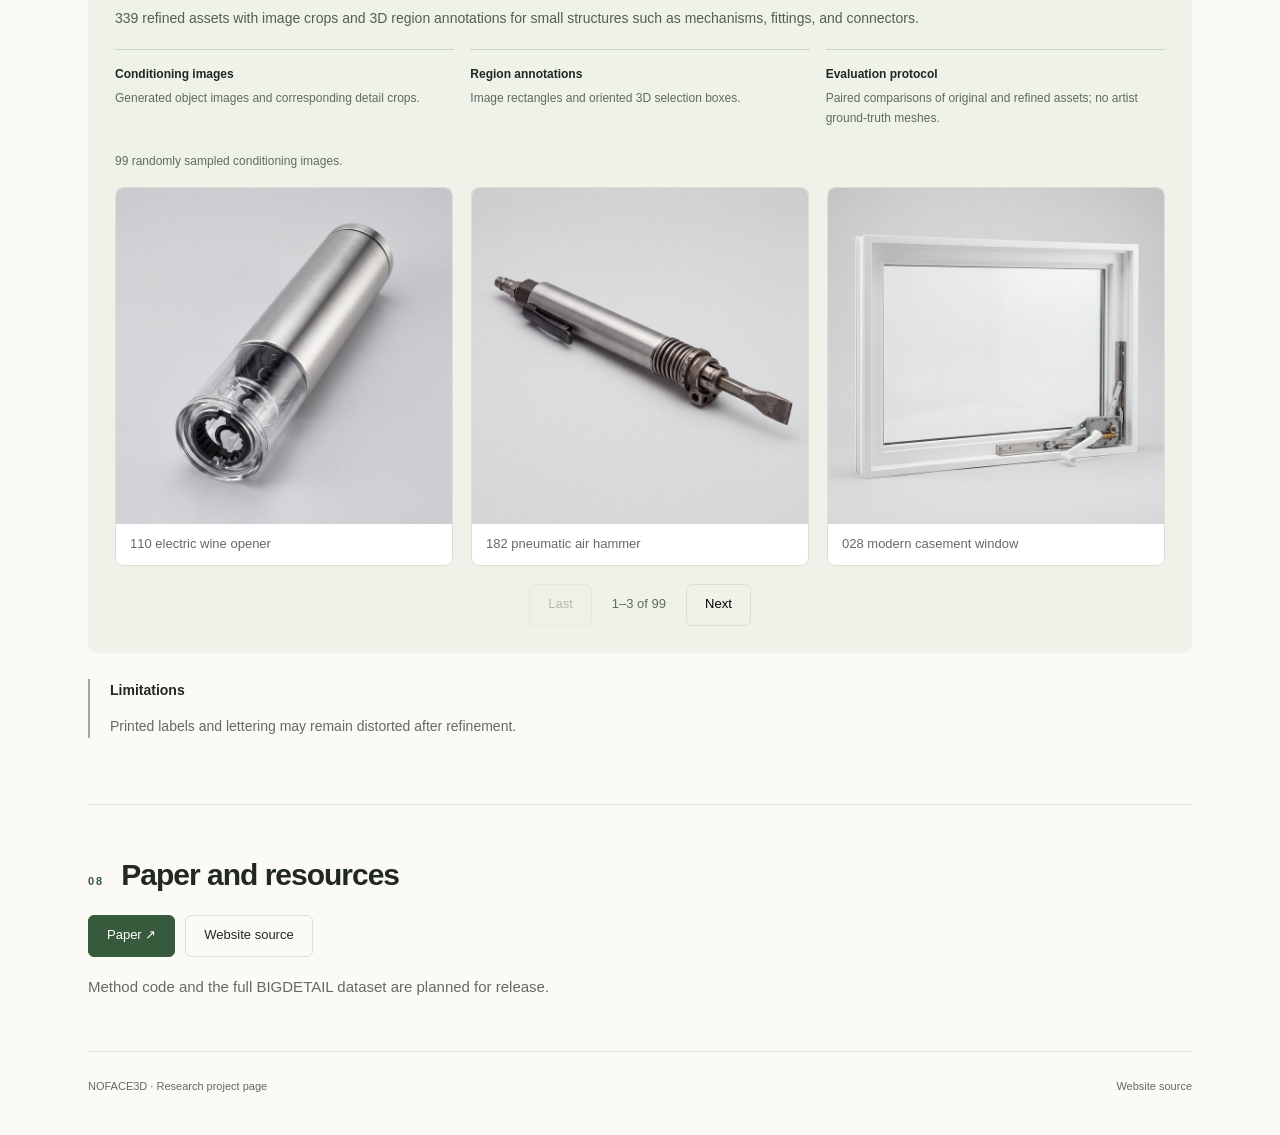
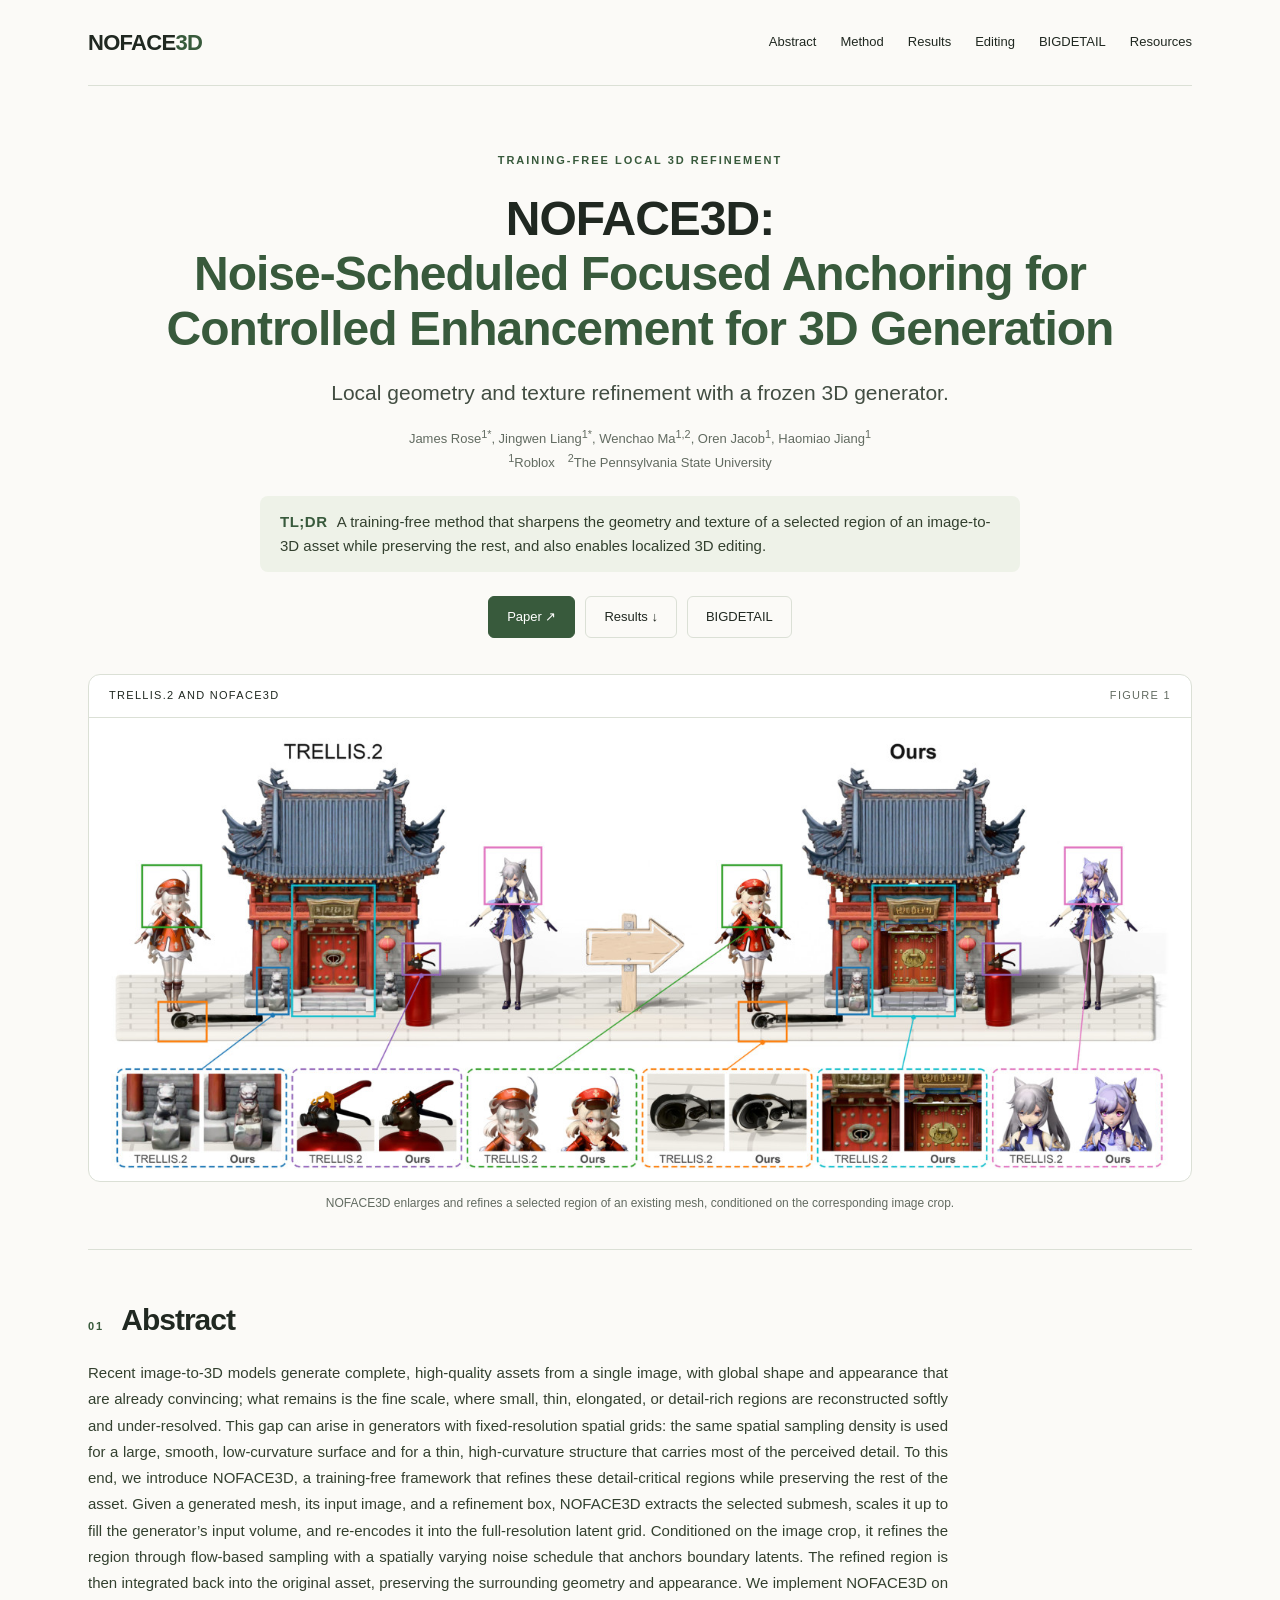
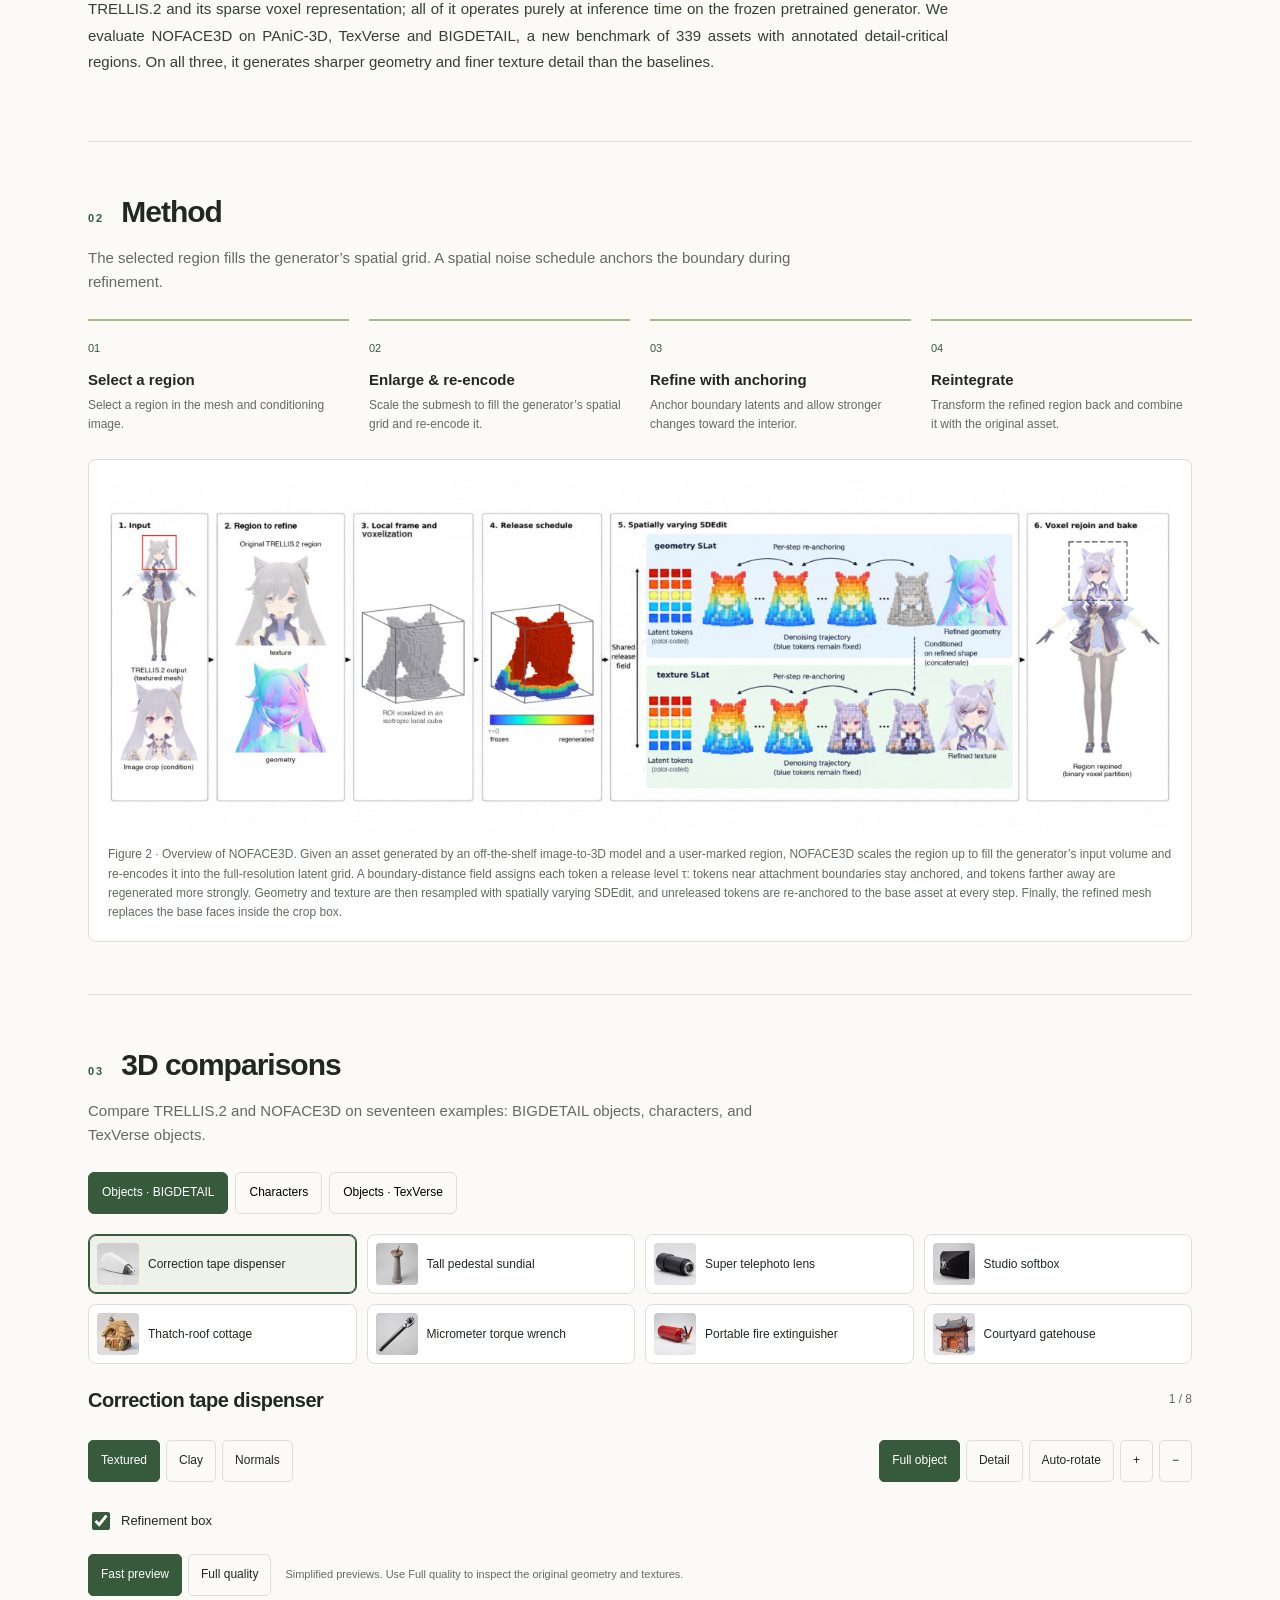
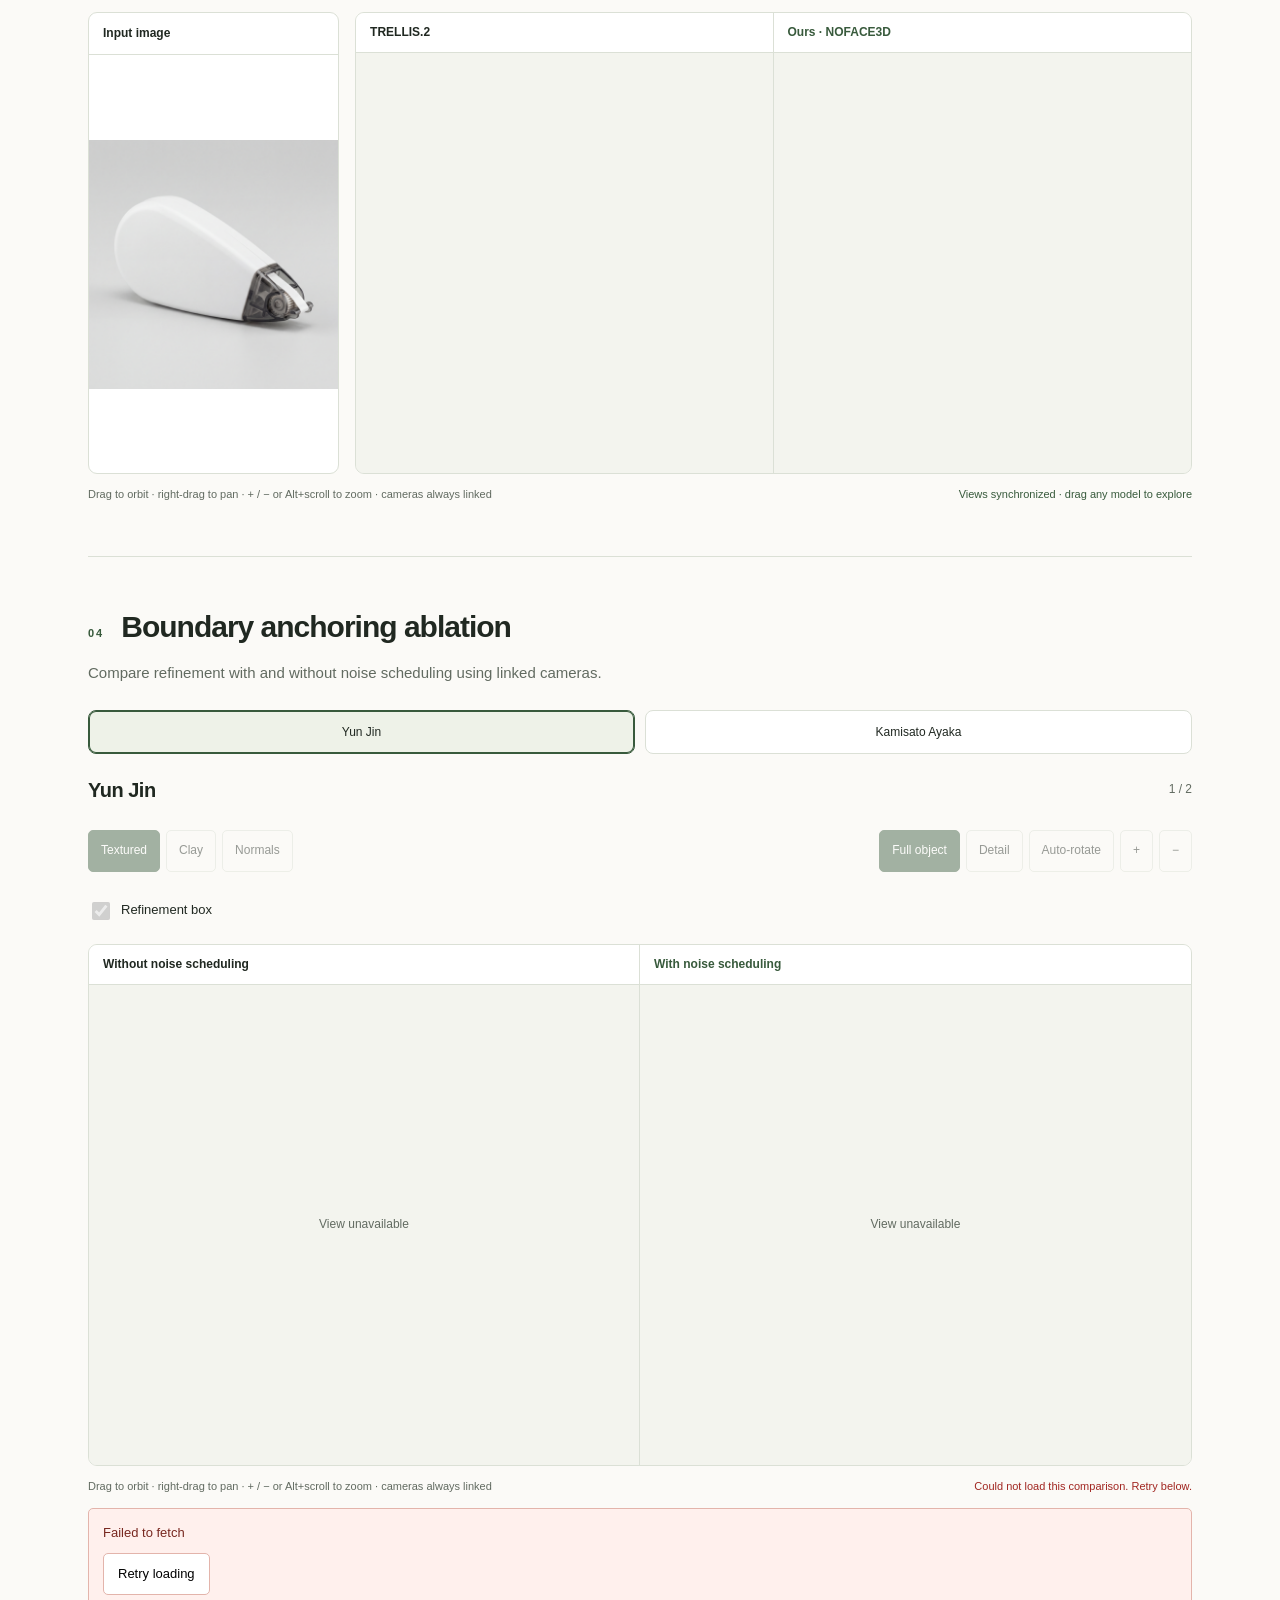
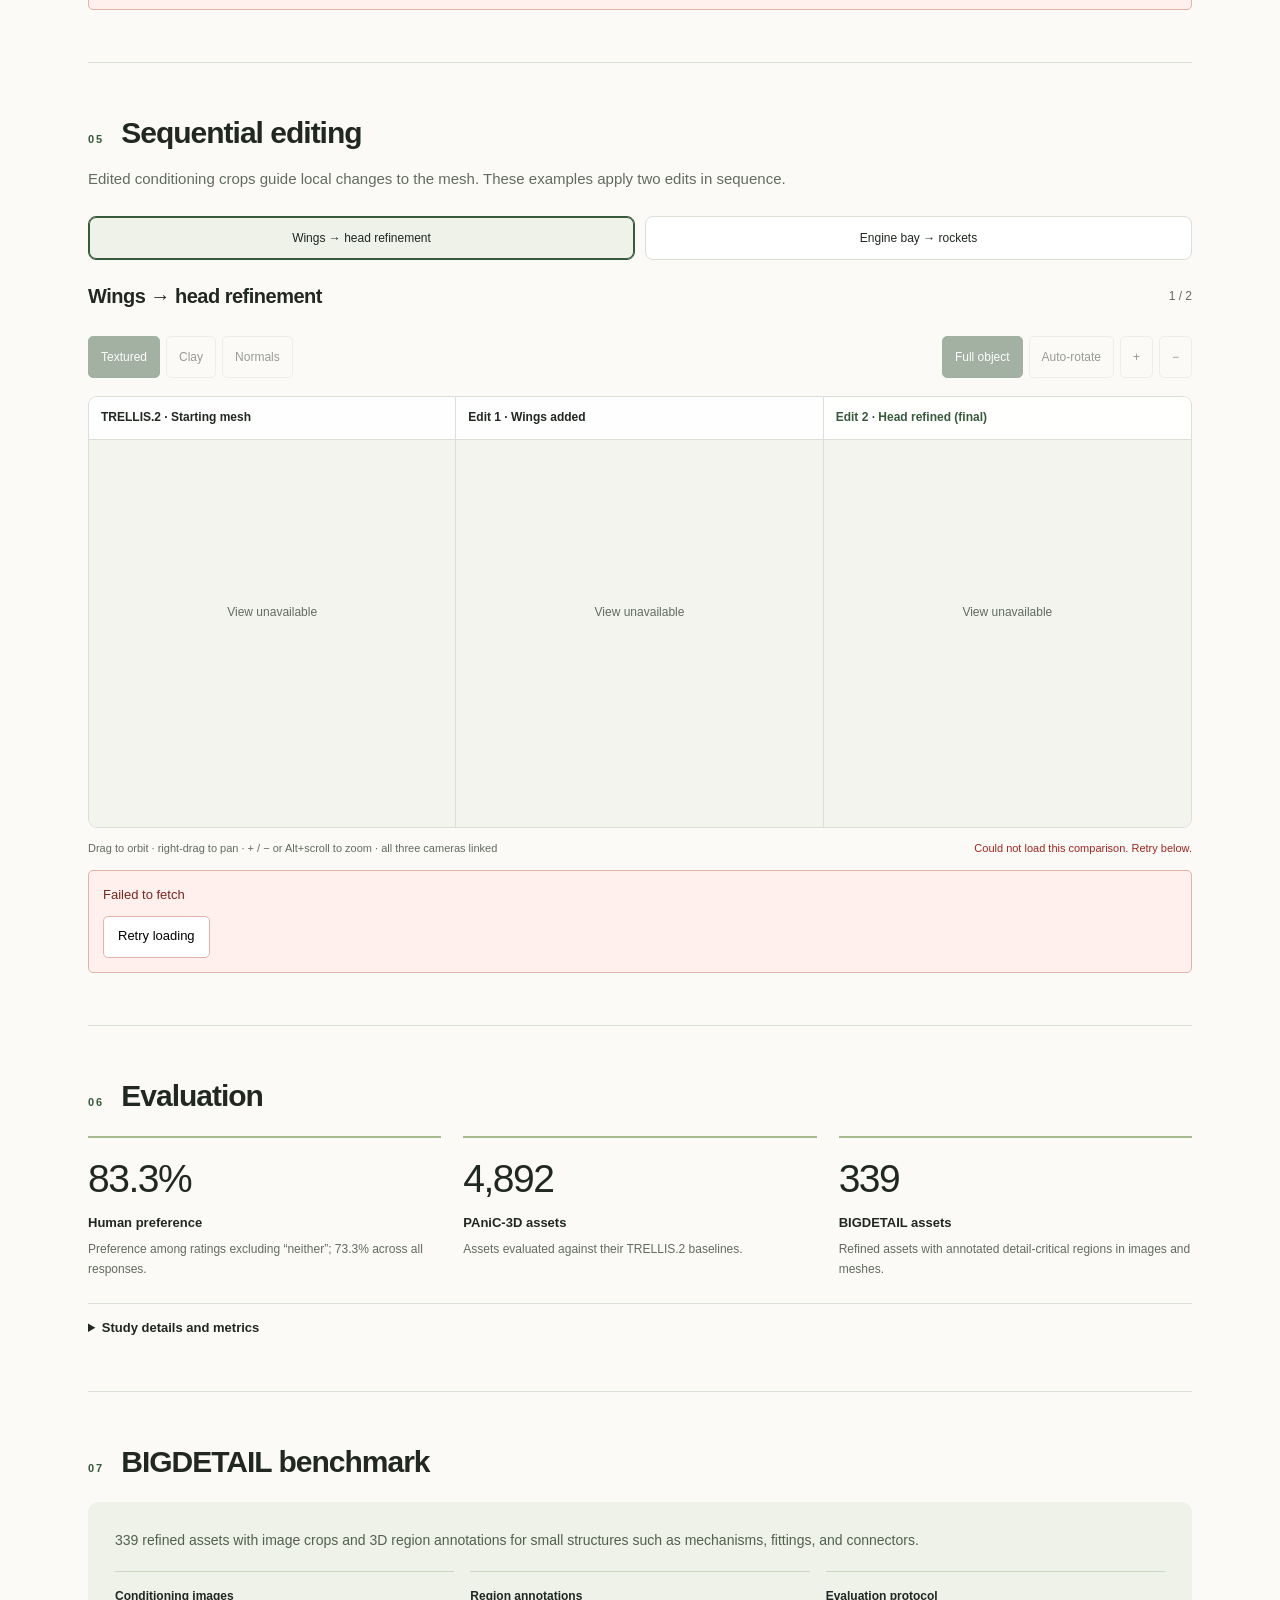
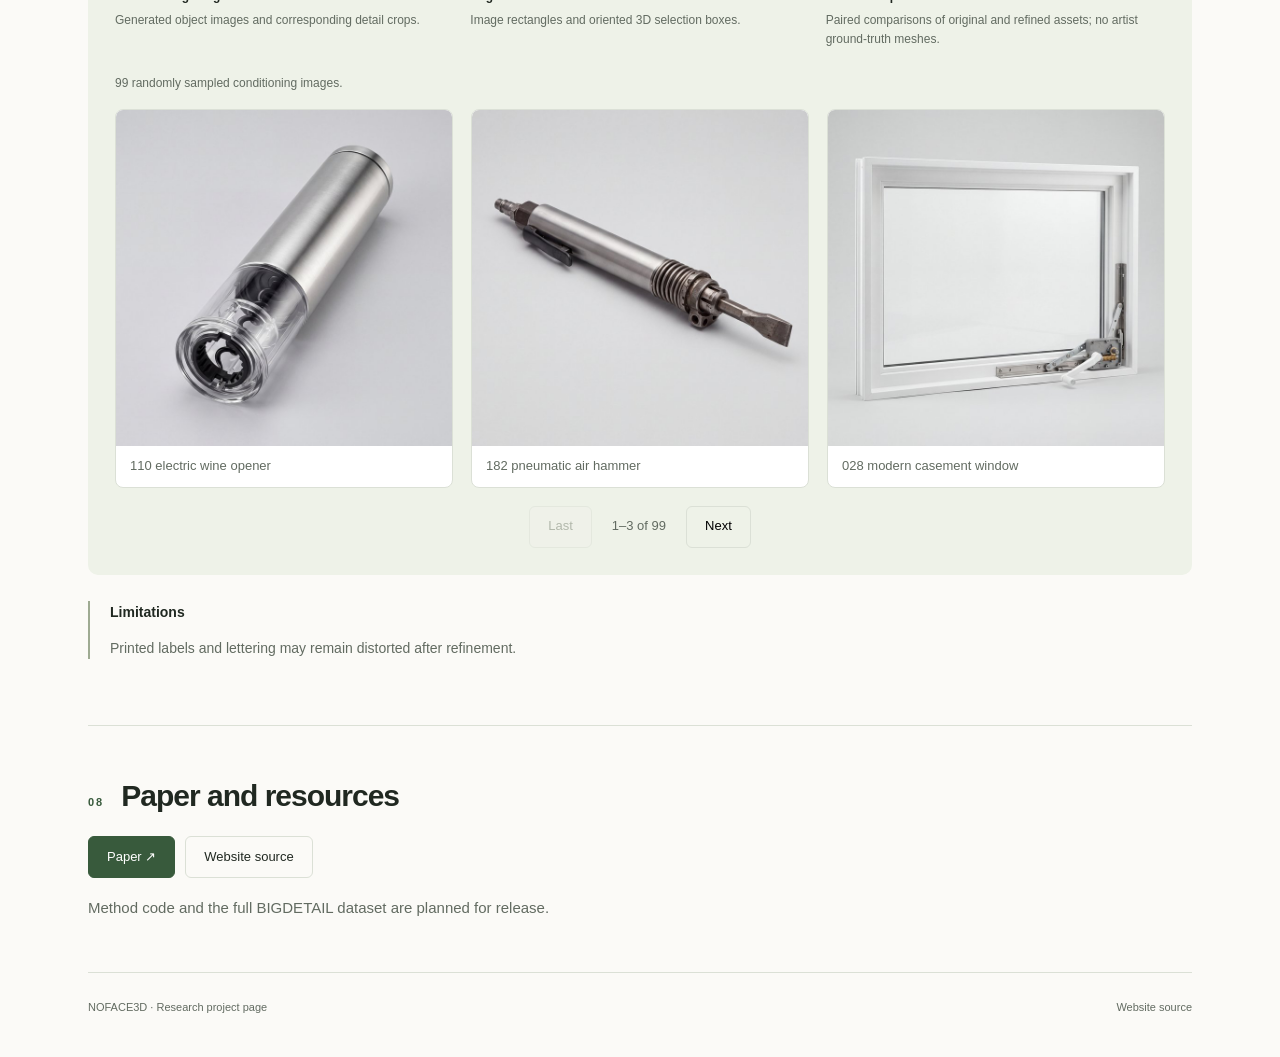
